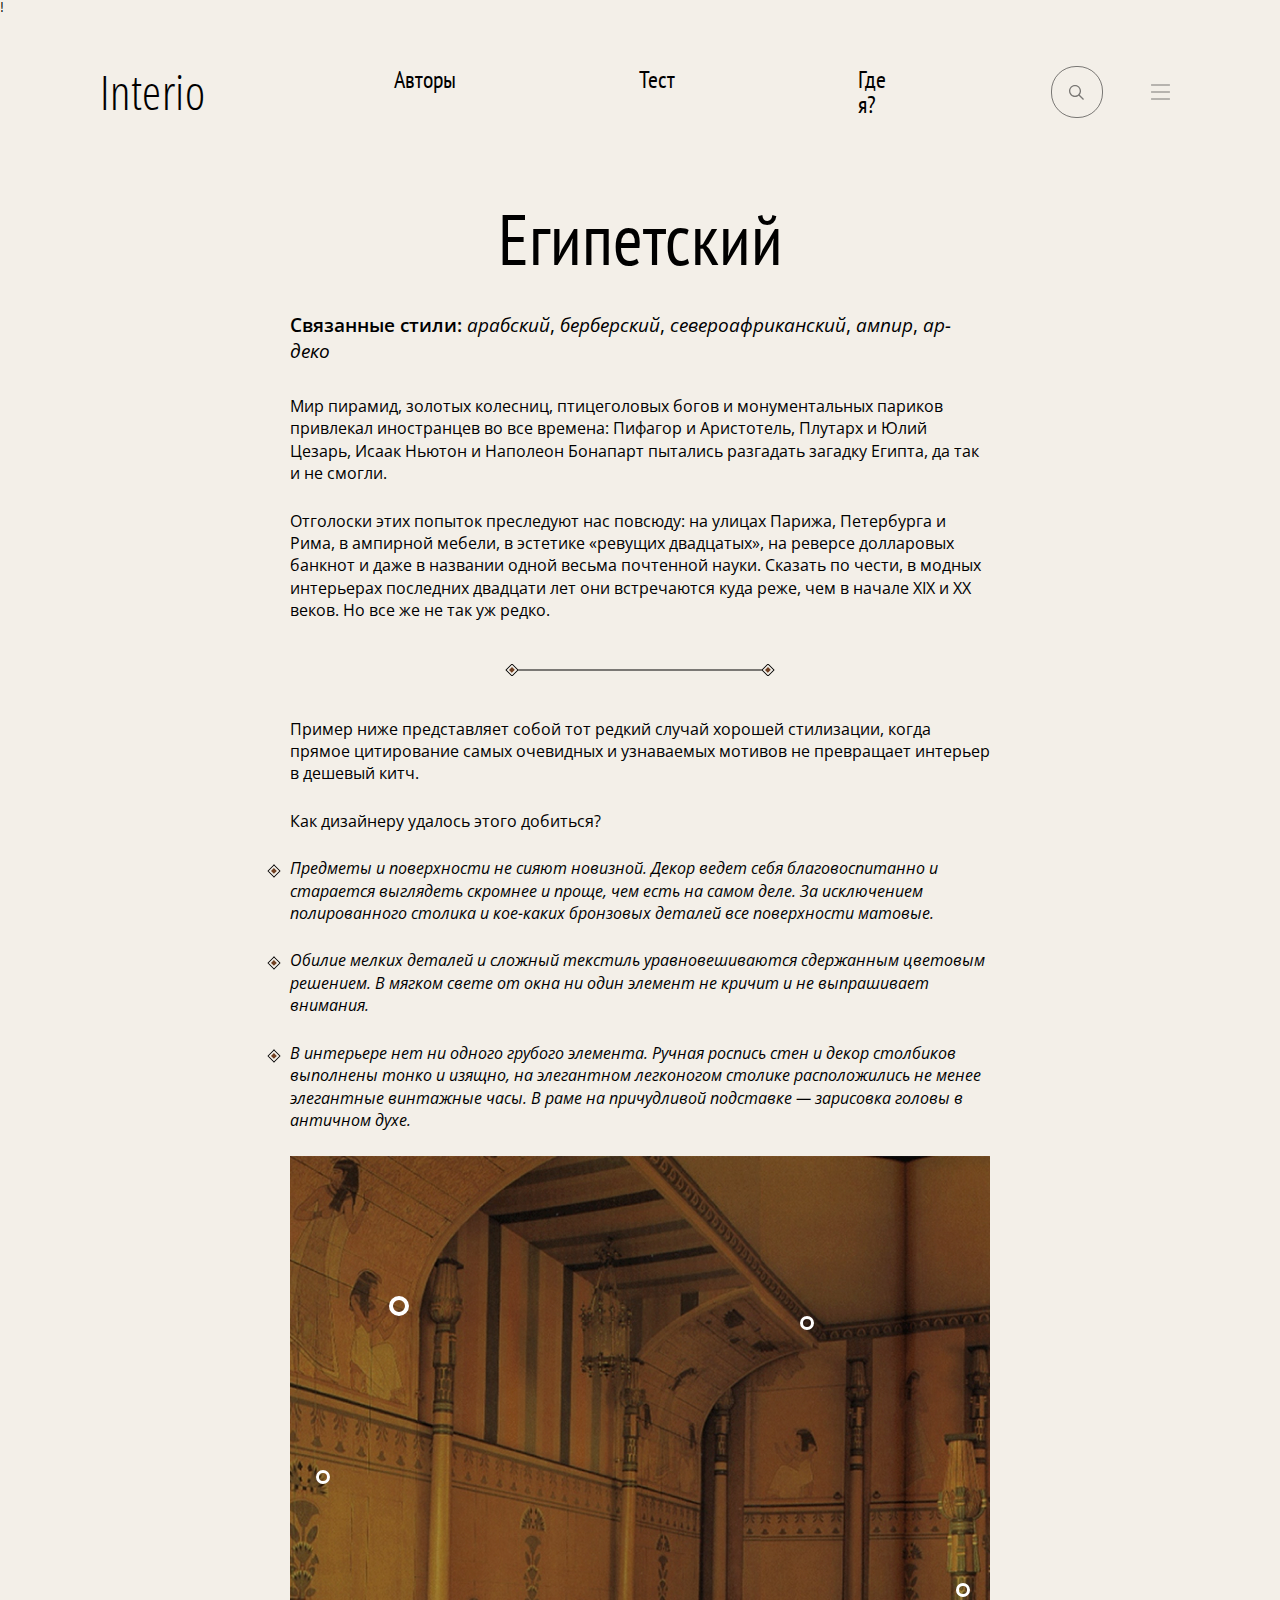
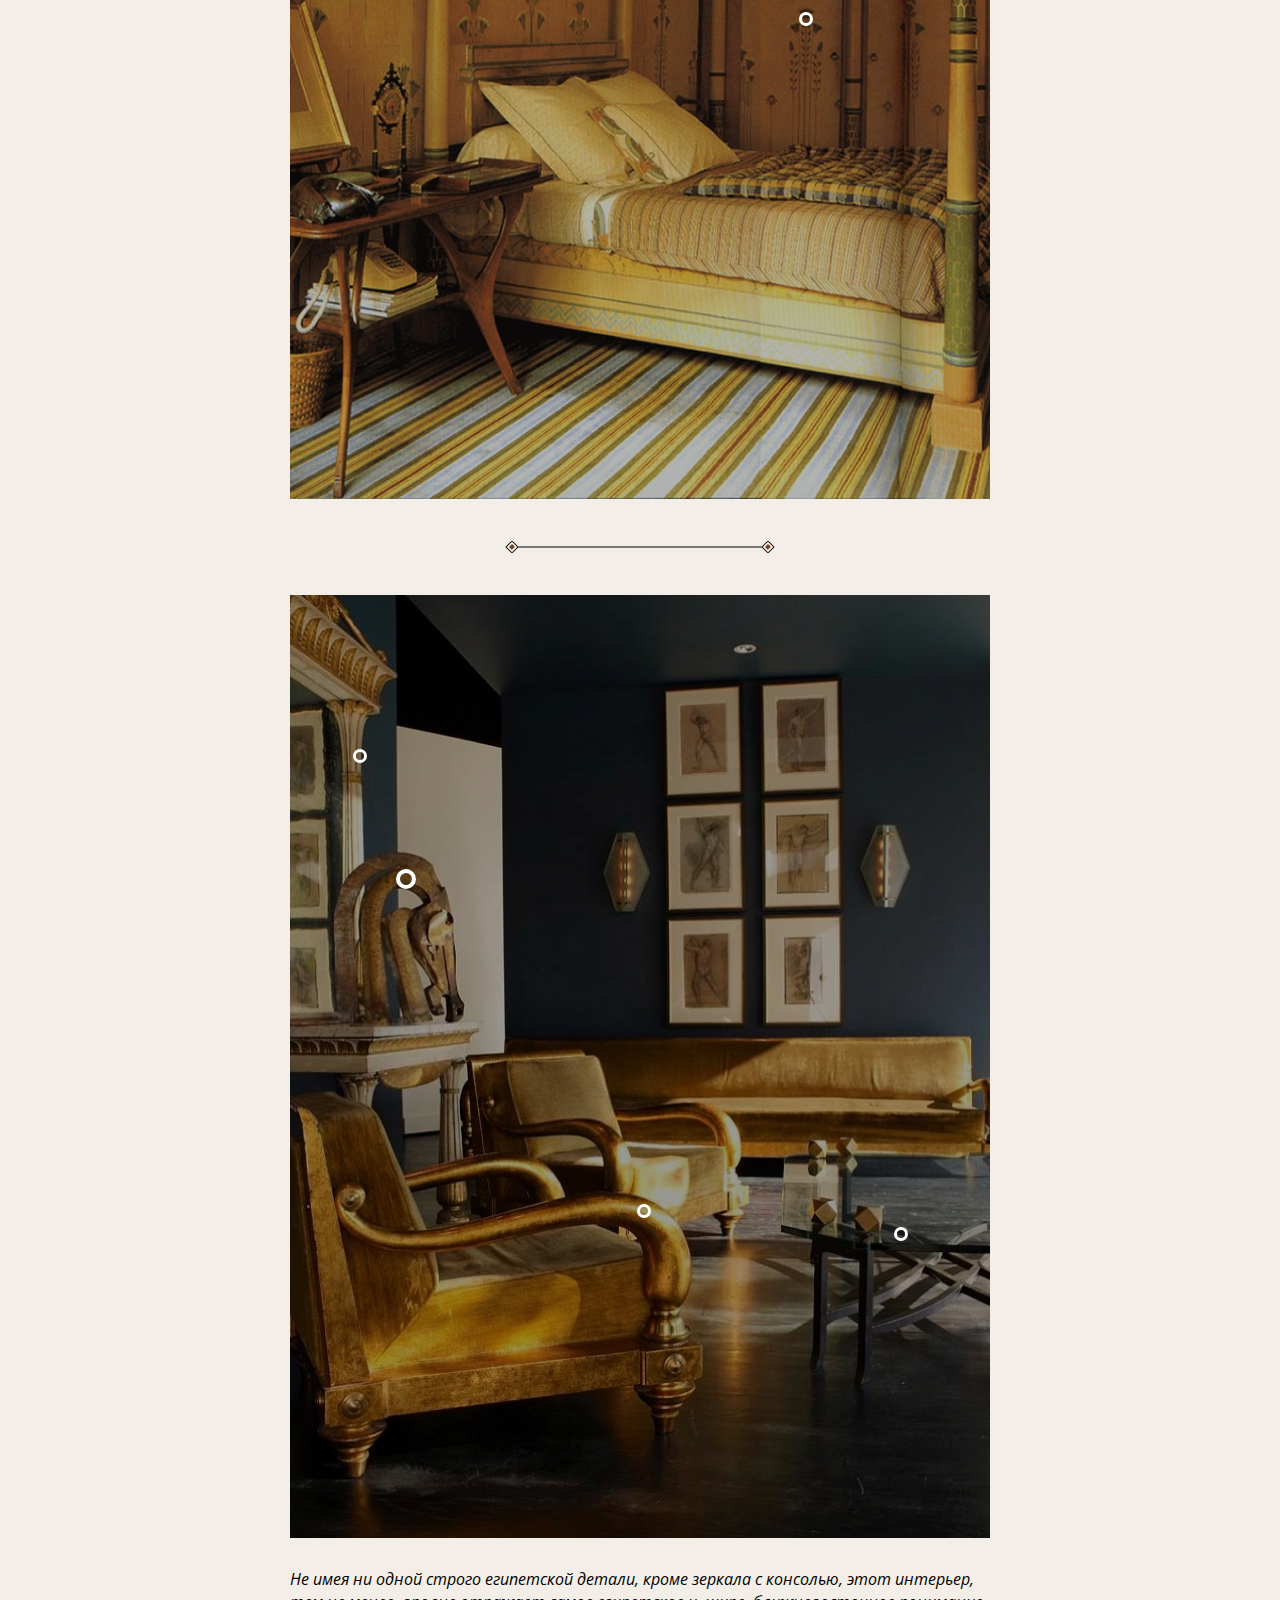
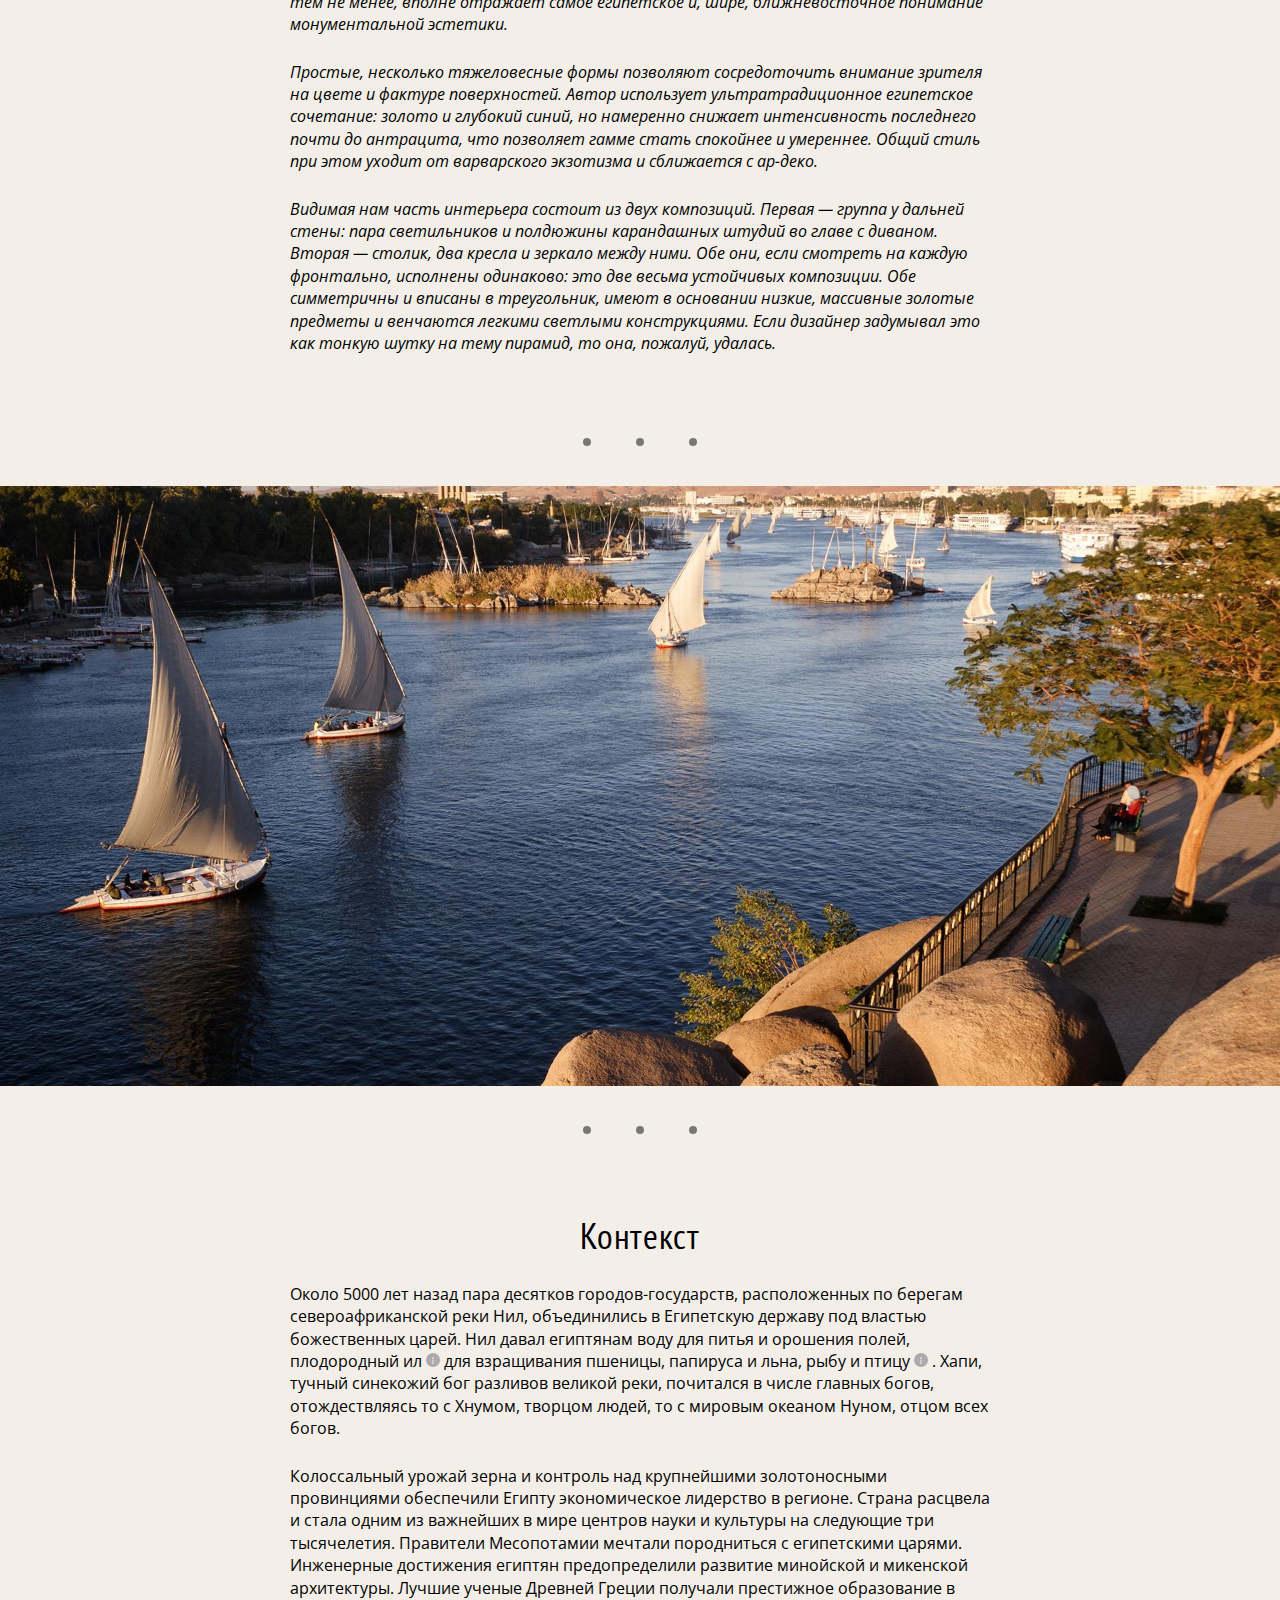
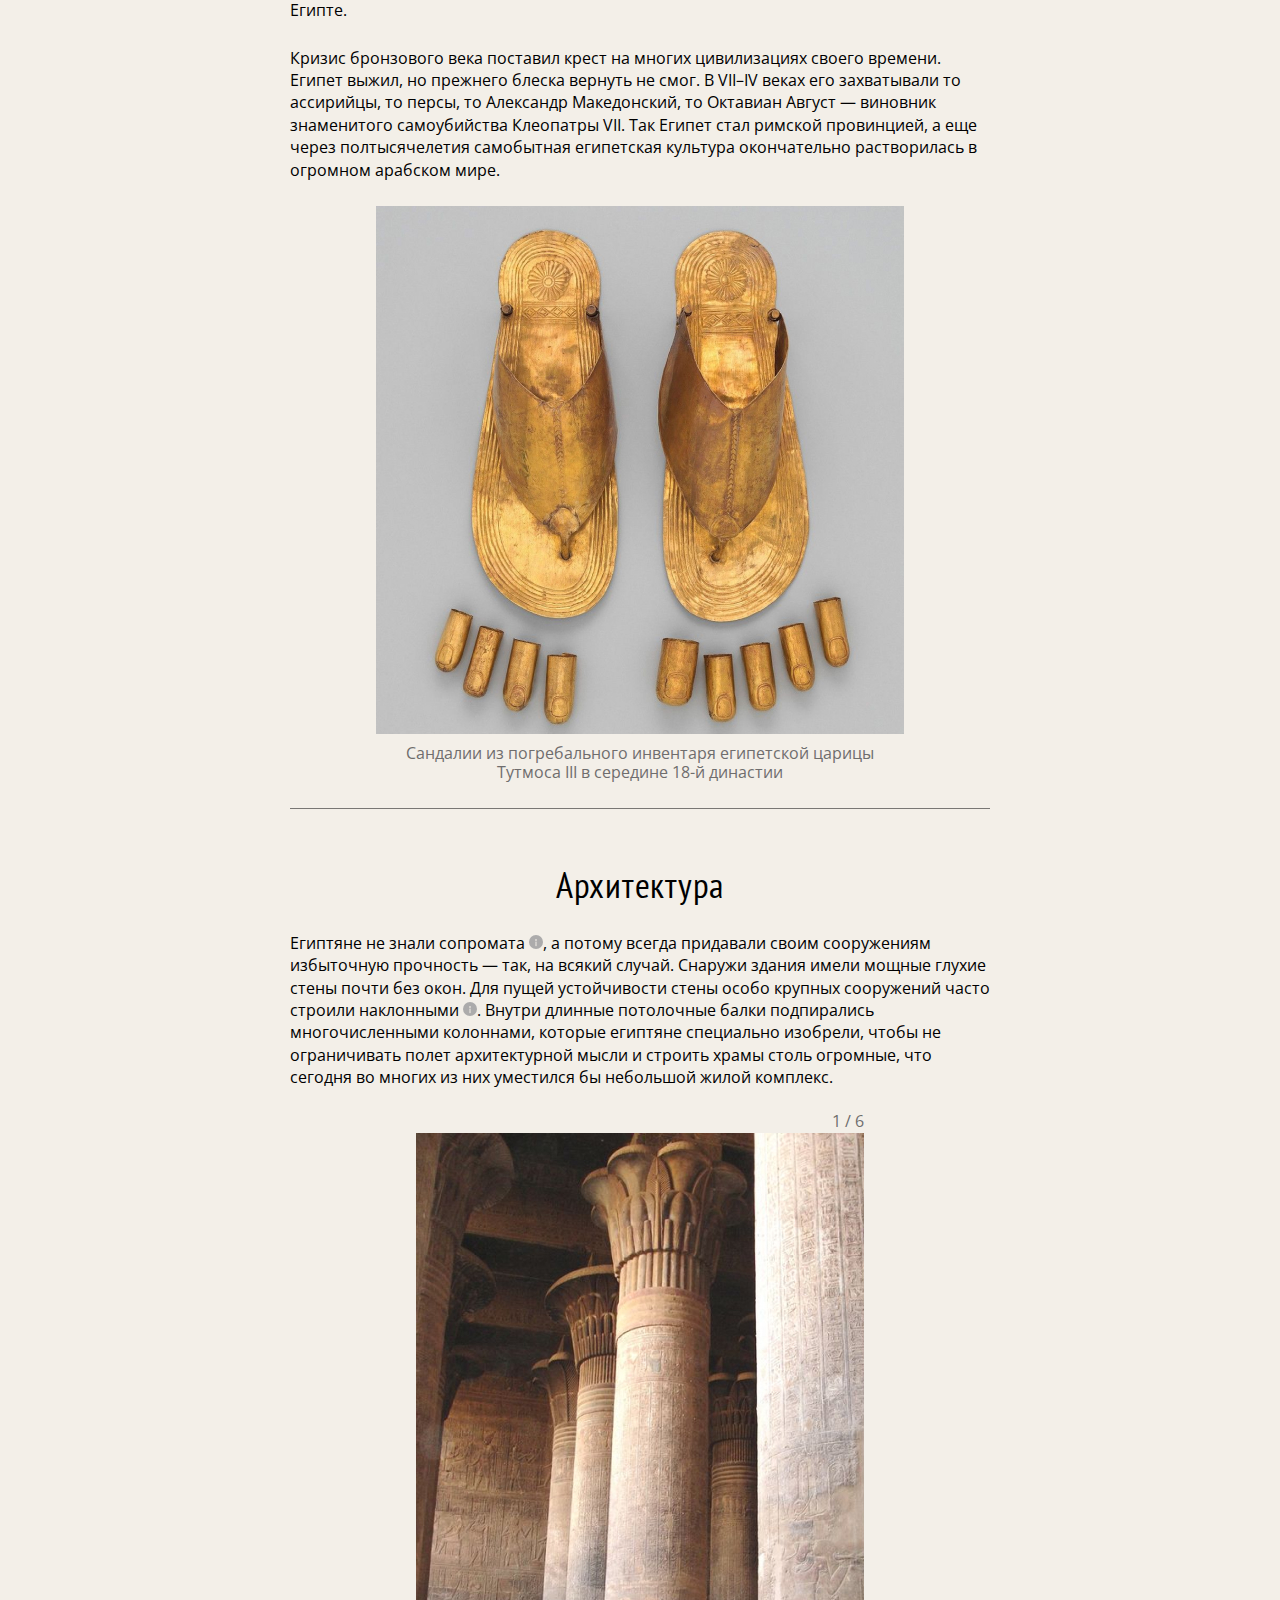
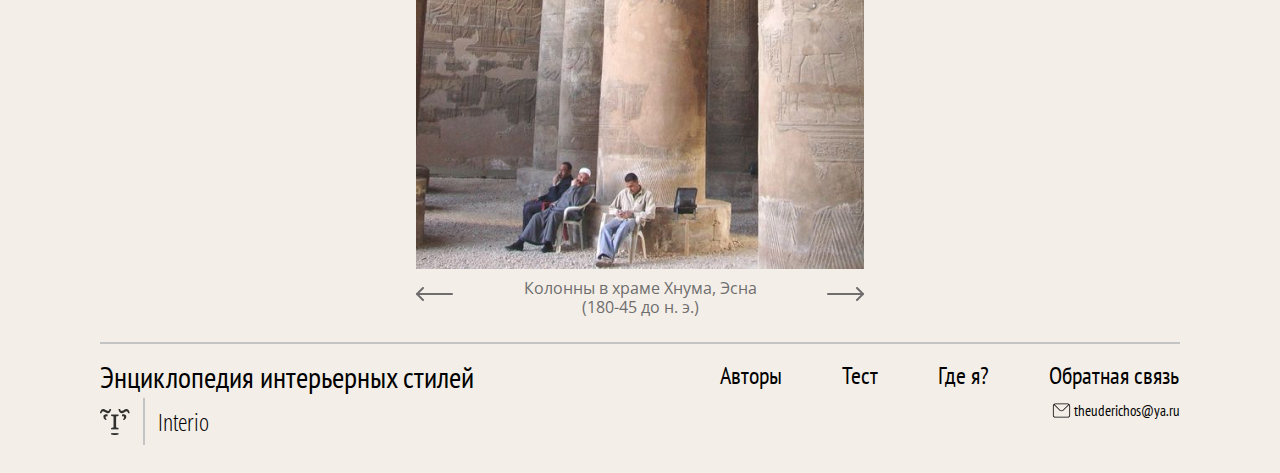
==== posts/egyptian.html @ df8910e9 "egypt page commit 1" ====
!
<!DOCTYPE html>
<html lang="ru">

<head>
    <meta charset="UTF-8">
    <meta http-equiv="X-UA-Compatible" content="IE=edge">
    <meta name="viewport" content="width=device-width, initial-scale=1.0">
    <link rel="preconnect" href="https://fonts.googleapis.com">
    <link rel="preconnect" href="https://fonts.gstatic.com" crossorigin>
    <link
        href="https://fonts.googleapis.com/css2?family=Open+Sans:ital,wdth,wght@0,75,300;0,75,400;0,100,300;0,100,400;1,100,400&family=PT+Sans&family=PT+Sans+Narrow&display=swap"
        rel="stylesheet">
    <link rel="stylesheet" href="../styles/styles.css">
    <title>Interio</title>
</head>

<body>
    <header class="header">

        <div class="container header__container">
            <div class="header__logo">
                <a href="/">Interio</a>
            </div>
            <ul class="header__links">
                <li><a href="#">Авторы</a></li>
                <li><a href="#">Тест</a></li>
                <li><a href="#">Где я?</a></li>
            </ul>
            <div class="header__icons">
                <div class="header__search">
                    <svg class="header__search-icon" width="50" height="50" viewBox="0 0 50 50" fill="none"
                        xmlns="http://www.w3.org/2000/svg">
                        <path fill-rule="evenodd" clip-rule="evenodd"
                            d="M26.773 28.7073C25.7434 29.5331 24.4362 30.027 23.0136 30.027C19.6924 30.027 17 27.3347 17 24.0135C17 20.6923 19.6924 18 23.0136 18C26.3349 18 29.0272 20.6923 29.0272 24.0135C29.0272 25.4362 28.5332 26.7435 27.7073 27.7732L32 32.0658L31.0658 33L26.773 28.7073ZM27.7061 24.0135C27.7061 26.605 25.6052 28.7058 23.0136 28.7058C20.4221 28.7058 18.3212 26.605 18.3212 24.0135C18.3212 21.422 20.4221 19.3211 23.0136 19.3211C25.6052 19.3211 27.7061 21.422 27.7061 24.0135Z"
                            fill="black" fill-opacity="0.5" />
                    </svg>
                    <input class="header__search-input" type="text" placeholder="Поиск...">

                </div>
                <div class="header__menu">
                    <button class="header__menu-icon" type="menu">
                        <svg width="27" height="27" viewBox="0 0 27 27" fill="none" xmlns="http://www.w3.org/2000/svg">
                            <path d="M22.5 6H4.5" stroke="black" stroke-opacity="0.5" stroke-linecap="round" />
                            <path d="M22.5 13H4.5" stroke="black" stroke-opacity="0.5" stroke-linecap="round" />
                            <path d="M22.5 20H4.5" stroke="black" stroke-opacity="0.5" stroke-linecap="round" />
                        </svg>
                    </button>
                    <ul class="header__menu-list menu hidden">
                        <li class="menu__item">
                            <a class="menu__link menu__item-categories">Стили (группы)</a>
                            <ul class="menu__categories-list hidden">
                                <li class="menu__category-item">
                                    <a class="menu__category-link">Античность</a>
                                    <ul class="menu__post-list hidden">
                                        <li class="menu__post-item"><a href="#" class="menu__post-link">Ампир</a></li>
                                        <li class="menu__post-item"><a href="#" class="menu__post-link">Барокко</a></li>
                                        <li class="menu__post-item"><a href="#" class="menu__post-link">Бидермейер</a>
                                        </li>
                                        <li class="menu__post-item"><a href="#" class="menu__post-link">Греческий</a>
                                        </li>
                                        <li class="menu__post-item"><a href="#" class="menu__post-link">Классицизм</a>
                                        </li>
                                        <li class="menu__post-item"><a href="#" class="menu__post-link">Ренесанс</a>
                                        </li>
                                        <li class="menu__post-item"><a href="#" class="menu__post-link">Римский</a></li>
                                        <li class="menu__post-item"><a href="#" class="menu__post-link">Рококо</a></li>
                                    </ul>
                                </li>
                                <li class="menu__category-item"><a class="menu__category-link">Ближний Восток и
                                        Африка</a>
                                    <ul class="menu__post-list hidden">
                                        <li class="menu__post-item"><a href="#" class="menu__post-link">Арабский</a>
                                        </li>
                                        <li class="menu__post-item"><a href="#" class="menu__post-link">Африканский</a>
                                        </li>
                                        <li class="menu__post-item"><a href="posts/egyptian.html"
                                                class="menu__post-link">Египетский</a>
                                        </li>
                                        <li class="menu__post-item"><a href="#" class="menu__post-link">Османский</a>
                                        </li>
                                        <li class="menu__post-item"><a href="#" class="menu__post-link">Персидский</a>
                                        </li>
                                        <li class="menu__post-item"><a href="#" class="menu__post-link">Индийский</a>
                                        </li>
                                    </ul>
                                </li>
                                <li class="menu__category-item"><a class="menu__category-link">Восточная Азия</a>
                                    <ul class="menu__post-list hidden">
                                        <li class="menu__post-item"><a href="#" class="menu__post-link">Бали</a></li>
                                        <li class="menu__post-item"><a href="#" class="menu__post-link">Китайский</a>
                                        </li>
                                        <li class="menu__post-item"><a href="#" class="menu__post-link">Шинуазри</a>
                                        </li>
                                        <li class="menu__post-item"><a href="#" class="menu__post-link">Японский</a>
                                        </li>
                                    </ul>
                                </li>
                                <li class="menu__category-item"><a class="menu__category-link">Модернизм чистых форм</a>
                                    <ul class="menu__post-list hidden">
                                        <li class="menu__post-item"><a href="#" class="menu__post-link">Mid-century
                                                modern</a></li>
                                        <li class="menu__post-item"><a href="#" class="menu__post-link">Био-тек</a>
                                        </li>
                                        <li class="menu__post-item"><a href="#"
                                                class="menu__post-link">Индустриальный</a>
                                        </li>
                                        <li class="menu__post-item"><a href="#"
                                                class="menu__post-link">Конструктивизм</a>
                                        </li>
                                        <li class="menu__post-item"><a href="#" class="menu__post-link">Минимализм</a>
                                        </li>
                                        <li class="menu__post-item"><a href="#"
                                                class="menu__post-link">Неопластицизм</a>
                                        </li>
                                        <li class="menu__post-item"><a href="#"
                                                class="menu__post-link">Функционализм</a></li>
                                        <li class="menu__post-item"><a href="#" class="menu__post-link">Хай-тек</a>
                                        </li>
                                    </ul>
                                </li>
                                <li class="menu__category-item"><a class="menu__category-link">Декоративный
                                        модернизм</a>
                                    <ul class="menu__post-list hidden">
                                        <li class="menu__post-item"><a href="#" class="menu__post-link">Ар-нуво</a></li>
                                        <li class="menu__post-item"><a href="#" class="menu__post-link">Ар-деко</a></li>
                                        <li class="menu__post-item"><a href="#" class="menu__post-link">Кубизм</a>
                                        </li>
                                        <li class="menu__post-item"><a href="#"
                                                class="menu__post-link">Постмодернизм</a>
                                        </li>
                                    </ul>
                                </li>
                                <li class="menu__category-item"><a class="menu__category-link">Европейская этника</a>
                                    <ul class="menu__post-list hidden">
                                        <li class="menu__post-item"><a href="#" class="menu__post-link">Arts and
                                                Crafts</a></li>
                                        <li class="menu__post-item"><a href="#" class="menu__post-link">Византийский</a>
                                        </li>
                                        <li class="menu__post-item"><a href="#" class="menu__post-link">Готический</a>
                                        </li>
                                        <li class="menu__post-item"><a href="#" class="menu__post-link">Романика</a>
                                        </li>
                                        <li class="menu__post-item"><a href="#" class="menu__post-link">Русский</a>
                                        </li>
                                        <li class="menu__post-item"><a href="#" class="menu__post-link">Рустик</a>
                                        </li>
                                    </ul>
                                </li>
                            </ul>
                        </li>
                        <li class="menu__item"><a href="#" class="menu__link">Тест</a></li>
                        <li class="menu__item"><a href="#" class="menu__link">Где я</a></li>
                    </ul>
                </div>
            </div>
        </div>
    </header>

    <article class="article">
        <h1 class="article__heading">Египетский
        </h1>
        <div class="article__linked">
            <span class="article__attention">
                Связанные стили:
            </span>
            <a href="#" class="article__linked-item">арабский</a>,
            <a href="#" class="article__linked-item">берберский</a>,
            <a href="#" class="article__linked-item">североафриканский</a>,
            <a href="#" class="article__linked-item">ампир</a>,
            <a href="#" class="article__linked-item">ар-деко</a>
        </div>
        <p class="article__paragraph">
            Мир пирамид, золотых колесниц, птицеголовых богов и монументальных париков привлекал иностранцев во все
            времена: Пифагор
            и Аристотель, Плутарх и Юлий Цезарь, Исаак Ньютон и Наполеон Бонапарт пытались разгадать загадку Египта,
            да так и не смогли.
        </p>
        <p class="article__paragraph">
            Отголоски этих попыток преследуют нас повсюду: на улицах Парижа, Петербурга
            и Рима, в ампирной мебели, в эстетике «ревущих двадцатых», на реверсе долларовых банкнот и даже в названии
            одной весьма
            почтенной науки. Сказать по чести, в модных интерьерах последних двадцати лет они встречаются куда реже, чем
            в начале
            XIX и XX веков. Но все же не так уж редко.
        </p>
        <div class="article__divider-decorative"></div>
        <p class="article__paragraph">Пример ниже представляет собой тот редкий случай хорошей стилизации, когда прямое
            цитирование самых очевидных и
            узнаваемых мотивов не превращает интерьер в дешевый китч.


        </p>
        <p class="article__paragraph">Как дизайнеру удалось этого добиться?</p>
        <p class="article__paragraph article__paragraph_italic article__paragraph_marker">Предметы и поверхности не
            сияют новизной. Декор ведет себя благовоспитанно
            и старается выглядеть скромнее и проще, чем есть на самом деле. За исключением полированного столика и
            кое-каких
            бронзовых деталей все поверхности матовые.
        </p>
        <p class="article__paragraph article__paragraph_italic article__paragraph_marker">Обилие мелких деталей и
            сложный текстиль уравновешиваются сдержанным цветовым
            решением. В мягком свете от окна ни один
            элемент не кричит
            и не выпрашивает внимания.</p>
        <p class="article__paragraph article__paragraph_italic article__paragraph_marker">В интерьере нет ни одного
            грубого элемента. Ручная роспись стен и декор столбиков
            выполнены тонко и изящно, на
            элегантном легконогом столике расположились
            не менее элегантные винтажные часы. В раме на причудливой подставке — зарисовка головы в античном духе.</p>
        <div class="article__points-container points">
            <img src="../assets/east-and-africa/egypt/pic1.jpg" alt="pic" class="points__image">
            <div class="points__point points__point_big" data-x="99.1" data-y="140"></div>
            <div class="points__info-box points__info-box_left">
                <img class="points__info-image" src="../assets/east-and-africa/egypt/points1.jpg" alt="info image">
                <p class="points__info-text">
                    В руках у сидящей музыкантши изображена так называемая дуговая арфа. Арфа считалась престижным
                    инструментом
                    и, помимо чисто увеселительных мероприятий, использовалась также
                    и в храмовых празднествах.
                </p>
            </div>
            <div class="points__point" data-x="510" data-y="160"></div>
            <div class="points__info-box points__info-box_right">
                <img class="points__info-image" src="../assets/east-and-africa/egypt/points3.jpg" alt="info image">
                <p class="points__info-text">
                    Полуарки ненавязчиво поддерживают архитектурную тему: они напоминают одновременно и египетские
                    карнизы
                    с выкружкой, и полукруглые своды, которые встречаются порой в культовых сооружениях.
                </p>
            </div>
            <div class="points__point" data-x="26" data-y="314"></div>
            <div class="points__info-box points__info-box_left">
                <img class="points__info-image" src="../assets/east-and-africa/egypt/points2.jpg" alt="info image">
                <p class="points__info-text">
                    Нильский лотос, или, точнее, водяная лилия – один из главных символов Египта, распространенный мотив
                    декоративной
                    росписи и ювелирного дела.
                    По представлениям египтян, из лотоса рождается Солнце.

                </p>
            </div>

            <div class="points__point" data-x="509" data-y="456"></div>
            <div class="points__info-box points__info-box_right">
                <img class="points__info-image" src="../assets/east-and-africa/egypt/points5.jpg" alt="info image">
                <p class="points__info-text">
                    Кровать и пол демонстрируют едва ли
                    не полный набор орнаментов Нильской долины: полоска, мелкая клетка, зигзаг, цветы и птицы (в данном
                    случае – коршун,
                    символ богини Нехбет).
                </p>
            </div>

            <div class="points__point" data-x="666" data-y="427"></div>
            <div class="points__info-box points__info-box_right">
                <img class="points__info-image" src="../assets/east-and-africa/egypt/points4.jpg" alt="info image">
                <p class="points__info-text">
                    Навершия столбиков кровати выполнены
                    в виде бутонов лотоса, подобно колоннам египетских храмов, изображавших пальмы, лилии или связки
                    папируса. Сами столбики
                    расписаны орнаментом в виде зеленых перьев с золотой обводкой – одно из классических цветовых
                    сочетаний.
                </p>
            </div>
        </div>
        <div class="article__divider-decorative"></div>
        <div class="article__points-container points">
            <img src="../assets/east-and-africa/egypt/pic2.jpg" alt="pic" class="points__image">
            <div class="points__point points__point" data-x="63" data-y="154"></div>
            <div class="points__info-box points__info-box_left">
                <img class="points__info-image" src="../assets/east-and-africa/egypt/points6.jpg" alt="info image">
                <p class="points__info-text">
                    Зеркало и консоль выполнены в русле египетской архитектурной традиции. Пилястры и ножки
                    заканчиваются пальмовидными
                    капителями, два карниза имеют характерную выкружку и украшены пальмовыми же листьями. Полуэллипс
                    внизу столешницы
                    напоминает крылья коршуна или сокола.
                </p>
            </div>
            <div class="points__point points__point_big" data-x="106" data-y="274"></div>
            <div class="points__info-box points__info-box_left">

                <p class="points__info-text">Архаическая лошадиная голова привносит элемент эклектики и не позволяет
                    интерьеру стать слишком серьезным.
                </p>
            </div>
            <div class="points__point" data-x="347" data-y="609"></div>
            <div class="points__info-box points__info-box_left">
                <img class="points__info-image" src="../assets/east-and-africa/egypt/points7.jpg" alt="info image">
                <p class="points__info-text">
                    Кресла и диван чрезвычайно массивны
                    и отвечают скорее ассиро-вавилонскому, нежели египетскому вкусу. От Египта здесь  плавные скругления
                    подлокотников
                    и  легкий наклон спинок, от Вавилонии – короткие ножки в виде перевернутых конусов.

                </p>
            </div>

            <div class="points__point" data-x="604" data-y="632"></div>
            <div class="points__info-box points__info-box_right">
                <img class="points__info-image" src="../assets/east-and-africa/egypt/points8.jpg" alt="info image">
                <p class="points__info-text">
                    Журнальный стол, судя по всему – вариация на тему марокканских складных столиков
                    с заменой латунного подноса
                    на стеклянную столешницу. Ножки
                    и крестовина выполнены из популярного
                    у египтян черного дерева.
                </p>
            </div>
        </div>
        <p class="article__paragraph article__paragraph_italic">
            Не имея ни одной строго египетской детали, кроме зеркала с консолью, этот интерьер, тем не менее, вполне
            отражает самое
            египетское и, шире, ближневосточное понимание монументальной эстетики.




        </p>
        <p class="article__paragraph article__paragraph_italic">Простые, несколько тяжеловесные формы позволяют
            сосредоточить внимание зрителя на цвете и фактуре поверхностей. Автор
            использует ультратрадиционное египетское сочетание: золото и глубокий синий, но намеренно снижает
            интенсивность
            последнего почти до антрацита, что позволяет гамме стать спокойнее и умереннее. Общий стиль при этом уходит
            от
            варварского экзотизма
            и сближается с ар-деко.</p>
        <p class="article__paragraph article__paragraph_italic">
            Видимая нам часть интерьера состоит из двух композиций. Первая — группа
            у дальней стены: пара светильников и полдюжины карандашных штудий во главе
            с диваном. Вторая — столик, два кресла и зеркало между ними. Обе они,
            если смотреть на каждую фронтально, исполнены одинаково: это две весьма устойчивых композиции. Обе
            симметричны и вписаны
            в треугольник, имеют в основании низкие, массивные золотые предметы и венчаются легкими светлыми
            конструкциями. Если
            дизайнер задумывал это как тонкую шутку на тему пирамид,
            то она, пожалуй, удалась.
        </p>
        <div class="article__full-image-container">
            <div class="article__dots article__dots_before">
                <div class="article__dot"></div>
                <div class="article__dot"></div>
                <div class="article__dot"></div>
            </div>
            <img src="../assets/east-and-africa/egypt/full-image-1.jpg" alt="full-image-1" class="article__full-image">
            <div class="article__dots article__dots_after">
                <div class="article__dot"></div>
                <div class="article__dot"></div>
                <div class="article__dot"></div>
            </div>
        </div>
        <h2 class="article__subheading">Контекст</h2>
        <div class="article__paragraph">Около 5000 лет назад пара десятков городов-государств, расположенных по берегам
            североафриканской реки Нил, объединились
            в Египетскую державу под властью божественных царей. Нил давал египтянам воду для питья и орошения полей,
            плодородный ил
            <div class="article__popup">
                <div class="article__popup-text">египтяне и страну свою звали «Черной землей», противопоставляя ее
                    «Красной земле» — пустыне</div>
            </div>
            для взращивания пшеницы, папируса и льна, рыбу и птицу
            <div class="article__popup">
                <div class="article__popup-text">Довольно предсказуемым образом растения встречаются в декоративном
                    искусстве Египта чаще всего; птицы — в первой пятерке
                    мотивов.</div>
            </div>
            . Хапи, тучный синекожий бог разливов великой реки,
            почитался в
            числе главных богов, отождествляясь то с Хнумом, творцом людей, то с мировым океаном Нуном, отцом всех
            богов.



        </div>
        <p class="article__paragraph">Колоссальный урожай зерна и контроль над крупнейшими золотоносными провинциями
            обеспечили Египту экономическое лидерство
            в регионе. Страна расцвела и стала одним из важнейших в мире центров науки и культуры на следующие три
            тысячелетия.
            Правители Месопотамии мечтали породниться с египетскими царями. Инженерные достижения египтян предопределили
            развитие
            минойской и микенской архитектуры. Лучшие ученые Древней Греции получали престижное образование
            в Египте.</p>
        <p class="article__paragraph">Кризис бронзового века поставил крест на многих цивилизациях своего времени.
            Египет выжил, но прежнего блеска вернуть не
            смог. В VII–IV веках его захватывали
            то ассирийцы, то персы, то Александр Македонский, то Октавиан Август — виновник знаменитого самоубийства
            Клеопатры VII.
            Так Египет стал римской провинцией,
            а еще через полтысячелетия самобытная египетская культура окончательно растворилась в огромном арабском
            мире.</p>
        <figure class="article__small-image-box">
            <img src="../assets/east-and-africa/egypt/small-image-1.jpg" alt="small-image-1"
                class="article__small-image">
            <figcaption class="article__small-image-caption">
                Сандалии из погребального инвентаря египетской царицы Тутмоса III в середине 18-й династии
            </figcaption>
        </figure>
        <h2 class="article__subheading">Архитектура</h2>
        <div class="article__paragraph">
            Египтяне не знали сопромата <div class="article__popup">
                <div class="article__popup-text">
                    сопротивление материалов — раздел механики, который учит нас, как делать конструкции прочными и
                    надежными
                </div>
            </div>, а потому всегда придавали своим
            сооружениям избыточную прочность — так, на всякий случай.
            Снаружи здания имели мощные глухие стены почти без окон. Для пущей устойчивости стены особо крупных
            сооружений часто
            строили наклонными
            <div class="article__popup">
                <div class="article__popup-text">пирамиды и обелиски — тоже частный случай такой методы</div>
            </div>. Внутри длинные потолочные балки подпирались
            многочисленными колоннами, которые египтяне специально
            изобрели, чтобы
            не ограничивать полет архитектурной мысли и строить храмы столь огромные,
            что сегодня во многих из них уместился бы небольшой жилой комплекс.

        </div>
        <div class="article__gallery gallery">
            <div class="gallery__counter">
                <span class="gallery__current-index">1</span>
                /
                <span class="gallery__total">6</span>
            </div>
            <div class="gallery__image-box">
                <figure class="gallery__slide gallery__slide_active">
                    <img src="../assets/east-and-africa/egypt/gallery-1-image-1.jpg" alt="image" class="gallery__image">
                    <figcaption class="gallery__caption">
                        Колонны в храме Хнума, Эсна (180-45 до н. э.)
                    </figcaption>
                </figure>
                <figure class="gallery__slide">
                    <img src="../assets/east-and-africa/egypt/gallery-1-image-2.jpg" alt="image" class="gallery__image">
                    <figcaption class="gallery__caption">
                        Заупокойный храм Хатшепсут
                        в Дейр-эль-Бахри
                    </figcaption>
                </figure>
                <figure class="gallery__slide">
                    <img src="../assets/east-and-africa/egypt/gallery-1-image-3.jpg" alt="image" class="gallery__image">
                    <figcaption class="gallery__caption">
                        Луксорский храм
                    </figcaption>
                </figure>
                <figure class="gallery__slide">
                    <img src="../assets/east-and-africa/egypt/gallery-1-image-4.jpg" alt="image" class="gallery__image">
                    <figcaption class="gallery__caption">
                        Луксорский храм
                    </figcaption>
                </figure>
                <figure class="gallery__slide">
                    <img src="../assets/east-and-africa/egypt/gallery-1-image-5.jpg" alt="image" class="gallery__image">
                    <figcaption class="gallery__caption">
                        Храм Эсне берег Хнума
                    </figcaption>
                </figure>
                <figure class="gallery__slide">
                    <img src="../assets/east-and-africa/egypt/gallery-1-image-6.jpg" alt="image" class="gallery__image">
                    <figcaption class="gallery__caption">
                        Храм Эсне берег Хнума
                    </figcaption>
                </figure>
            </div>
            <button type="button" class="gallery__arrow-left">
                <svg width="37" height="14" viewBox="0 0 37 14" fill="none" xmlns="http://www.w3.org/2000/svg">
                    <path d="M36 7L1 7L7 1" stroke="#6F6D6D" stroke-width="2" stroke-linecap="round"
                        stroke-linejoin="round" />
                    <path d="M1 7L7 13" stroke="#6F6D6D" stroke-width="2" stroke-linecap="round" />
                </svg>
            </button>
            <button type="button" class="gallery__arrow-right">
                <svg width="37" height="14" viewBox="0 0 37 14" fill="none" xmlns="http://www.w3.org/2000/svg">
                    <path d="M1 7L36 7L30 0.999985" stroke="#6F6D6D" stroke-width="2" stroke-linecap="round"
                        stroke-linejoin="round" />
                    <path d="M36 7L30 13" stroke="#6F6D6D" stroke-width="2" stroke-linecap="round" />
                </svg>
            </button>
        </div>
    </article>

    <footer class="footer">
        <div class="footer__container">
            <div class="footer__left">
                <div class="footer__title">
                    Энциклопедия интерьерных стилей
                </div>
                <div class="footer__logo">
                    <img src="../assets/footer-logo.png" alt="Будка Теодориха">
                    <div class="footer__logo-split"></div>
                    <div class="footer__logo-text">Interio</div>
                </div>

            </div>

            <div class="footer__right">
                <ul class="footer__links">
                    <li class="footer__links-item"><a href="#" class="footer__link">Авторы</a></li>
                    <li class="footer__links-item"><a href="#" class="footer__link">Тест</a></li>
                    <li class="footer__links-item"><a href="#" class="footer__link">Где я?</a></li>
                    <li class="footer__links-item footer__feedback">
                        <span class="footer__feedback-text">Обратная связь</span>
                        <a href="mailto:theuderichos@ya.ru" class="footer__link-feedback">

                            <svg width="25" height="25" viewBox="0 0 25 25" fill="none"
                                xmlns="http://www.w3.org/2000/svg">
                                <path fill-rule="evenodd" clip-rule="evenodd"
                                    d="M6.25 6.25H18.75C18.983 6.25 19.2041 6.301 19.4027 6.39246L13.8927 11.9024C13.1299 12.6651 11.8933 12.6651 11.1305 11.9024L5.61322 6.38522C5.8077 6.29832 6.02321 6.25 6.25 6.25ZM4.99914 6.876C4.80344 7.13697 4.6875 7.4612 4.6875 7.8125V17.1875C4.6875 18.0504 5.38706 18.75 6.25 18.75H18.75C19.6129 18.75 20.3125 18.0504 20.3125 17.1875V7.8125C20.3125 7.46715 20.2005 7.14796 20.0107 6.88931L14.4451 12.4548C13.3773 13.5227 11.646 13.5227 10.5781 12.4548L4.99914 6.876ZM3.90625 7.8125C3.90625 6.51808 4.95558 5.46875 6.25 5.46875H18.75C20.0444 5.46875 21.0938 6.51808 21.0938 7.8125V17.1875C21.0938 18.4819 20.0444 19.5312 18.75 19.5312H6.25C4.95558 19.5312 3.90625 18.4819 3.90625 17.1875V7.8125Z"
                                    fill="black" />
                            </svg>
                            theuderichos@ya.ru
                        </a>
                    </li>
                </ul>
            </div>
        </div>
    </footer>


    <script src="../scripts/header.js"></script>
    <script src="../scripts/points.js"></script>
    <script src="../scripts/gallery.js"></script>
</body>

</html>
---- styles/styles.css ----
/* http://meyerweb.com/eric/tools/css/reset/
v2.0 | 20110126
License: none (public domain)
*/
html, body, div, span, applet, object, iframe,
h1, h2, h3, h4, h5, h6, p, blockquote, pre,
a, abbr, acronym, address, big, cite, code,
del, dfn, em, img, ins, kbd, q, s, samp,
small, strike, strong, sub, sup, tt, var,
b, u, i, center,
dl, dt, dd, ol, ul, li,
fieldset, form, label, legend,
table, caption, tbody, tfoot, thead, tr, th, td,
article, aside, canvas, details, embed,
figure, figcaption, footer, header, hgroup,
menu, nav, output, ruby, section, summary,
time, mark, audio, video {
  margin: 0;
  padding: 0;
  border: 0;
  font-size: 100%;
  font: inherit;
  vertical-align: baseline;
}

/* HTML5 display-role reset for older browsers */
article, aside, details, figcaption, figure,
footer, header, hgroup, menu, nav, section {
  display: block;
}

body {
  line-height: 1;
}

ol, ul {
  list-style: none;
}

blockquote, q {
  quotes: none;
}

blockquote:before, blockquote:after,
q:before, q:after {
  content: "";
  content: none;
}

table {
  border-collapse: collapse;
  border-spacing: 0;
}

ul,
ol {
  list-style-type: none;
  list-style-position: inside;
}

a {
  text-decoration: none;
  color: black;
}

button {
  cursor: pointer;
}

.header {
  padding: 52px 100px 89px;
}

.header__container {
  display: flex;
  justify-content: space-between;
  align-items: center;
}

.header__logo {
  font-weight: 300;
  font-size: 48px;
  line-height: 90%;
  font-family: "Open Sans", sans-serif;
  font-stretch: condensed;
  letter-spacing: 0.01em;
}

.header__links {
  color: #000;
  font-size: 24px;
  line-height: 25px;
  display: flex;
  gap: 183px;
}

.header__links a {
  color: #000;
}

.header__icons {
  display: flex;
  align-items: center;
  gap: 38px;
  justify-content: flex-end;
}

.header__menu {
  position: relative;
}

.header__menu-list {
  position: absolute;
  top: calc(100% + 20px);
  right: 0;
  background: #f3efe8;
  width: 316px;
  z-index: 999;
  font-size: 16px;
  line-height: 130%;
  border: 1px solid #6F6D6D;
  border-radius: 6px 0px 6px 6px;
}

.menu__item {
  border-bottom: 0.5px solid #C4C4C4;
  cursor: pointer;
}

.menu__link {
  display: block;
  padding: 15px 20px;
}

.menu__item-categories {
  display: flex;
  justify-content: space-between;
}

.menu__item-categories::after {
  content: url("../assets/open-close-icon.svg");
  transition: transform 0.7s;
  transform-origin: 50% 60%;
}

.menu__item-categories_opened::after {
  transform: scaleY(-1);
}

.menu__category-item {
  border-top: 0.5px solid #C4C4C4;
}

.menu__category-link {
  display: block;
  padding: 10px 20px;
}

.menu__category-link::before {
  display: inline-block;
  content: url("../assets/open-close-icon.svg");
  transition: transform 0.7s;
  margin-right: 5px;
  transform-origin: 50% 60%;
}

.menu__category-link_opened::before {
  transform: scaleY(-1);
}

.menu__post-list {
  border-top: 0.5px solid #C4C4C4;
  padding-bottom: 6px;
  padding-top: 6px;
}

.menu__post-item {
  padding: 3px 37px;
}

.header__menu-icon {
  border: none;
  background-color: transparent;
}

.header__search {
  width: 50px;
  height: 50px;
  display: flex;
  align-items: center;
  border-radius: 25px;
  border: 1px solid rgba(0, 0, 0, 0.5);
  cursor: pointer;
  overflow: hidden;
  transition: width 0.5s;
}

.header__search_open {
  width: 362px;
}

.header__container > div {
  width: 33.3333333333%;
}

.header__search-icon {
  flex-shrink: 0;
}

.header__search-input {
  border: none;
  background-color: transparent;
  font-family: "PT Sans";
  font-size: 14px;
  line-height: 18px;
  flex-grow: 1;
  margin-right: 25px;
}

.header__search-input:focus {
  outline: none;
}

.main {
  padding-bottom: 107px;
}

.main__heading {
  text-align: center;
  font-size: 72px;
  line-height: 65px;
  font-weight: 400;
  padding-bottom: 33px;
}

.main__sort {
  font-size: 34px;
  line-height: 80%;
  display: flex;
  justify-content: center;
  gap: 71px;
  padding-bottom: 36px;
}

.main__sort-link:hover {
  border-bottom: 1px solid black;
}

.main__content-list {
  display: flex;
  flex-wrap: wrap;
  flex-direction: column;
  height: 325px;
  font-family: Open Sans;
  font-size: 22px;
  line-height: 90%;
  gap: 11px;
  margin-bottom: 68px;
  align-content: stretch;
  list-style-type: disc;
}

.main__list-item {
  width: 20%;
  font-size: 22px;
  line-height: 90%;
}

.main__list-link {
  display: inline-block;
  transform: translateX(-15px);
}

.main__list-item_last {
  margin-bottom: 28px;
}

.main__list-container {
  padding: 56px 240px 0;
}

.main__list-expand {
  font-family: "Open Sans";
  font-style: italic;
  font-weight: 400;
  font-size: 22px;
  line-height: 150%;
  color: rgba(0, 0, 0, 0.8);
  margin-bottom: 172px;
}

.main__list-expand-decor {
  cursor: pointer;
  -webkit-text-decoration: underline 0.5px;
          text-decoration: underline 0.5px;
}

.main__content-list-expantion {
  position: relative;
  padding-bottom: 285px;
}

.arrow-up {
  position: absolute;
  right: -150px;
  bottom: 84px;
}

.main__content-groups {
  overflow-x: auto;
  overflow-y: hidden;
  position: relative;
  margin-bottom: 156px;
  background-image: url("../assets/group-bg.png");
  background-repeat: no-repeat;
  padding-top: 56px;
}

.main__categories {
  display: flex;
  gap: 28px;
  justify-content: center;
}

.category-image-container, .post-image-container {
  width: 250px;
  height: 438px;
  overflow: hidden;
  margin-bottom: 16px;
}

.category-image {
  display: block;
  width: 100%;
}

.category-choice-item {
  cursor: pointer;
}

.category-title {
  font-size: 23px;
  line-height: 20px;
}

.main__posts-container {
  display: flex;
  gap: 28px;
  overflow: hidden;
}

.main__breadcrumbs {
  font-family: "PT Sans Narrow";
  font-size: 24px;
  margin-bottom: 40px;
  padding-left: 139px;
}

.post-item_first {
  margin-left: 140px;
}

.post-item_last {
  margin-right: 122px;
}

.arrow-right,
.arrow-left {
  position: absolute;
  top: 50%;
  transform: translateY(-50%);
  cursor: pointer;
  padding: 20px;
  z-index: 999;
}

.arrow-right {
  right: 80px;
}

.arrow-left {
  left: 80px;
}

.footer {
  padding: 0 100px;
}

.footer::before {
  display: block;
  content: "";
  border: 1px solid #c4c4c4;
  margin-bottom: 19px;
}

.footer__container {
  display: flex;
  justify-content: space-between;
}

.footer__logo {
  display: flex;
  align-items: center;
  gap: 13px;
  margin-bottom: 29px;
  height: 45px;
}

.footer__logo-split {
  border: 1px solid #C4C4C4;
  height: 100%;
}

.footer__links-item {
  font-size: 24px;
  line-height: 25px;
  font-weight: 400;
}

.footer__middle {
  font-weight: normal;
  font-size: 36px;
  line-height: 60px;
  text-align: center;
}

.footer__links {
  display: flex;
  justify-content: space-between;
  gap: 60px;
}

.footer__title {
  font-size: 30px;
  line-height: 90%;
  margin-bottom: 9.38px;
}

.footer__logo-text {
  font-family: "Open Sans";
  font-size: 24px;
  line-height: 90%;
  font-weight: 300;
  font-stretch: condensed;
}

.footer__feedback {
  display: flex;
  flex-direction: column;
}

.footer__feedback-text {
  margin-bottom: 10px;
}

.footer__link-feedback {
  font-size: 15px;
  line-height: 90%;
  display: flex;
  align-items: center;
}

.where-body {
  background-image: url(../assets/whereami-bg.png);
  background-repeat: no-repeat;
  background-position: 0 118px;
}

.where-main__heading {
  width: 750px;
  font-family: "Open Sans";
  font-weight: 400;
  font-size: 48px;
  font-stretch: condensed;
  line-height: 100%;
  text-align: center;
  margin-inline: auto;
  margin-bottom: 67px;
}

.where-main {
  padding-bottom: 281px;
}

.where-main__container {
  display: flex;
  gap: 98px;
  justify-content: center;
}

.where-main__columns {
  width: 605px;
}

.where-main__qa-post {
  margin-bottom: 46px;
  min-height: 167px;
}

.where-main__qa-title {
  font-family: "PT Sans Narrow";
  font-weight: 400;
  font-size: 36px;
  line-height: 90%;
  text-align: center;
  margin-bottom: 10px;
}

.where-main__qa-answer {
  font-family: "Open Sans";
  font-weight: 400;
  font-size: 18px;
  line-height: 140%;
}

.where-main__qa-note {
  font-family: "Open Sans";
  font-style: italic;
  font-size: 16px;
  line-height: 150%;
  margin-top: 14px;
}

.where-main__qa-note-image {
  vertical-align: middle;
}

.article__heading {
  font-family: "PT Sans Narrow";
  font-weight: 400;
  font-size: 72px;
  line-height: 90%;
  text-align: center;
  margin-bottom: 40px;
}

.article__subheading {
  font-family: "PT Sans Narrow";
  font-weight: 400;
  font-size: 36px;
  line-height: 90%;
  text-align: center;
  letter-spacing: 0.02em;
  margin-bottom: 30px;
}

.article__linked {
  width: 700px;
  margin-inline: auto;
  font-family: "Open Sans";
  font-size: 19px;
  line-height: 140%;
  margin-bottom: 30px;
}

.article__attention {
  font-weight: 600;
}

.article__linked-item {
  font-style: italic;
}

.article__paragraph {
  width: 700px;
  margin-inline: auto;
  margin-bottom: 25px;
  font-family: "Open Sans";
  font-size: 16px;
  line-height: 140%;
  position: relative;
}

.article__paragraph_italic {
  font-style: italic;
}

.article__paragraph_marker::before {
  content: url("../assets/point.svg");
  position: absolute;
  left: -23px;
  top: 7px;
}

.article__full-image {
  display: block;
  width: 100%;
}

.article__small-image {
  margin-bottom: 10px;
}

.article__small-image-box {
  width: 700px;
  text-align: center;
  border-bottom: 0.5px solid rgba(0, 0, 0, 0.5);
  margin-inline: auto;
  font-family: "Open Sans";
  font-size: 16px;
  line-height: 120%;
  color: #6F6D6D;
  text-align: center;
  margin-bottom: 60px;
}

.article__small-image-caption {
  width: 528px;
  text-align: center;
  margin-inline: auto;
  margin-bottom: 26px;
}

.article__divider-decorative {
  height: 12px;
  background-image: url("../assets/separator.png");
  background-repeat: no-repeat;
  background-position: center;
  margin-block: 42px;
}

.article__dots {
  display: flex;
  justify-content: center;
  gap: 45px;
}
.article__dots_before {
  margin-top: 84px;
  margin-bottom: 40px;
}
.article__dots_after {
  margin-top: 40px;
  margin-bottom: 86px;
}

.article__dot {
  width: 8px;
  height: 8px;
  border-radius: 50%;
  background-color: rgba(0, 0, 0, 0.5);
}

.article__popup {
  display: inline-block;
  width: 14px;
  height: 14px;
  background-image: url(../assets/popup.svg);
  background-repeat: no-repeat;
  background-position: center;
  position: relative;
}
.article__popup:hover .article__popup-text {
  display: block;
}

.article__popup-text {
  width: 450px;
  position: absolute;
  bottom: 100%;
  left: 100%;
  background-color: #f3efe8;
  padding: 22px 24px;
  border: 1px solid #6F6D6D;
  border-radius: 10px 10px 10px 0px;
  display: none;
}

.points {
  width: 700px;
  margin-inline: auto;
  position: relative;
  margin-bottom: 30px;
}

.points__image {
  width: 100%;
  display: block;
}

.points__point {
  cursor: pointer;
  box-sizing: border-box;
  position: absolute;
  border-radius: 50%;
  border: 3px solid #fff;
  width: 14px;
  height: 14px;
}
.points__point_big {
  border: 4px solid #fff;
  width: 20px;
  height: 20px;
}
.points__point:hover + .points__info-box {
  opacity: 1;
}

.points__info-box {
  position: absolute;
  width: 300px;
  opacity: 0;
  transition: opacity 0.4s;
}
.points__info-box_left {
  left: -415px;
}
.points__info-box_right {
  right: -415px;
}

.points__info-image {
  display: block;
  width: 100%;
  margin-bottom: 20px;
}

.points__info-text {
  font-style: italic;
  font-family: "Open Sans";
  font-size: 14px;
  line-height: 20px;
}

.gallery {
  width: 700px;
  margin-inline: auto;
  text-align: center;
  margin-bottom: 28px;
  position: relative;
}

.gallery__counter {
  width: 448px;
  margin-inline: auto;
  text-align: right;
  margin-bottom: 5px;
  font-family: "Open Sans";
  font-size: 16px;
  line-height: 90%;
  color: #6E6D6D;
}

.gallery__arrow-right, .gallery__arrow-left {
  background-color: transparent;
  border: none;
  position: absolute;
  bottom: 12px;
}

.gallery__arrow-left {
  left: 120px;
}

.gallery__arrow-right {
  right: 120px;
}

.gallery__slide {
  display: none;
}
.gallery__slide_active {
  display: block;
}

.gallery__image {
  height: 736px;
  margin-bottom: 10px;
}

.gallery__caption {
  font-family: "Open Sans";
  font-size: 16px;
  line-height: 120%;
  color: #6F6D6D;
  width: 251px;
  margin-inline: auto;
  height: 35px;
}

html {
  font-size: 14px;
}

body {
  font-family: "PT Sans Narrow", sans-serif;
  background-color: #f3efe8;
}

.index-body {
  background-image: url("../assets/bg.png");
  background-position: 291px -52px;
  background-repeat: no-repeat;
}

.hidden {
  display: none;
}

.button {
  border: none;
  background-color: transparent;
}/*# sourceMappingURL=styles.css.map */
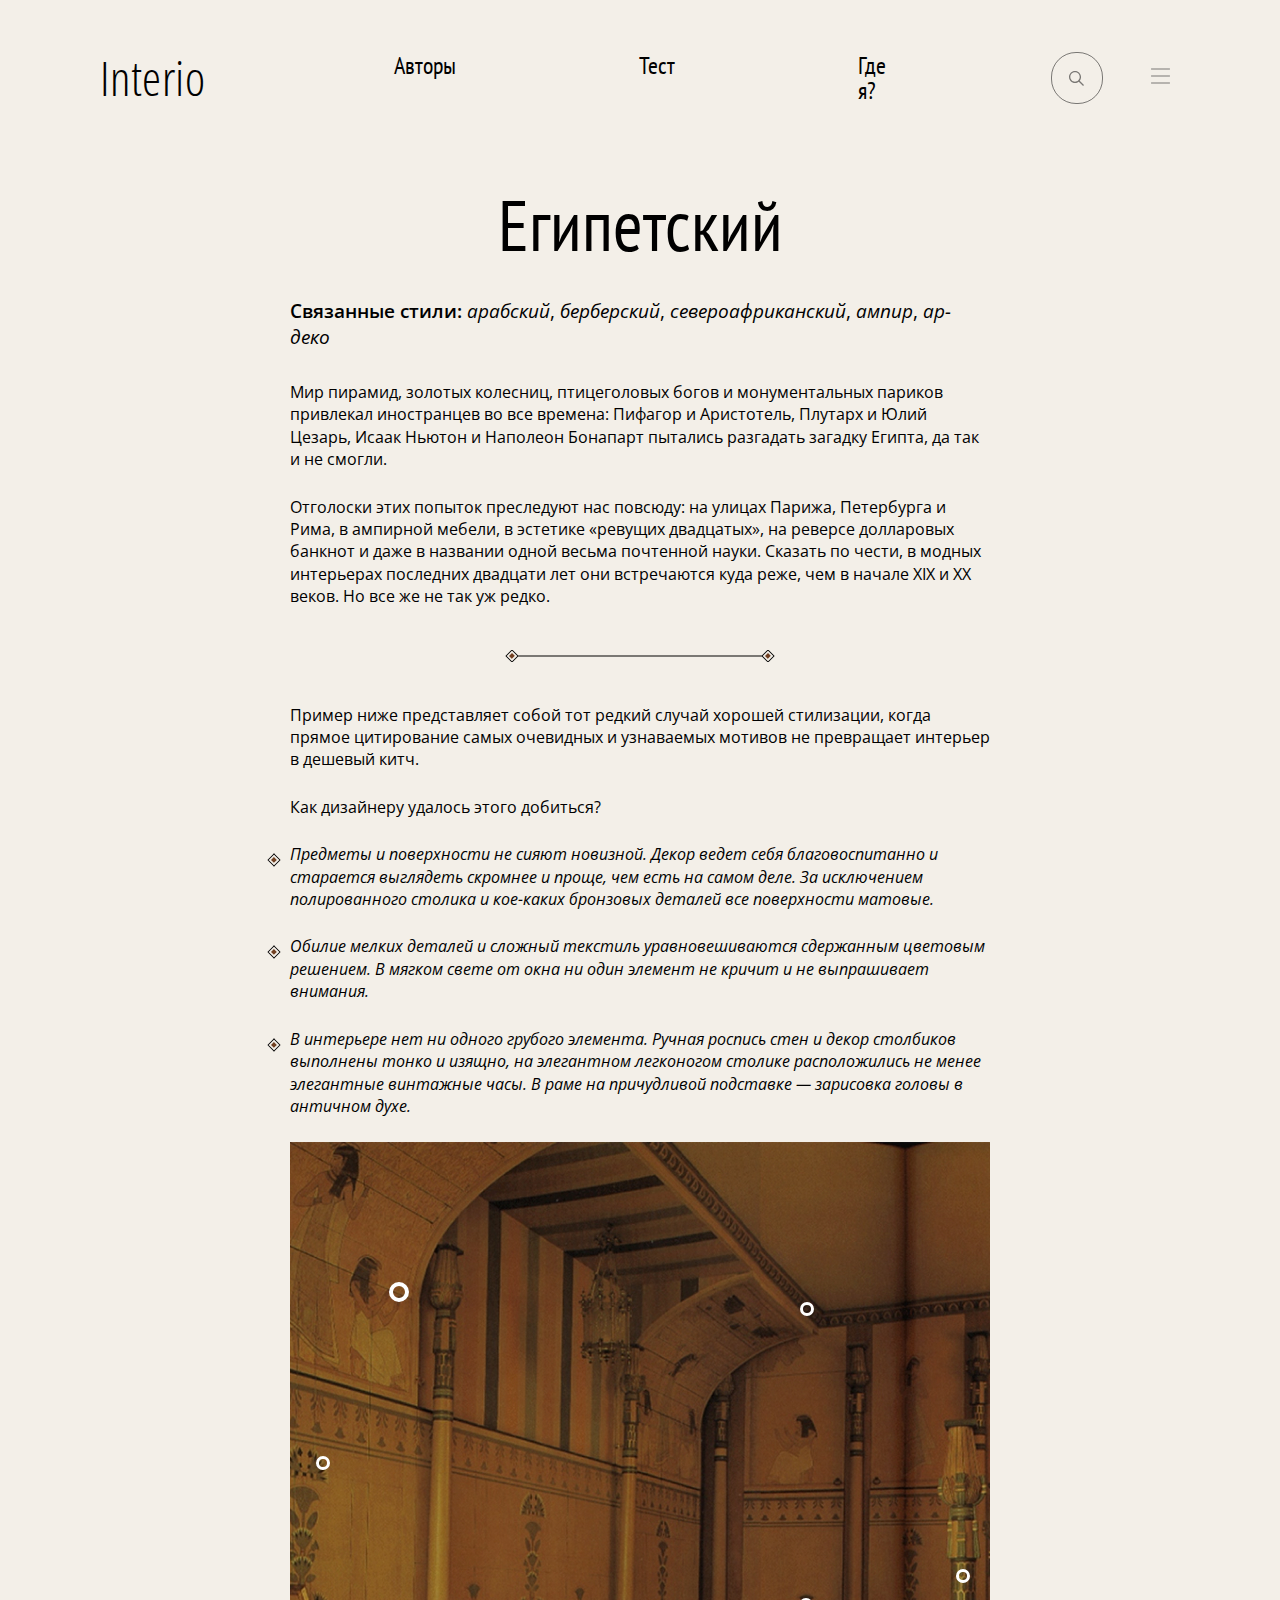
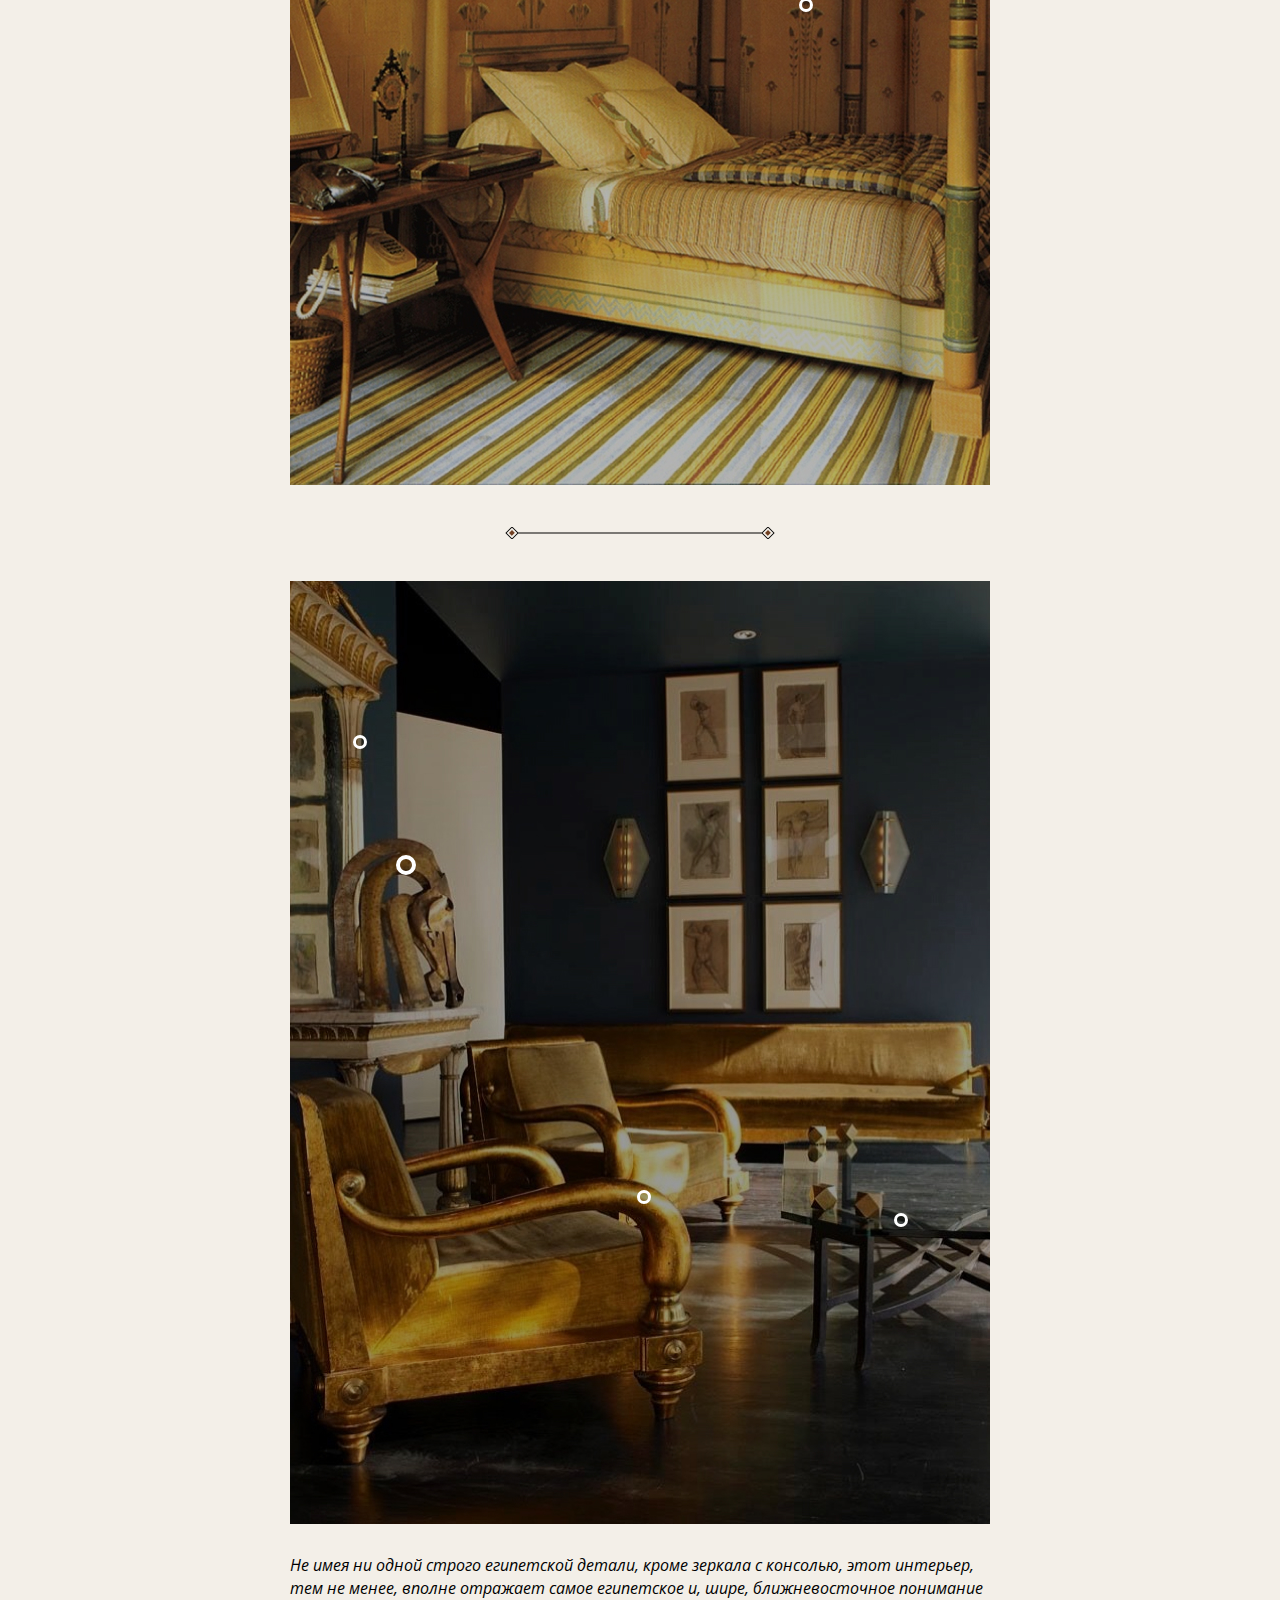
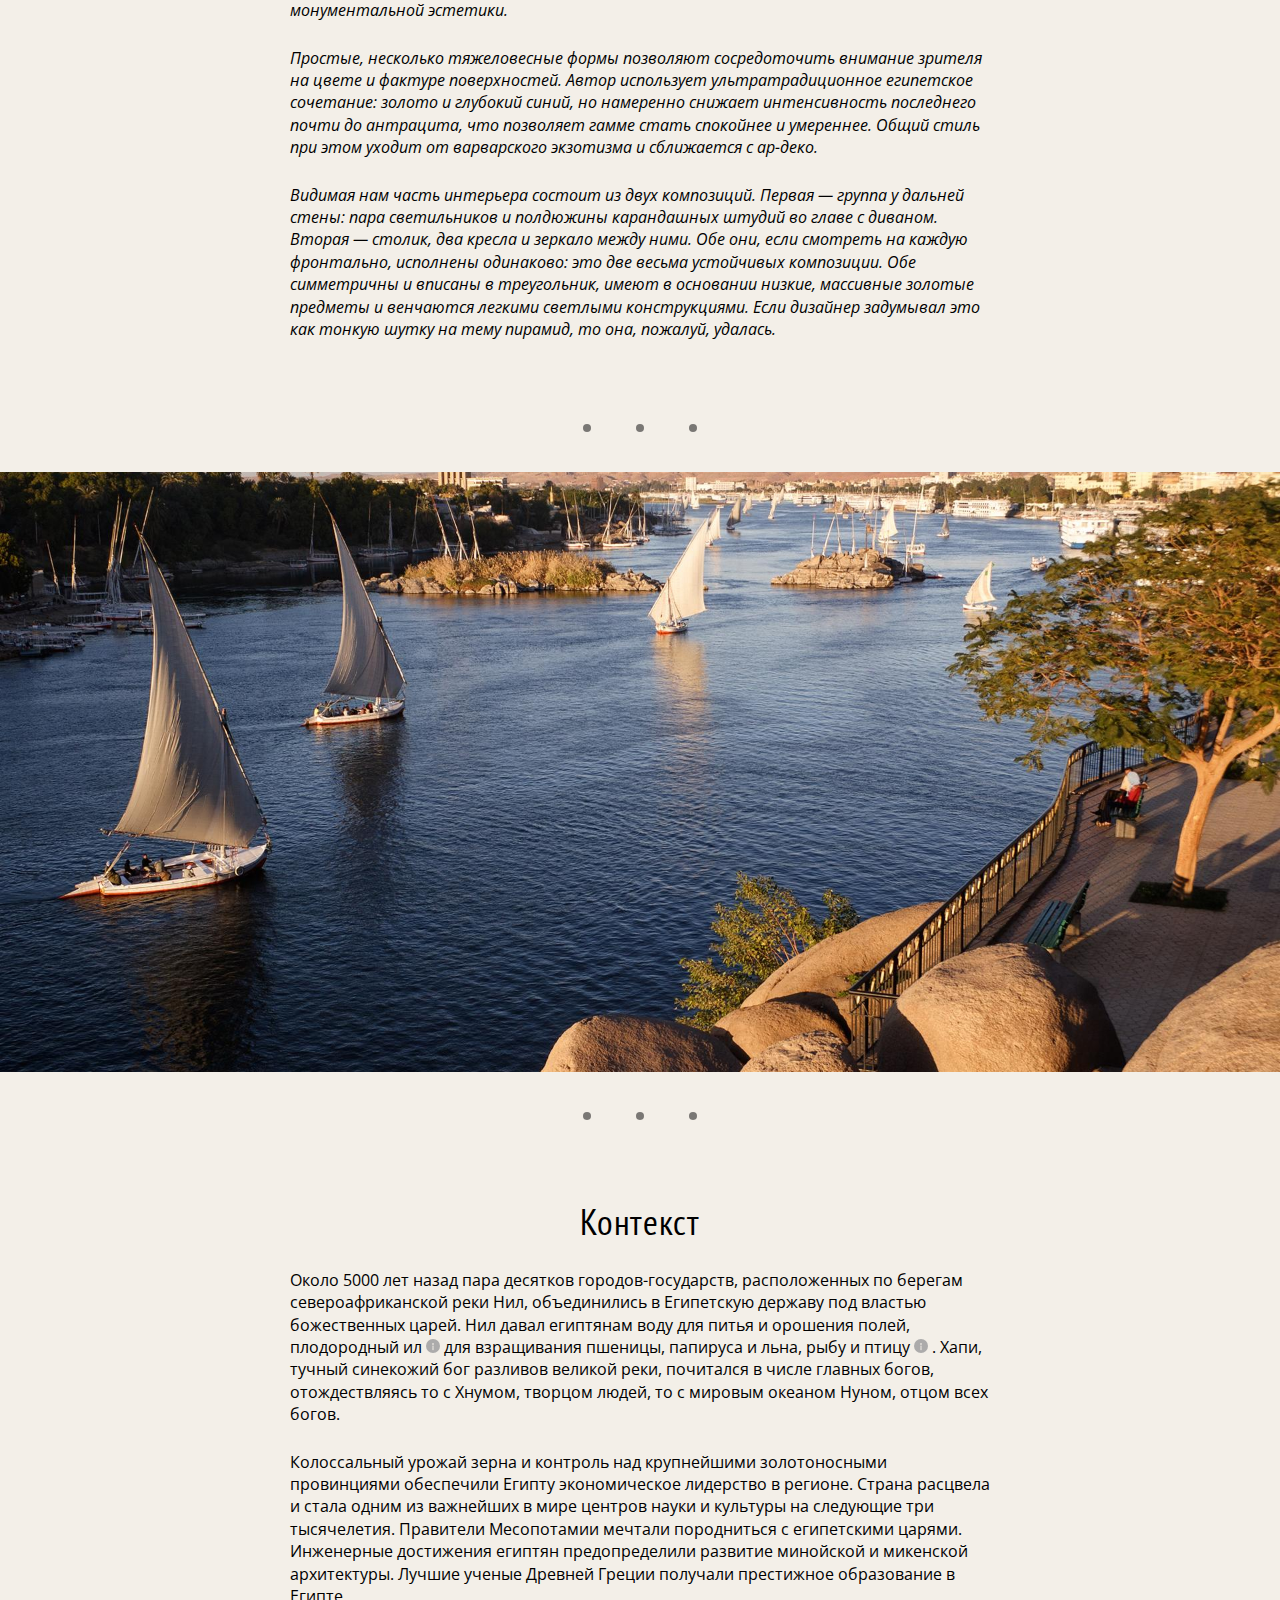
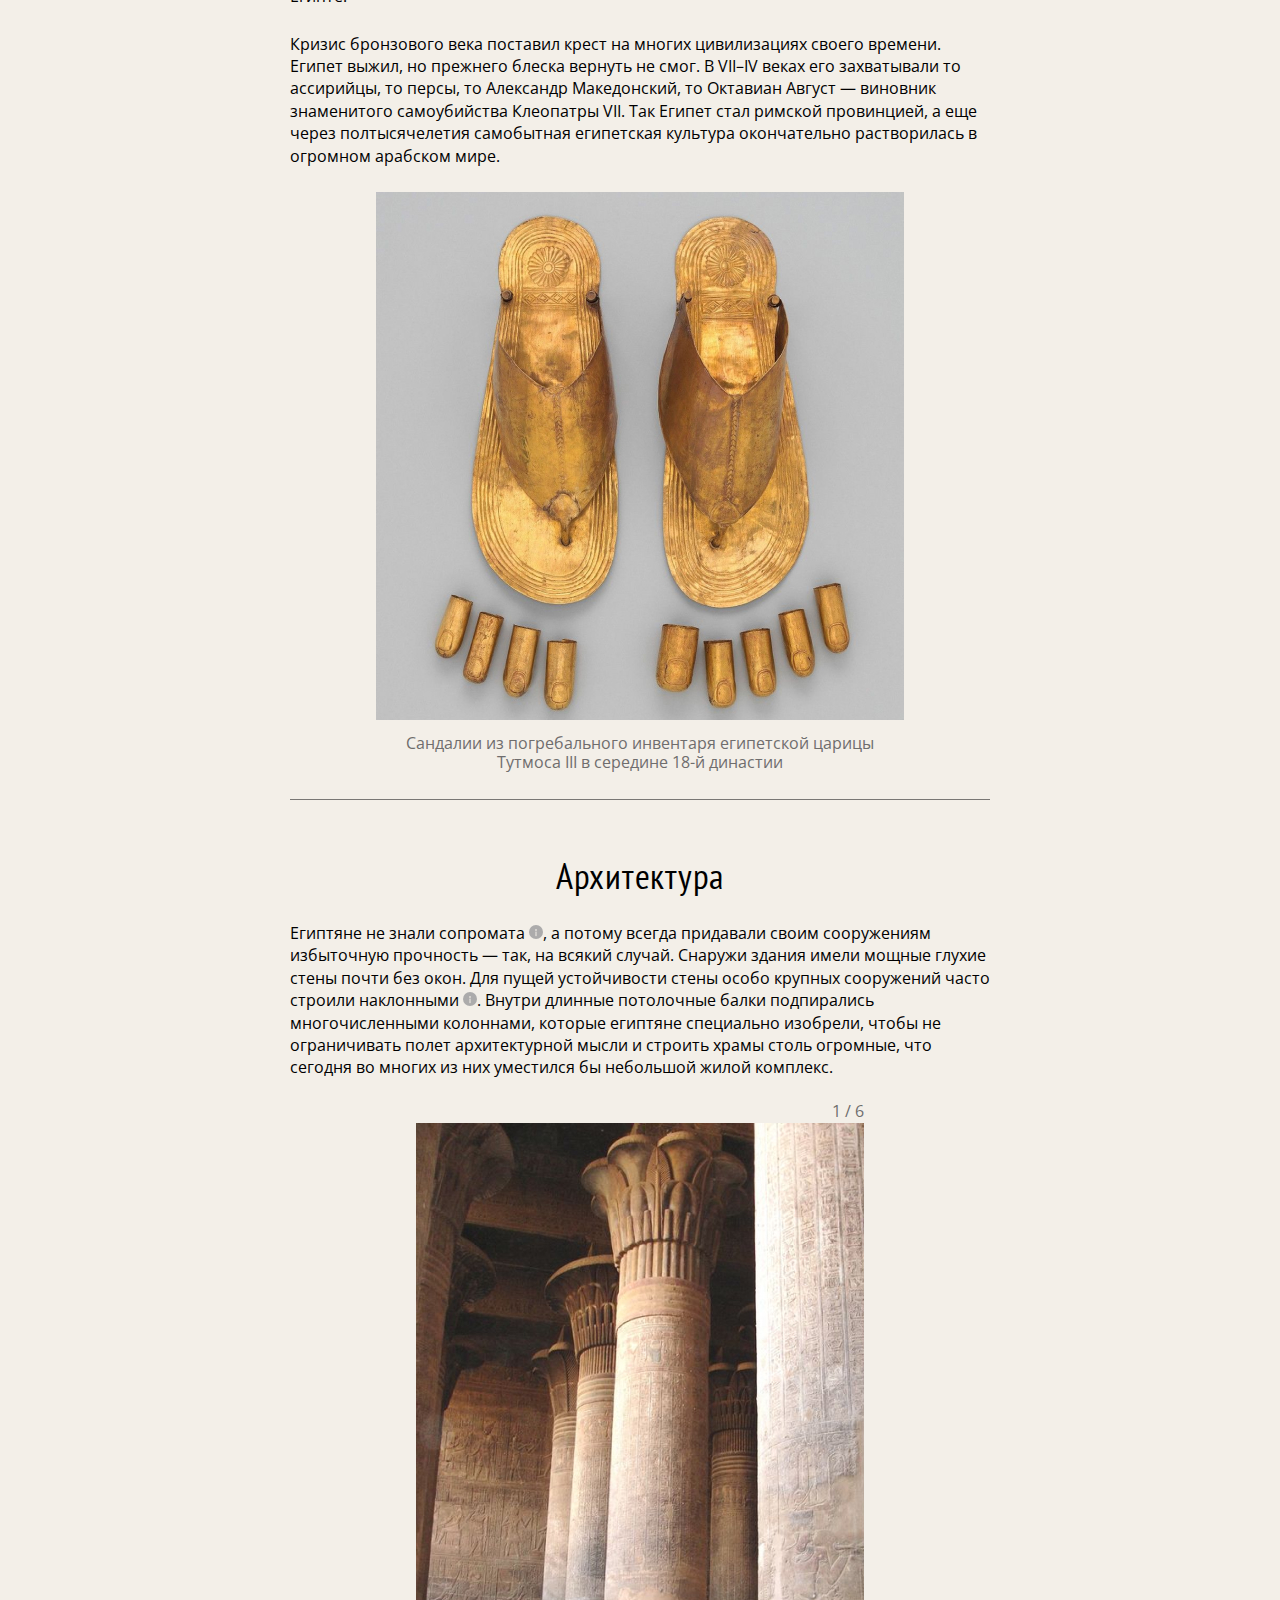
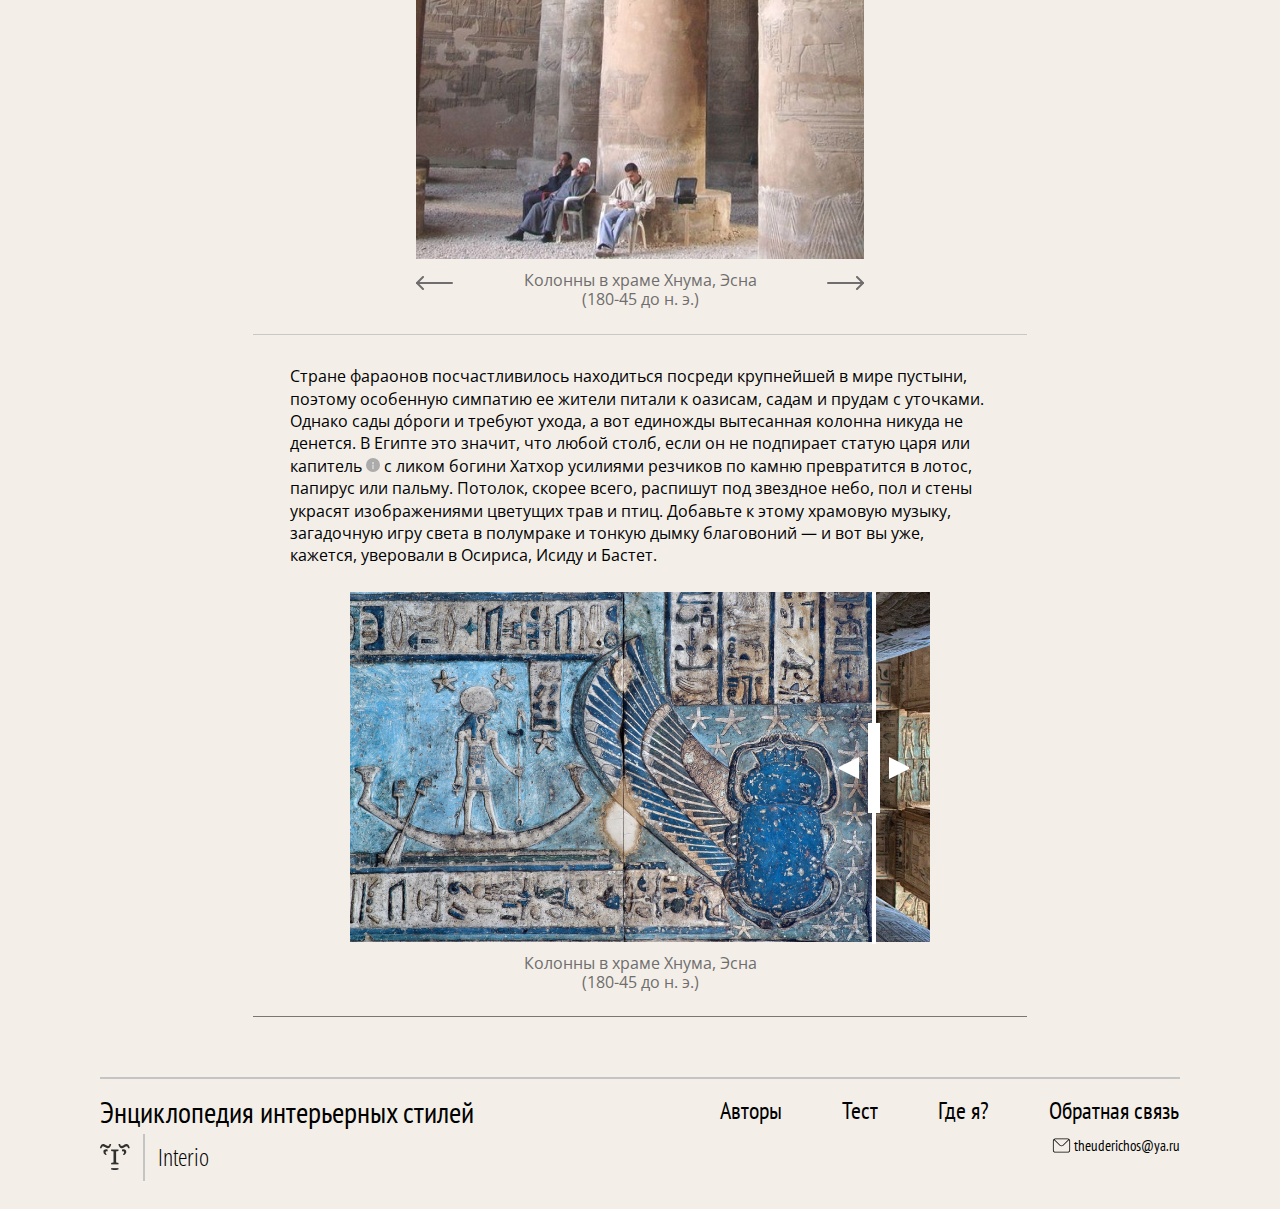
==== commit 23db6b9f: "slider added" ====
--- a/posts/egyptian.html
+++ b/posts/egyptian.html
@@ -1,4 +1,3 @@
-!
 <!DOCTYPE html>
 <html lang="ru">
 
@@ -477,6 +476,46 @@
                 </svg>
             </button>
         </div>
+        <hr class="article__divider">
+        <div class="article__paragraph">
+            Стране фараонов посчастливилось находиться посреди крупнейшей в мире пустыни, поэтому особенную симпатию ее
+            жители
+            питали к оазисам, садам и прудам с уточками. Однако сады до́роги и требуют ухода, а вот единожды вытесанная
+            колонна
+            никуда не денется. В Египте это значит, что любой столб, если он не подпирает статую царя или капитель
+            <div class="article__popup">
+                <div class="article__popup-text">верхняя декоративная деталь колонны, букв. «голова»</div>
+            </div>
+            с
+            ликом богини <span class="underline">Хатхор</span>
+            усилиями резчиков по камню превратится в лотос, папирус или пальму. Потолок, скорее всего, распишут под
+            звездное небо,
+            пол и стены украсят изображениями цветущих трав и птиц. Добавьте к этому храмовую музыку, загадочную игру
+            света в
+            полумраке и тонкую дымку благовоний — и вот вы уже, кажется, уверовали в <span
+                class="underline">Осириса</span>, <span class="underline">Исиду</span> и <span
+                class="underline">Бастет</span>.
+        </div>
+        <div class="article__image-slider slider">
+            <div class="slider__container">
+                <div class="slider__front">
+                    <img src="../assets/east-and-africa/egypt/slider-left-1.jpg" alt="slider-left"
+                        class="slider__front-image">
+                </div>
+                <div class="slider__divider">
+                    <button type="button" class="slider__btn slider__btn-left"></button>
+                    <button type="button" class="slider__btn slider__btn-drag"></button>
+                    <button type="button" class="slider__btn slider__btn-right"></button>
+                </div>
+                <div class="slider__back">
+                    <img src="../assets/east-and-africa/egypt/slider-right-1.jpg" alt="slider-right"
+                        class="slider__back-image">
+                </div>
+            </div>
+            <div class="slider__caption">
+                Колонны в храме Хнума, Эсна (180-45 до н. э.)
+            </div>
+        </div>
     </article>
 
     <footer class="footer">
@@ -520,6 +559,7 @@
     <script src="../scripts/header.js"></script>
     <script src="../scripts/points.js"></script>
     <script src="../scripts/gallery.js"></script>
+    <script src="../scripts/image-slider.js"></script>
 </body>
 
 </html>--- a/styles/styles.css
+++ b/styles/styles.css
@@ -611,6 +611,13 @@
   margin-bottom: 26px;
 }
 
+.article__divider {
+  width: 774px;
+  border: none;
+  border-bottom: 0.5px solid rgba(160, 160, 160, 0.5);
+  margin-bottom: 30px;
+}
+
 .article__divider-decorative {
   height: 12px;
   background-image: url("../assets/separator.png");
@@ -777,6 +784,80 @@
   height: 35px;
 }
 
+.slider__container {
+  width: 580px;
+  margin-inline: auto;
+  display: flex;
+  position: relative;
+  margin-bottom: 10px;
+}
+
+.slider {
+  width: 774px;
+  margin-inline: auto;
+  border-bottom: 0.5px solid rgba(0, 0, 0, 0.5);
+  padding-bottom: 24px;
+  margin-bottom: 60px;
+}
+.slider__front {
+  flex-shrink: 0;
+  width: 90%;
+  overflow: hidden;
+  z-index: 998;
+}
+.slider__front-image {
+  height: 350px;
+}
+.slider__back {
+  position: absolute;
+  left: 0;
+  width: 100%;
+}
+.slider__back-image {
+  height: 350px;
+}
+.slider__caption {
+  width: 251px;
+  font-family: "Open Sans";
+  font-size: 16px;
+  line-height: 120%;
+  text-align: center;
+  color: #6F6D6D;
+  margin-inline: auto;
+}
+.slider__divider {
+  width: 4px;
+  background-color: #fff;
+  z-index: 999;
+  display: flex;
+  align-items: center;
+  gap: 9px;
+}
+.slider__btn {
+  background-color: transparent;
+  border: none;
+  transform: translateX(-45px);
+}
+.slider__btn-drag {
+  width: 12px;
+  height: 90px;
+  background-color: #fff;
+}
+.slider__btn-left {
+  width: 0;
+  height: 0;
+  border-top: 10px solid transparent;
+  border-right: 20px solid #fff;
+  border-bottom: 10px solid transparent;
+}
+.slider__btn-right {
+  width: 0;
+  height: 0;
+  border-top: 10px solid transparent;
+  border-left: 20px solid #fff;
+  border-bottom: 10px solid transparent;
+}
+
 html {
   font-size: 14px;
 }
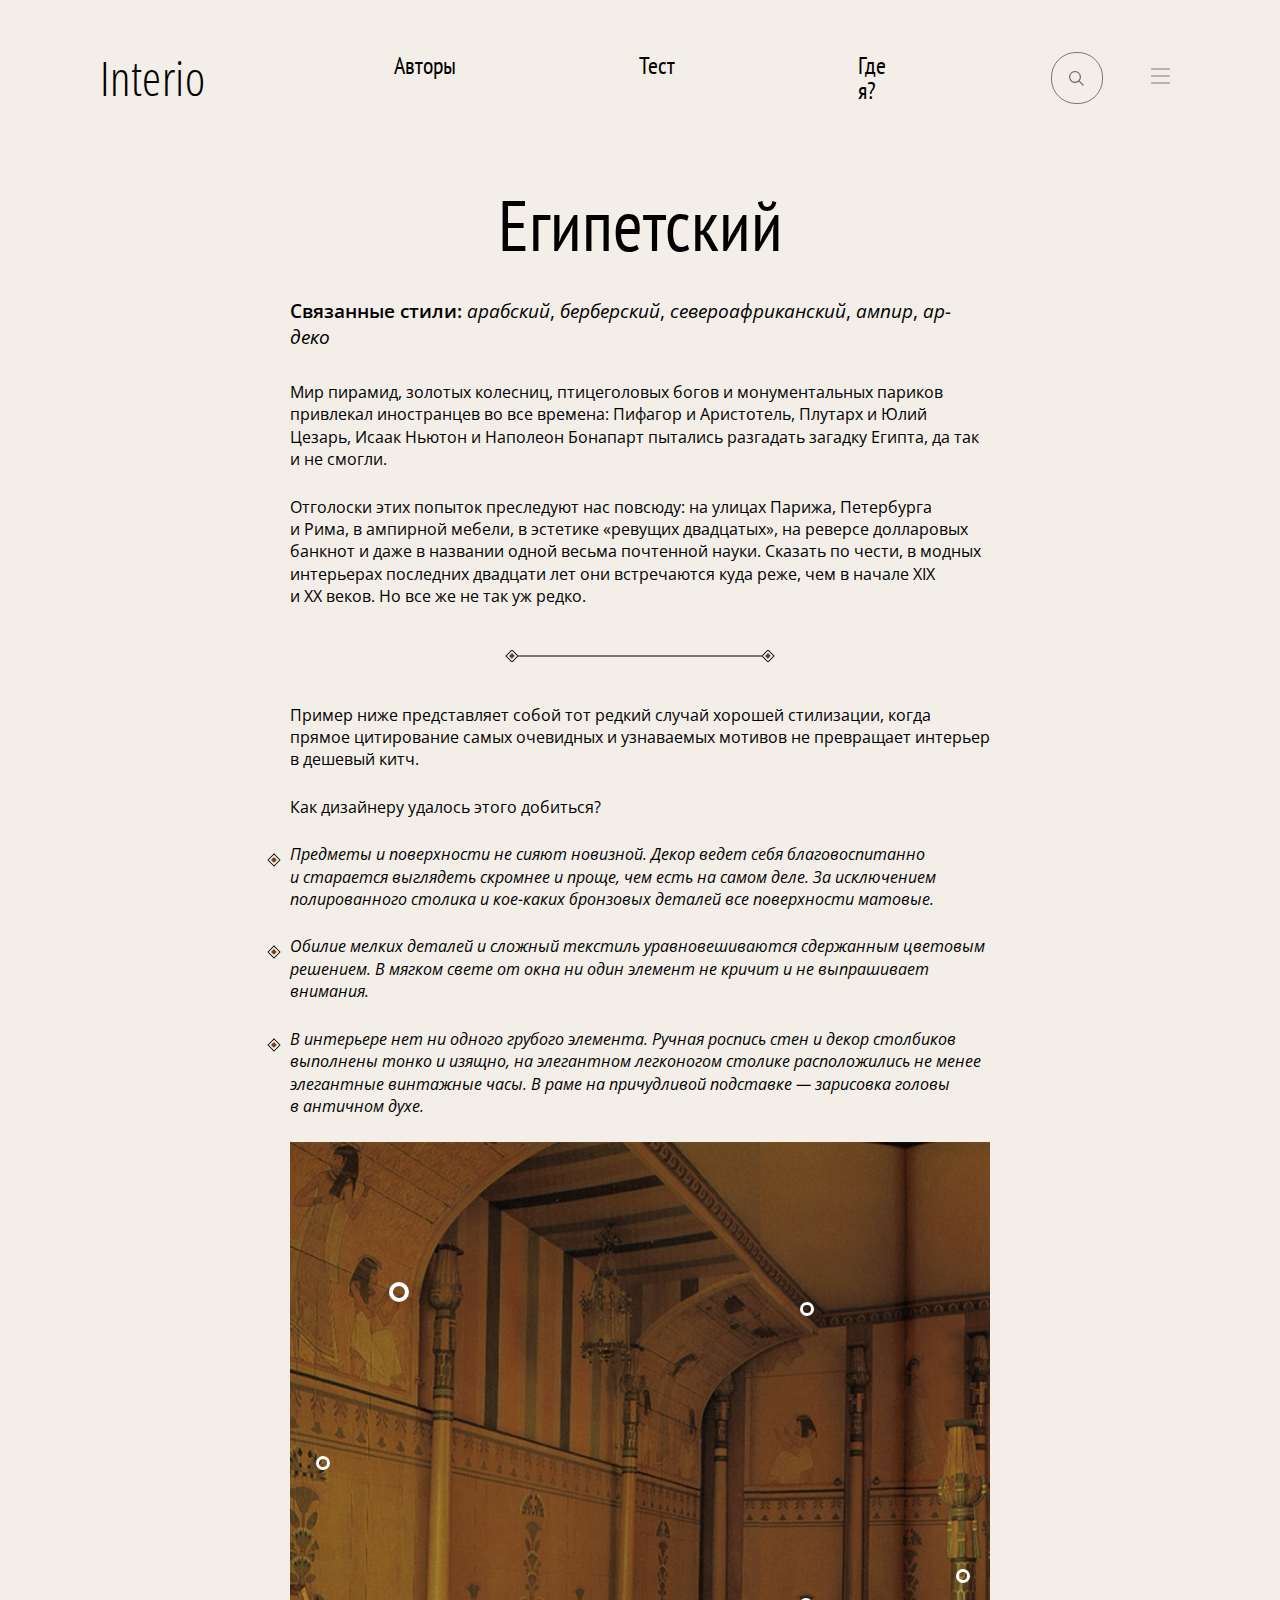
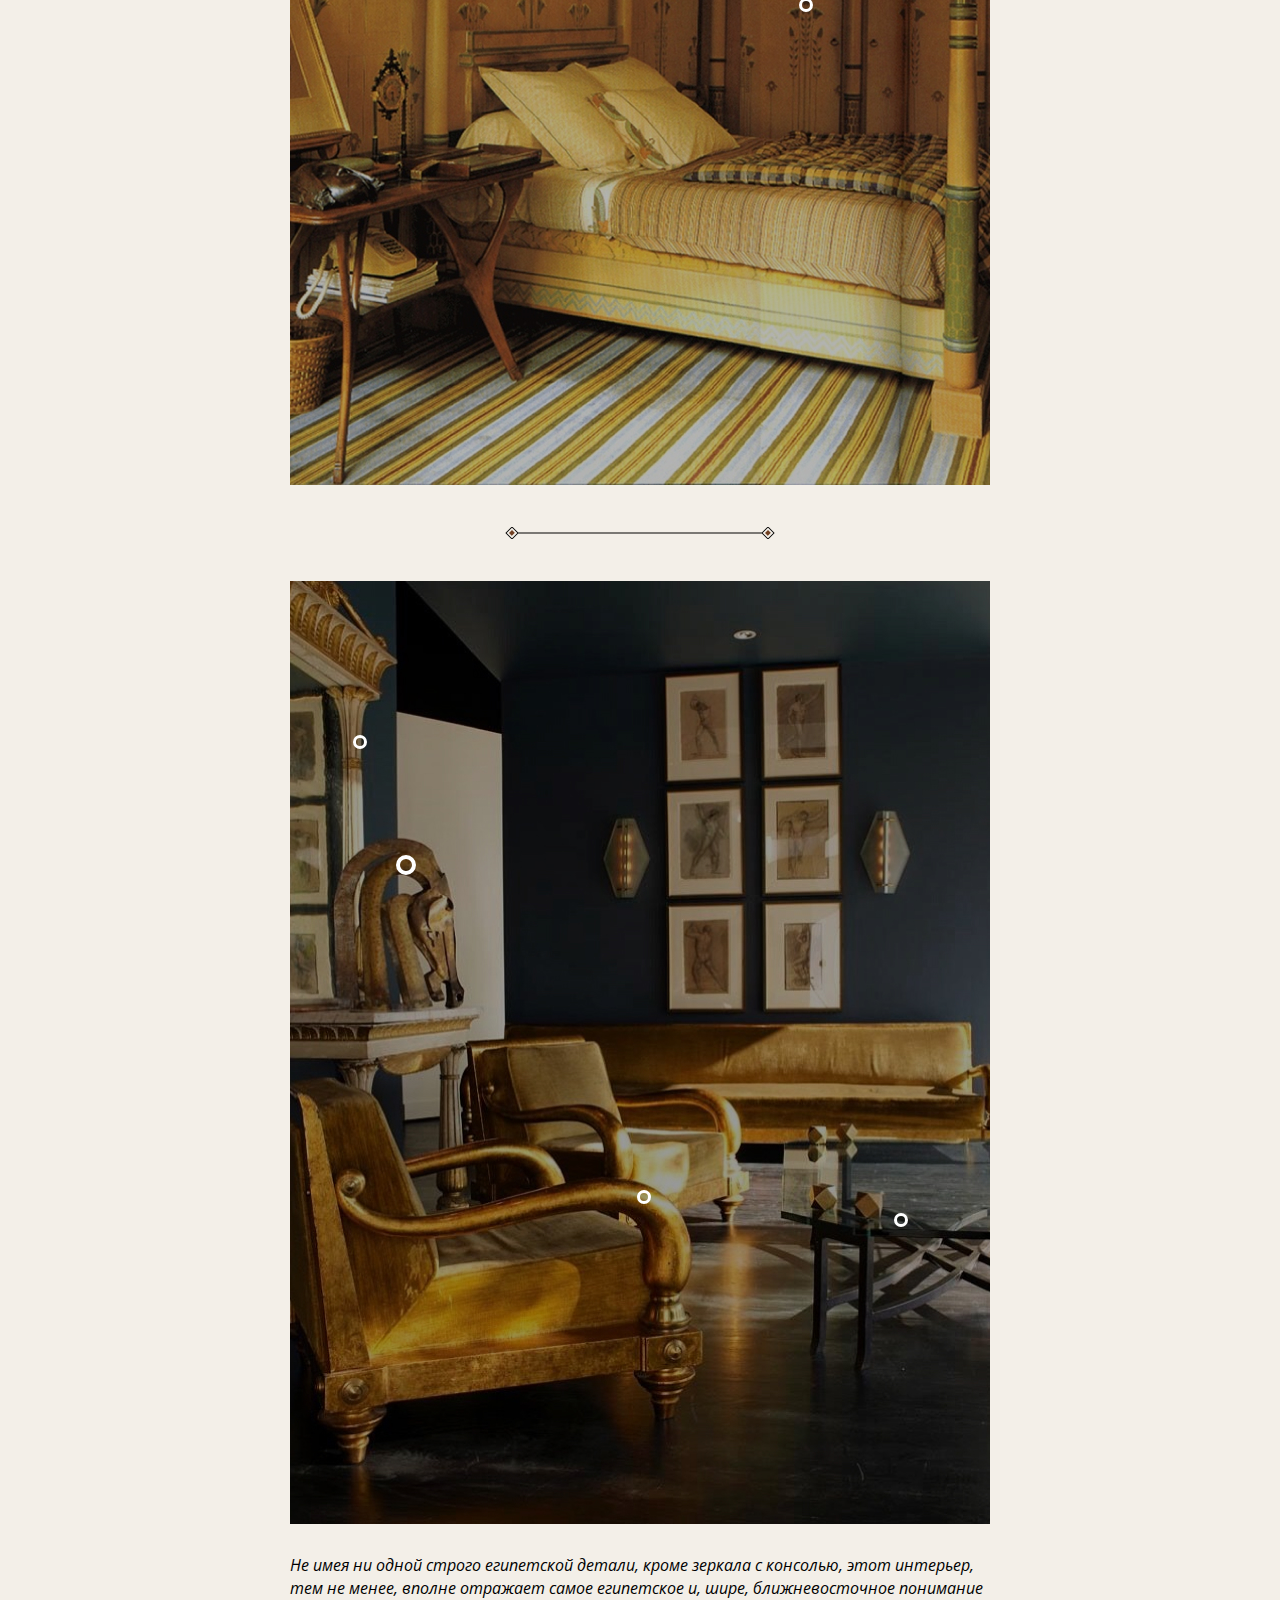
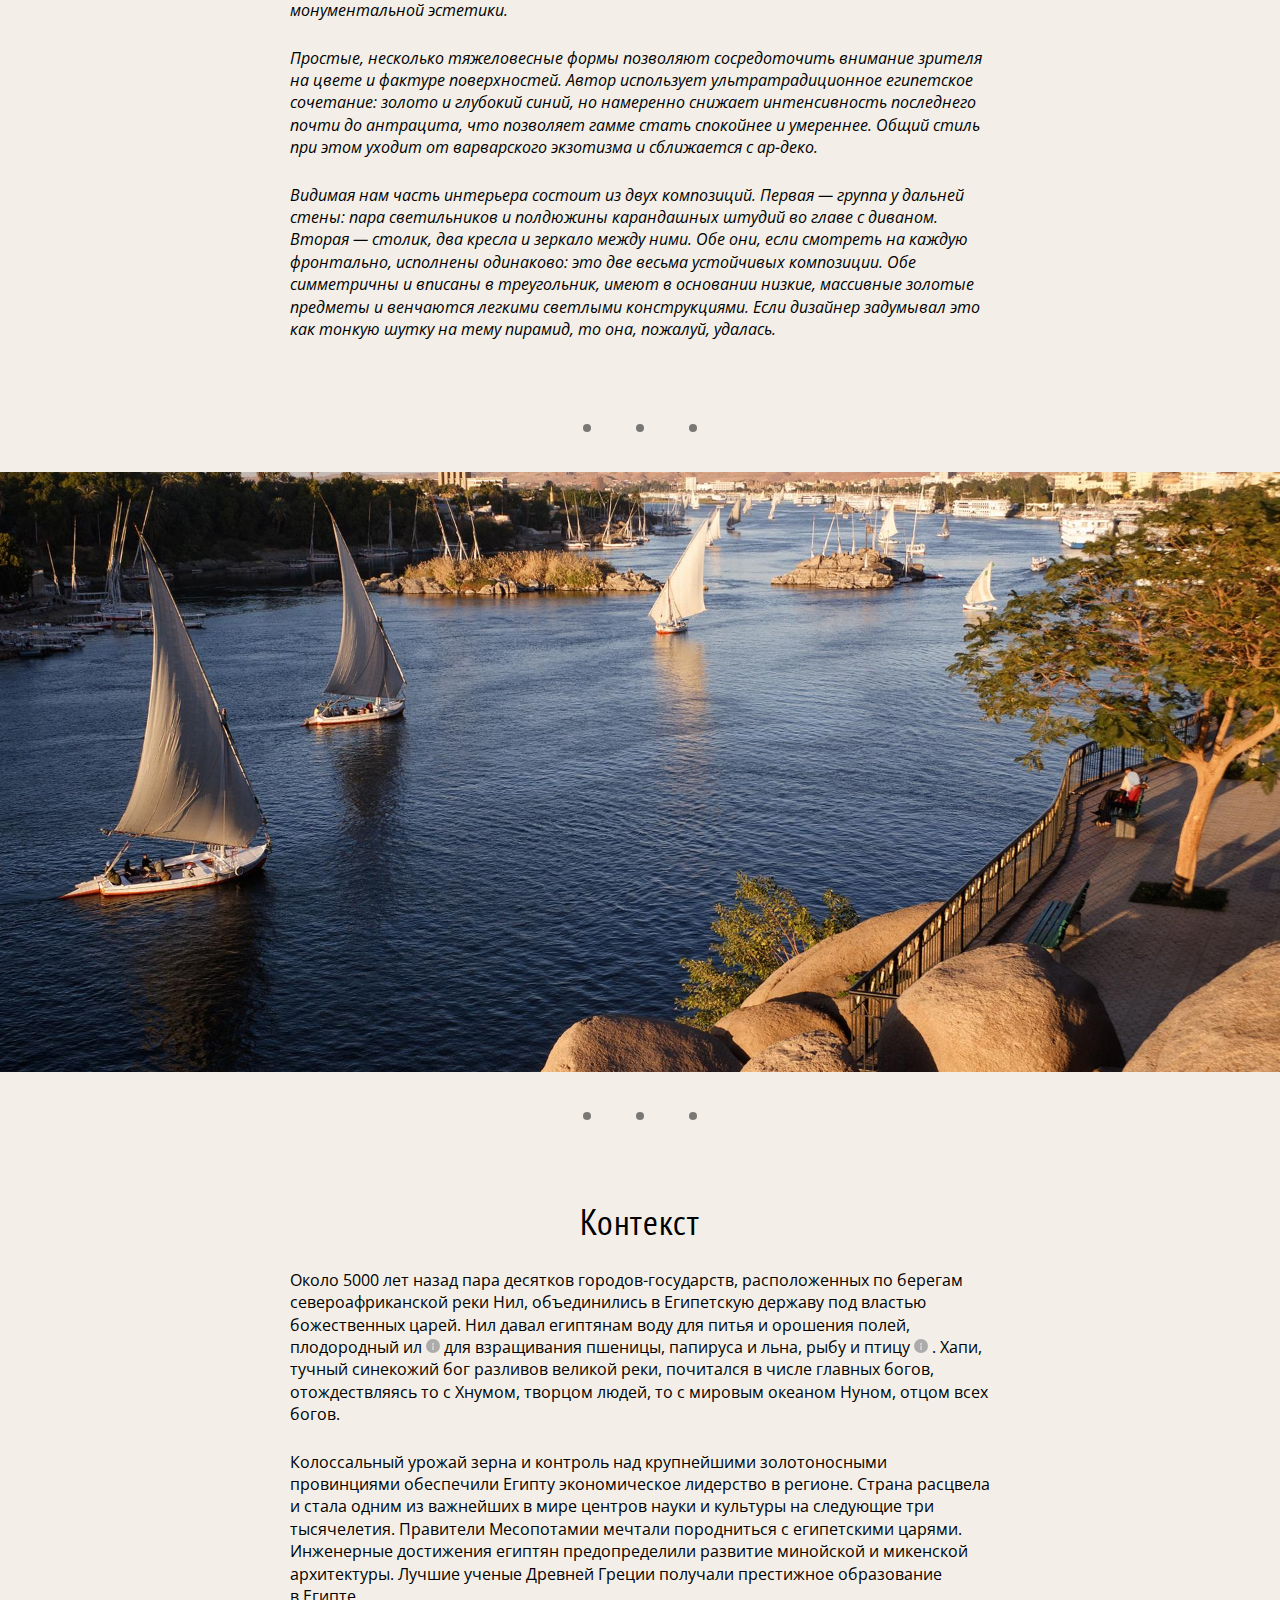
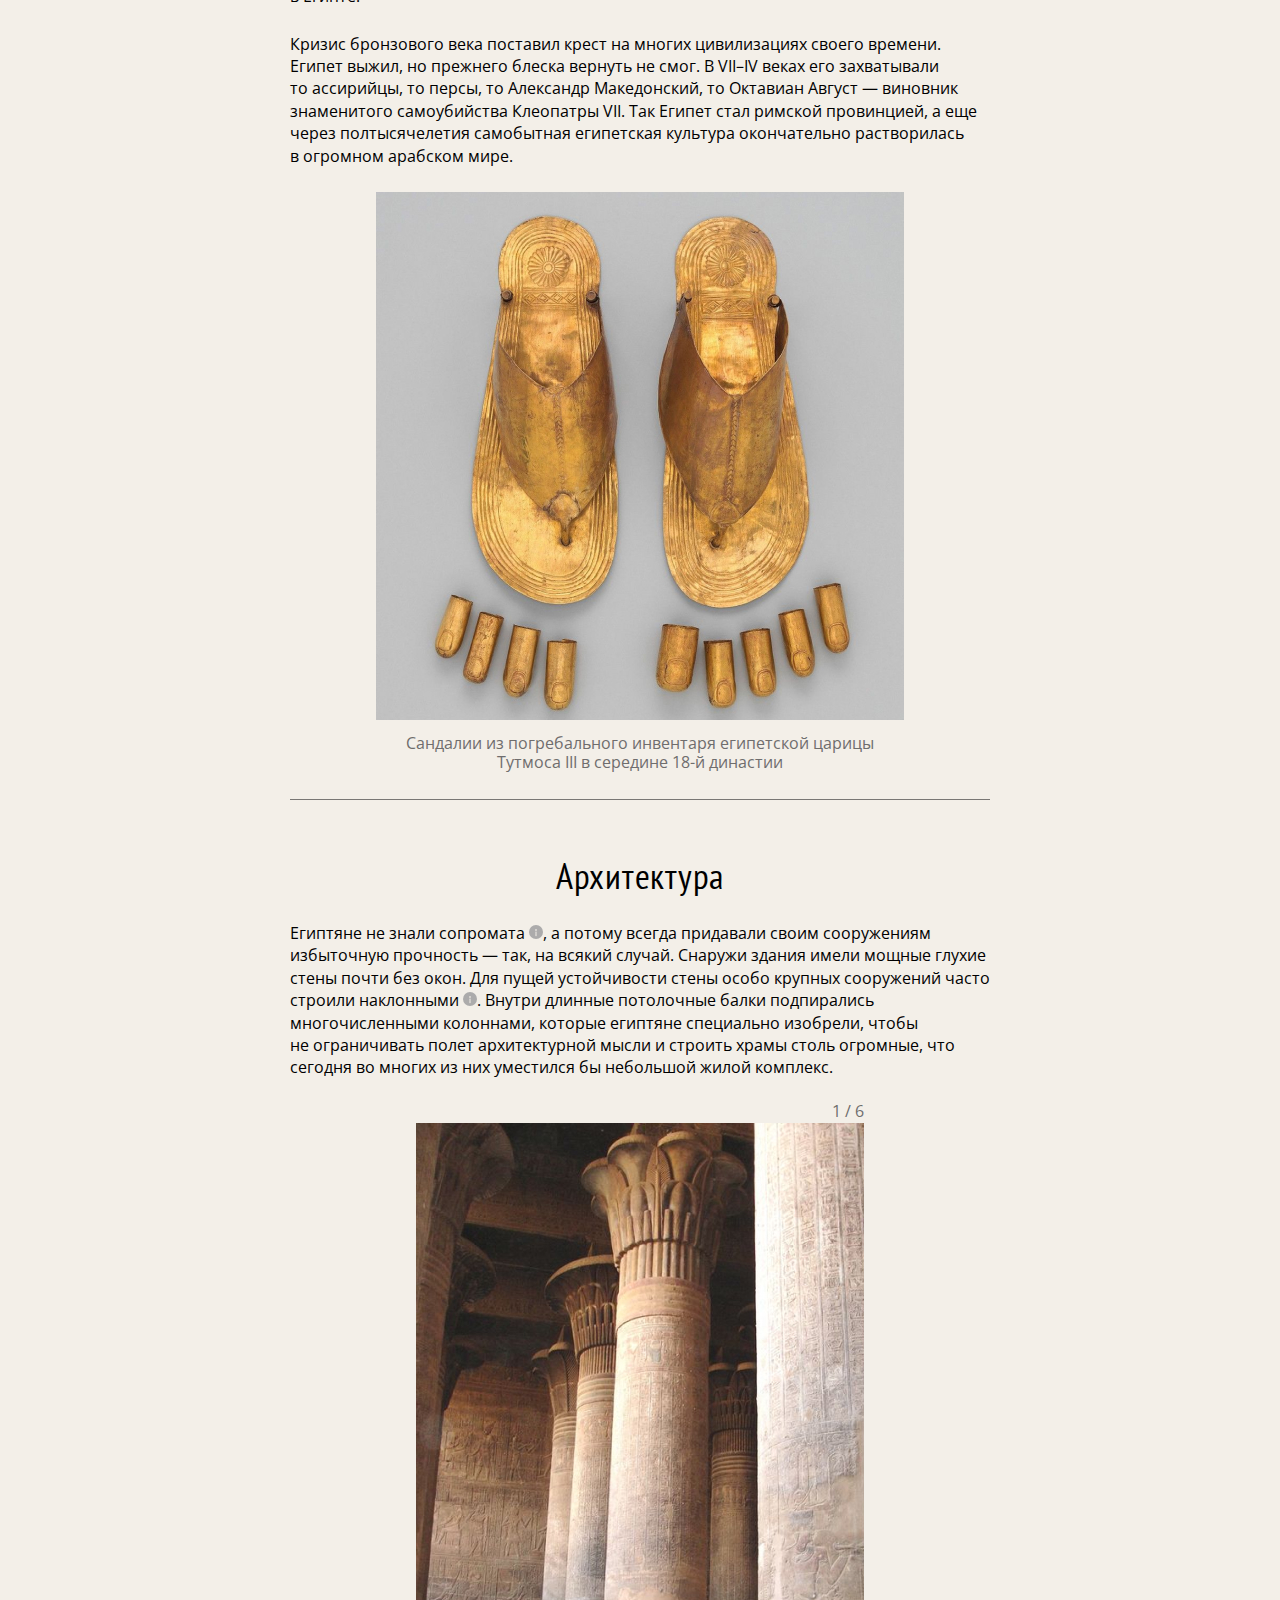
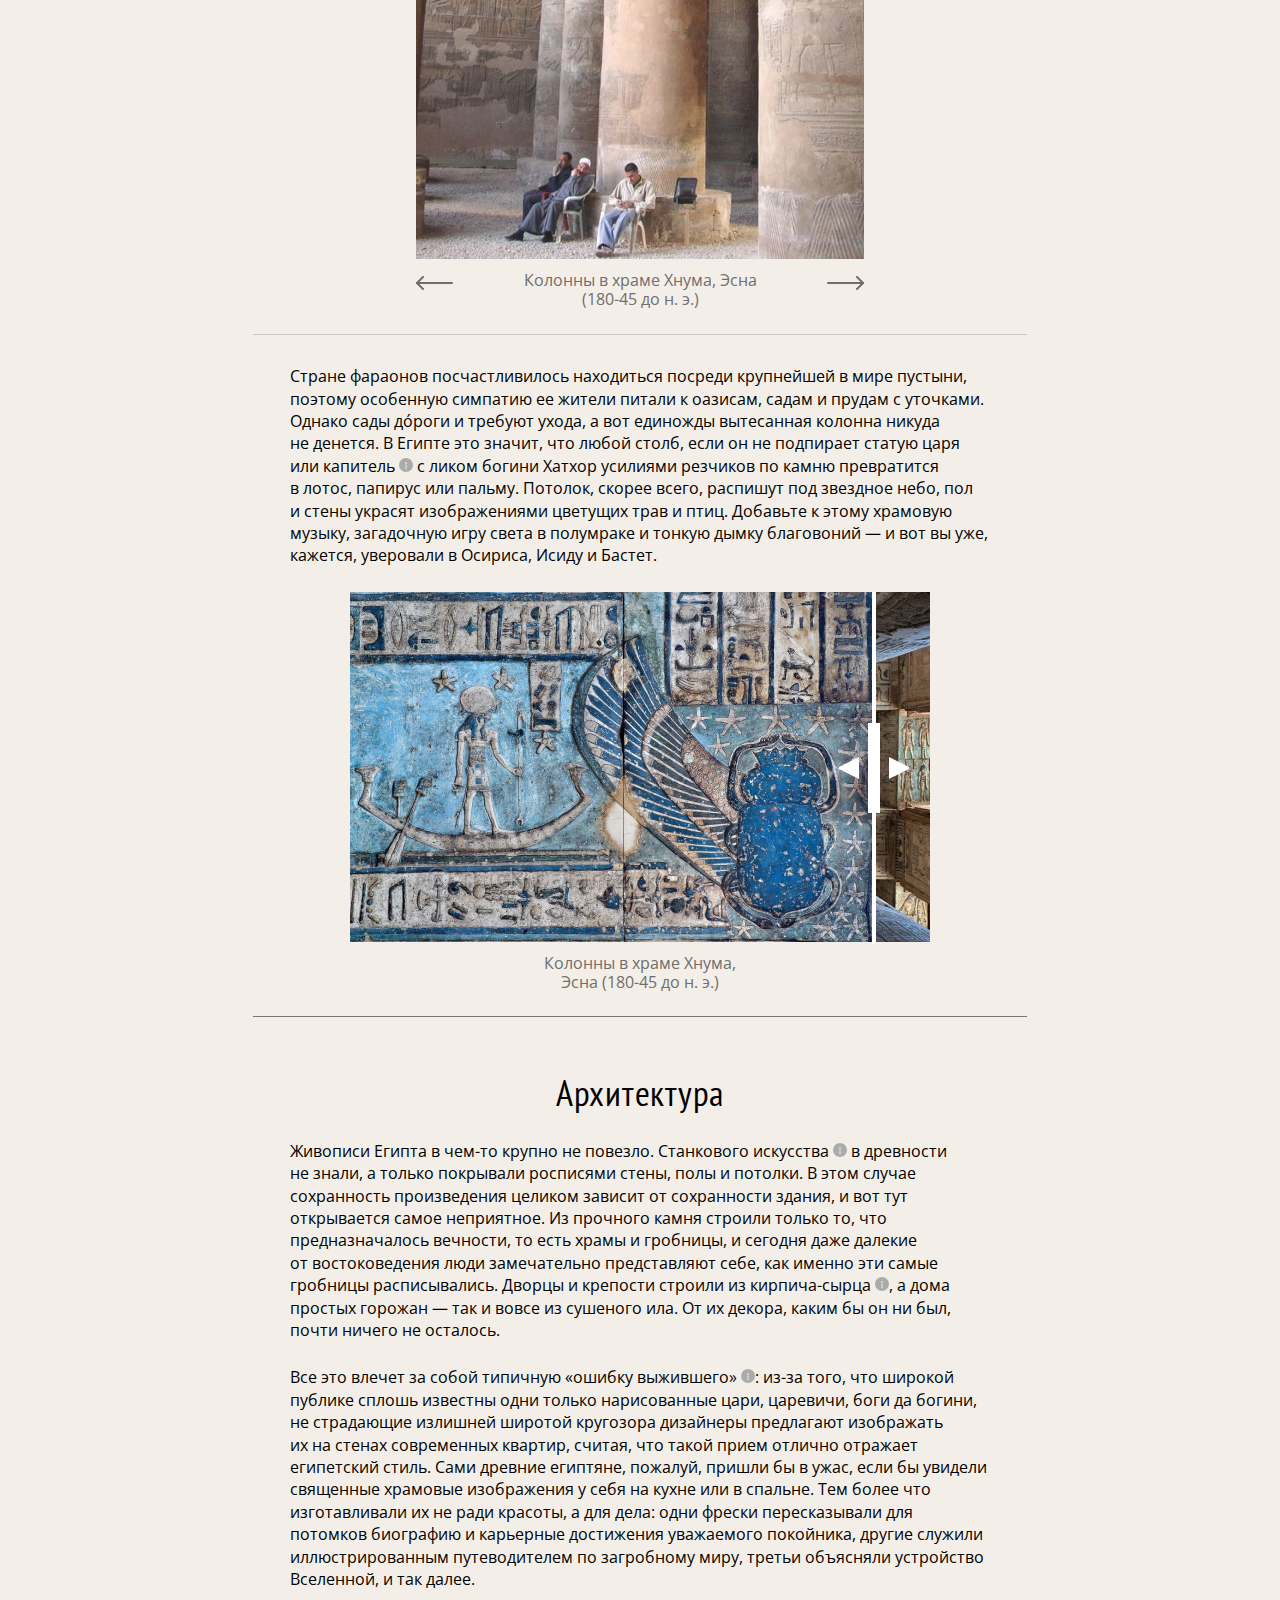
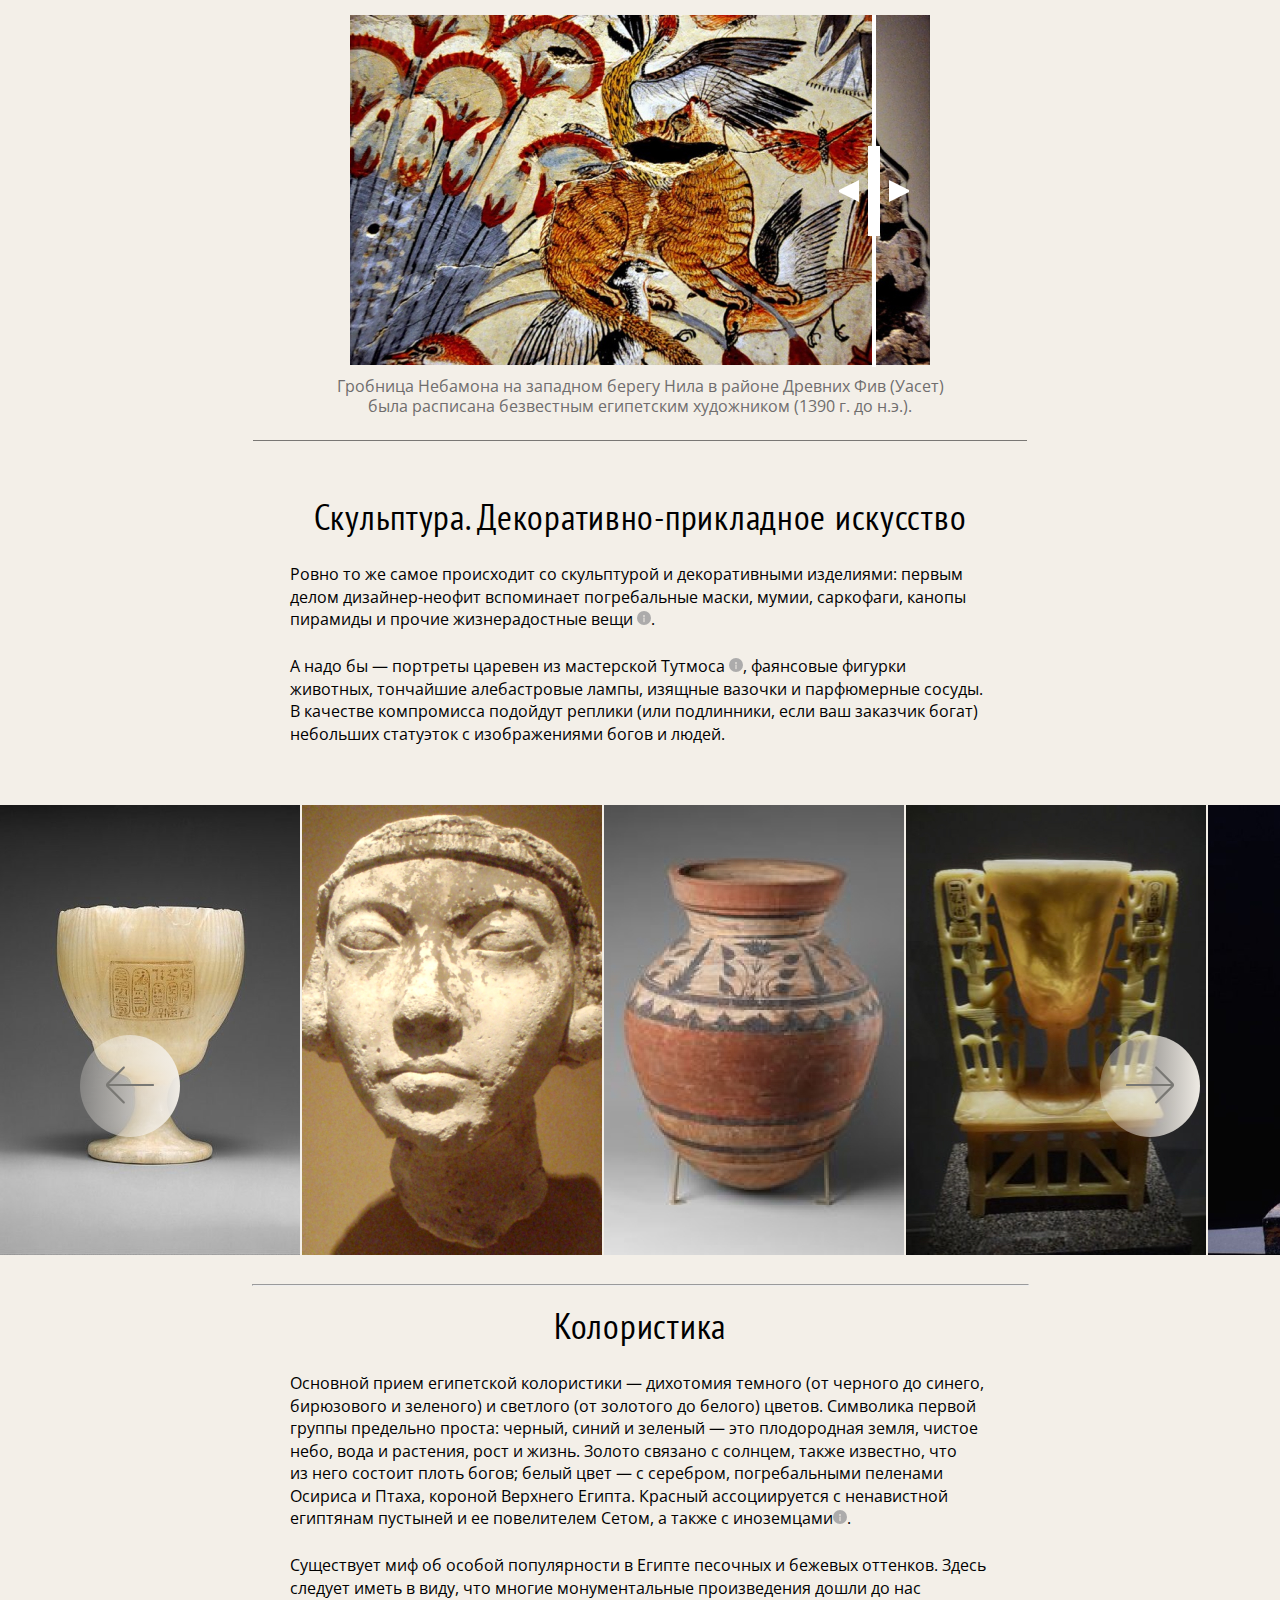
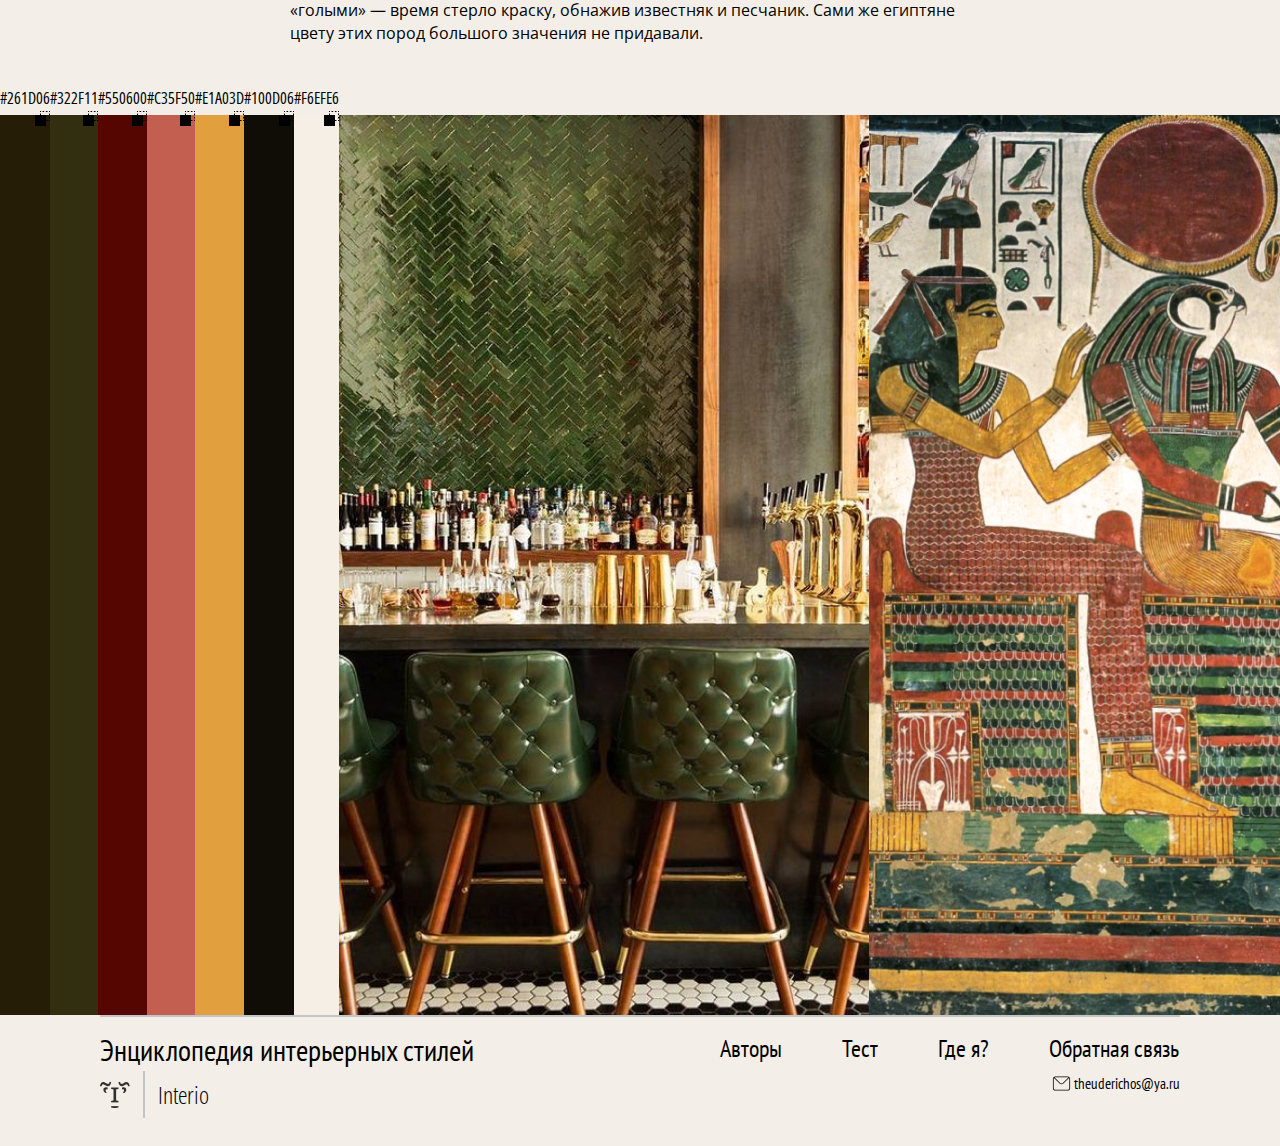
==== commit 31a54478: "egypt" ====
--- a/posts/egyptian.html
+++ b/posts/egyptian.html
@@ -24,18 +24,26 @@
             <ul class="header__links">
                 <li><a href="#">Авторы</a></li>
                 <li><a href="#">Тест</a></li>
-                <li><a href="#">Где я?</a></li>
+                <li><a href="whereami.html">Где я?</a></li>
             </ul>
             <div class="header__icons">
-                <div class="header__search">
-                    <svg class="header__search-icon" width="50" height="50" viewBox="0 0 50 50" fill="none"
-                        xmlns="http://www.w3.org/2000/svg">
-                        <path fill-rule="evenodd" clip-rule="evenodd"
-                            d="M26.773 28.7073C25.7434 29.5331 24.4362 30.027 23.0136 30.027C19.6924 30.027 17 27.3347 17 24.0135C17 20.6923 19.6924 18 23.0136 18C26.3349 18 29.0272 20.6923 29.0272 24.0135C29.0272 25.4362 28.5332 26.7435 27.7073 27.7732L32 32.0658L31.0658 33L26.773 28.7073ZM27.7061 24.0135C27.7061 26.605 25.6052 28.7058 23.0136 28.7058C20.4221 28.7058 18.3212 26.605 18.3212 24.0135C18.3212 21.422 20.4221 19.3211 23.0136 19.3211C25.6052 19.3211 27.7061 21.422 27.7061 24.0135Z"
-                            fill="black" fill-opacity="0.5" />
-                    </svg>
-                    <input class="header__search-input" type="text" placeholder="Поиск...">
-
+                <div class="header__search-container">
+                    <div class="header__search">
+                        <svg class="header__search-icon" width="50" height="50" viewBox="0 0 50 50" fill="none"
+                            xmlns="http://www.w3.org/2000/svg">
+                            <path fill-rule="evenodd" clip-rule="evenodd"
+                                d="M26.773 28.7073C25.7434 29.5331 24.4362 30.027 23.0136 30.027C19.6924 30.027 17 27.3347 17 24.0135C17 20.6923 19.6924 18 23.0136 18C26.3349 18 29.0272 20.6923 29.0272 24.0135C29.0272 25.4362 28.5332 26.7435 27.7073 27.7732L32 32.0658L31.0658 33L26.773 28.7073ZM27.7061 24.0135C27.7061 26.605 25.6052 28.7058 23.0136 28.7058C20.4221 28.7058 18.3212 26.605 18.3212 24.0135C18.3212 21.422 20.4221 19.3211 23.0136 19.3211C25.6052 19.3211 27.7061 21.422 27.7061 24.0135Z"
+                                fill="black" fill-opacity="0.5" />
+                        </svg>
+                        <input class="header__search-input" type="text" placeholder="Поиск...">
+
+                    </div>
+                    <div class="header__search-results hidden">
+                        <div class="header__search-loader hidden">Поиск...</div>
+                        <div class="header__results-list">
+
+                        </div>
+                    </div>
                 </div>
                 <div class="header__menu">
                     <button class="header__menu-icon" type="menu">
@@ -113,7 +121,8 @@
                                                 class="menu__post-link">Неопластицизм</a>
                                         </li>
                                         <li class="menu__post-item"><a href="#"
-                                                class="menu__post-link">Функционализм</a></li>
+                                                class="menu__post-link">Функционализм</a>
+                                        </li>
                                         <li class="menu__post-item"><a href="#" class="menu__post-link">Хай-тек</a>
                                         </li>
                                     </ul>
@@ -170,43 +179,51 @@
             <a href="#" class="article__linked-item">ар-деко</a>
         </div>
         <p class="article__paragraph">
-            Мир пирамид, золотых колесниц, птицеголовых богов и монументальных париков привлекал иностранцев во все
+            Мир пирамид, золотых колесниц, птицеголовых богов и&nbsp;монументальных париков привлекал иностранцев
+            во&nbsp;все
             времена: Пифагор
-            и Аристотель, Плутарх и Юлий Цезарь, Исаак Ньютон и Наполеон Бонапарт пытались разгадать загадку Египта,
-            да так и не смогли.
+            и&nbsp;Аристотель, Плутарх и&nbsp;Юлий Цезарь, Исаак Ньютон и&nbsp;Наполеон Бонапарт пытались разгадать
+            загадку Египта,
+            да&nbsp;так и&nbsp;не&nbsp;смогли.
         </p>
         <p class="article__paragraph">
-            Отголоски этих попыток преследуют нас повсюду: на улицах Парижа, Петербурга
-            и Рима, в ампирной мебели, в эстетике «ревущих двадцатых», на реверсе долларовых банкнот и даже в названии
+            Отголоски этих попыток преследуют нас повсюду: на&nbsp;улицах Парижа, Петербурга
+            и&nbsp;Рима, в&nbsp;ампирной мебели, в&nbsp;эстетике &laquo;ревущих двадцатых&raquo;, на&nbsp;реверсе
+            долларовых банкнот
+            и&nbsp;даже в&nbsp;названии
             одной весьма
-            почтенной науки. Сказать по чести, в модных интерьерах последних двадцати лет они встречаются куда реже, чем
-            в начале
-            XIX и XX веков. Но все же не так уж редко.
+            почтенной науки. Сказать по&nbsp;чести, в&nbsp;модных интерьерах последних двадцати лет они встречаются куда
+            реже, чем
+            в&nbsp;начале
+            XIX и&nbsp;XX&nbsp;веков. Но&nbsp;все&nbsp;же не&nbsp;так уж&nbsp;редко.
         </p>
         <div class="article__divider-decorative"></div>
         <p class="article__paragraph">Пример ниже представляет собой тот редкий случай хорошей стилизации, когда прямое
             цитирование самых очевидных и
-            узнаваемых мотивов не превращает интерьер в дешевый китч.
+            узнаваемых мотивов не&nbsp;превращает интерьер в&nbsp;дешевый китч.
 
 
         </p>
         <p class="article__paragraph">Как дизайнеру удалось этого добиться?</p>
-        <p class="article__paragraph article__paragraph_italic article__paragraph_marker">Предметы и поверхности не
+        <p class="article__paragraph article__paragraph_italic article__paragraph_marker">Предметы и&nbsp;поверхности не
             сияют новизной. Декор ведет себя благовоспитанно
-            и старается выглядеть скромнее и проще, чем есть на самом деле. За исключением полированного столика и
+            и&nbsp;старается выглядеть скромнее и&nbsp;проще, чем есть на&nbsp;самом деле. За&nbsp;исключением
+            полированного столика и
             кое-каких
             бронзовых деталей все поверхности матовые.
         </p>
         <p class="article__paragraph article__paragraph_italic article__paragraph_marker">Обилие мелких деталей и
             сложный текстиль уравновешиваются сдержанным цветовым
-            решением. В мягком свете от окна ни один
-            элемент не кричит
-            и не выпрашивает внимания.</p>
-        <p class="article__paragraph article__paragraph_italic article__paragraph_marker">В интерьере нет ни одного
-            грубого элемента. Ручная роспись стен и декор столбиков
-            выполнены тонко и изящно, на
+            решением. В&nbsp;мягком свете от&nbsp;окна ни&nbsp;один
+            элемент не&nbsp;кричит
+            и&nbsp;не&nbsp;выпрашивает внимания.</p>
+        <p class="article__paragraph article__paragraph_italic article__paragraph_marker">В&nbsp;интерьере нет
+            ни&nbsp;одного
+            грубого элемента. Ручная роспись стен и&nbsp;декор столбиков
+            выполнены тонко и&nbsp;изящно, на
             элегантном легконогом столике расположились
-            не менее элегантные винтажные часы. В раме на причудливой подставке — зарисовка головы в античном духе.</p>
+            не&nbsp;менее элегантные винтажные часы. В&nbsp;раме на&nbsp;причудливой подставке&nbsp;&mdash; зарисовка
+            головы в&nbsp;античном духе.</p>
         <div class="article__points-container points">
             <img src="../assets/east-and-africa/egypt/pic1.jpg" alt="pic" class="points__image">
             <div class="points__point points__point_big" data-x="99.1" data-y="140"></div>
@@ -270,9 +287,11 @@
             <div class="points__info-box points__info-box_left">
                 <img class="points__info-image" src="../assets/east-and-africa/egypt/points6.jpg" alt="info image">
                 <p class="points__info-text">
-                    Зеркало и консоль выполнены в русле египетской архитектурной традиции. Пилястры и ножки
+                    Зеркало и&nbsp;консоль выполнены в&nbsp;русле египетской архитектурной традиции. Пилястры
+                    и&nbsp;ножки
                     заканчиваются пальмовидными
-                    капителями, два карниза имеют характерную выкружку и украшены пальмовыми же листьями. Полуэллипс
+                    капителями, два карниза имеют характерную выкружку и&nbsp;украшены пальмовыми&nbsp;же листьями.
+                    Полуэллипс
                     внизу столешницы
                     напоминает крылья коршуна или сокола.
                 </p>
@@ -280,7 +299,8 @@
             <div class="points__point points__point_big" data-x="106" data-y="274"></div>
             <div class="points__info-box points__info-box_left">
 
-                <p class="points__info-text">Архаическая лошадиная голова привносит элемент эклектики и не позволяет
+                <p class="points__info-text">Архаическая лошадиная голова привносит элемент эклектики
+                    и&nbsp;не&nbsp;позволяет
                     интерьеру стать слишком серьезным.
                 </p>
             </div>
@@ -288,10 +308,12 @@
             <div class="points__info-box points__info-box_left">
                 <img class="points__info-image" src="../assets/east-and-africa/egypt/points7.jpg" alt="info image">
                 <p class="points__info-text">
-                    Кресла и диван чрезвычайно массивны
-                    и отвечают скорее ассиро-вавилонскому, нежели египетскому вкусу. От Египта здесь  плавные скругления
+                    Кресла и&nbsp;диван чрезвычайно массивны
+                    и&nbsp;отвечают скорее ассиро-вавилонскому, нежели египетскому вкусу. От&nbsp;Египта здесь плавные
+                    скругления
                     подлокотников
-                    и  легкий наклон спинок, от Вавилонии – короткие ножки в виде перевернутых конусов.
+                    и&nbsp;легкий наклон спинок, от&nbsp;Вавилонии&nbsp;&mdash; короткие ножки в&nbsp;виде перевернутых
+                    конусов.
 
                 </p>
             </div>
@@ -300,41 +322,45 @@
             <div class="points__info-box points__info-box_right">
                 <img class="points__info-image" src="../assets/east-and-africa/egypt/points8.jpg" alt="info image">
                 <p class="points__info-text">
-                    Журнальный стол, судя по всему – вариация на тему марокканских складных столиков
-                    с заменой латунного подноса
-                    на стеклянную столешницу. Ножки
-                    и крестовина выполнены из популярного
-                    у египтян черного дерева.
+                    Журнальный стол, судя по&nbsp;всему&nbsp;&mdash; вариация на&nbsp;тему марокканских складных
+                    столиков
+                    с&nbsp;заменой латунного подноса
+                    на&nbsp;стеклянную столешницу. Ножки
+                    и&nbsp;крестовина выполнены из&nbsp;популярного
+                    у&nbsp;египтян черного дерева.
                 </p>
             </div>
         </div>
         <p class="article__paragraph article__paragraph_italic">
-            Не имея ни одной строго египетской детали, кроме зеркала с консолью, этот интерьер, тем не менее, вполне
+            Не&nbsp;имея ни&nbsp;одной строго египетской детали, кроме зеркала с&nbsp;консолью, этот интерьер, тем
+            не&nbsp;менее, вполне
             отражает самое
-            египетское и, шире, ближневосточное понимание монументальной эстетики.
+            египетское&nbsp;и, шире, ближневосточное понимание монументальной эстетики.
 
 
 
 
         </p>
         <p class="article__paragraph article__paragraph_italic">Простые, несколько тяжеловесные формы позволяют
-            сосредоточить внимание зрителя на цвете и фактуре поверхностей. Автор
-            использует ультратрадиционное египетское сочетание: золото и глубокий синий, но намеренно снижает
+            сосредоточить внимание зрителя на&nbsp;цвете и&nbsp;фактуре поверхностей. Автор
+            использует ультратрадиционное египетское сочетание: золото и&nbsp;глубокий синий, но&nbsp;намеренно снижает
             интенсивность
-            последнего почти до антрацита, что позволяет гамме стать спокойнее и умереннее. Общий стиль при этом уходит
+            последнего почти до&nbsp;антрацита, что позволяет гамме стать спокойнее и&nbsp;умереннее. Общий стиль при
+            этом уходит
             от
             варварского экзотизма
-            и сближается с ар-деко.</p>
-        <p class="article__paragraph article__paragraph_italic">
-            Видимая нам часть интерьера состоит из двух композиций. Первая — группа
-            у дальней стены: пара светильников и полдюжины карандашных штудий во главе
-            с диваном. Вторая — столик, два кресла и зеркало между ними. Обе они,
-            если смотреть на каждую фронтально, исполнены одинаково: это две весьма устойчивых композиции. Обе
-            симметричны и вписаны
-            в треугольник, имеют в основании низкие, массивные золотые предметы и венчаются легкими светлыми
+            и&nbsp;сближается с&nbsp;ар-деко.</p>
+        <p class="article__paragraph article__paragraph_italic">Видимая нам часть интерьера состоит из&nbsp;двух
+            композиций. Первая&nbsp;&mdash; группа
+            у&nbsp;дальней стены: пара светильников и&nbsp;полдюжины карандашных штудий во&nbsp;главе
+            с&nbsp;диваном. Вторая&nbsp;&mdash; столик, два кресла и&nbsp;зеркало между ними. Обе они,
+            если смотреть на&nbsp;каждую фронтально, исполнены одинаково: это две весьма устойчивых композиции. Обе
+            симметричны и&nbsp;вписаны
+            в&nbsp;треугольник, имеют в&nbsp;основании низкие, массивные золотые предметы и&nbsp;венчаются легкими
+            светлыми
             конструкциями. Если
-            дизайнер задумывал это как тонкую шутку на тему пирамид,
-            то она, пожалуй, удалась.
+            дизайнер задумывал это как тонкую шутку на&nbsp;тему пирамид,
+            то&nbsp;она, пожалуй, удалась.
         </p>
         <div class="article__full-image-container">
             <div class="article__dots article__dots_before">
@@ -350,70 +376,81 @@
             </div>
         </div>
         <h2 class="article__subheading">Контекст</h2>
-        <div class="article__paragraph">Около 5000 лет назад пара десятков городов-государств, расположенных по берегам
+        <div class="article__paragraph">Около 5000 лет назад пара десятков городов-государств, расположенных
+            по&nbsp;берегам
             североафриканской реки Нил, объединились
-            в Египетскую державу под властью божественных царей. Нил давал египтянам воду для питья и орошения полей,
-            плодородный ил
-            <div class="article__popup">
-                <div class="article__popup-text">египтяне и страну свою звали «Черной землей», противопоставляя ее
-                    «Красной земле» — пустыне</div>
-            </div>
-            для взращивания пшеницы, папируса и льна, рыбу и птицу
-            <div class="article__popup">
-                <div class="article__popup-text">Довольно предсказуемым образом растения встречаются в декоративном
-                    искусстве Египта чаще всего; птицы — в первой пятерке
+            в&nbsp;Египетскую державу под властью божественных царей. Нил давал египтянам воду для питья и&nbsp;орошения
+            полей,
+            плодородный&nbsp;ил
+            <div class="article__popup">
+                <div class="article__popup-text">египтяне и&nbsp;страну свою звали &laquo;Черной землей&raquo;,
+                    противопоставляя ее
+                    &laquo;Красной земле&raquo;&nbsp;&mdash; пустыне</div>
+            </div>
+            для взращивания пшеницы, папируса и&nbsp;льна, рыбу и&nbsp;птицу
+            <div class="article__popup">
+                <div class="article__popup-text">Довольно предсказуемым образом растения встречаются в&nbsp;декоративном
+                    искусстве Египта чаще всего; птицы&nbsp;&mdash; в&nbsp;первой пятерке
                     мотивов.</div>
             </div>
             . Хапи, тучный синекожий бог разливов великой реки,
             почитался в
-            числе главных богов, отождествляясь то с Хнумом, творцом людей, то с мировым океаном Нуном, отцом всех
+            числе главных богов, отождествляясь то&nbsp;с&nbsp;Хнумом, творцом людей, то&nbsp;с&nbsp;мировым океаном
+            Нуном, отцом всех
             богов.
 
 
 
         </div>
-        <p class="article__paragraph">Колоссальный урожай зерна и контроль над крупнейшими золотоносными провинциями
+        <p class="article__paragraph">Колоссальный урожай зерна и&nbsp;контроль над крупнейшими золотоносными
+            провинциями
             обеспечили Египту экономическое лидерство
-            в регионе. Страна расцвела и стала одним из важнейших в мире центров науки и культуры на следующие три
+            в&nbsp;регионе. Страна расцвела и&nbsp;стала одним из&nbsp;важнейших в&nbsp;мире центров науки
+            и&nbsp;культуры на&nbsp;следующие три
             тысячелетия.
-            Правители Месопотамии мечтали породниться с египетскими царями. Инженерные достижения египтян предопределили
+            Правители Месопотамии мечтали породниться с&nbsp;египетскими царями. Инженерные достижения египтян
+            предопределили
             развитие
-            минойской и микенской архитектуры. Лучшие ученые Древней Греции получали престижное образование
-            в Египте.</p>
-        <p class="article__paragraph">Кризис бронзового века поставил крест на многих цивилизациях своего времени.
-            Египет выжил, но прежнего блеска вернуть не
-            смог. В VII–IV веках его захватывали
-            то ассирийцы, то персы, то Александр Македонский, то Октавиан Август — виновник знаменитого самоубийства
+            минойской и&nbsp;микенской архитектуры. Лучшие ученые Древней Греции получали престижное образование
+            в&nbsp;Египте.</p>
+        <p class="article__paragraph">Кризис бронзового века поставил крест на&nbsp;многих цивилизациях своего времени.
+            Египет выжил, но&nbsp;прежнего блеска вернуть не
+            смог. В&nbsp;VII&ndash;IV веках его захватывали
+            то&nbsp;ассирийцы, то&nbsp;персы, то&nbsp;Александр Македонский, то&nbsp;Октавиан Август&nbsp;&mdash;
+            виновник знаменитого самоубийства
             Клеопатры VII.
             Так Египет стал римской провинцией,
-            а еще через полтысячелетия самобытная египетская культура окончательно растворилась в огромном арабском
+            а&nbsp;еще через полтысячелетия самобытная египетская культура окончательно растворилась в&nbsp;огромном
+            арабском
             мире.</p>
         <figure class="article__small-image-box">
             <img src="../assets/east-and-africa/egypt/small-image-1.jpg" alt="small-image-1"
                 class="article__small-image">
             <figcaption class="article__small-image-caption">
-                Сандалии из погребального инвентаря египетской царицы Тутмоса III в середине 18-й династии
+                Сандалии из&nbsp;погребального инвентаря египетской царицы Тутмоса III&nbsp;в середине 18-й династии
             </figcaption>
         </figure>
         <h2 class="article__subheading">Архитектура</h2>
         <div class="article__paragraph">
-            Египтяне не знали сопромата <div class="article__popup">
+            Египтяне не&nbsp;знали сопромата <div class="article__popup">
                 <div class="article__popup-text">
-                    сопротивление материалов — раздел механики, который учит нас, как делать конструкции прочными и
+                    сопротивление материалов&nbsp;&mdash; раздел механики, который учит нас, как делать конструкции
+                    прочными и
                     надежными
                 </div>
-            </div>, а потому всегда придавали своим
-            сооружениям избыточную прочность — так, на всякий случай.
+            </div>, а&nbsp;потому всегда придавали своим
+            сооружениям избыточную прочность&nbsp;&mdash; так, на&nbsp;всякий случай.
             Снаружи здания имели мощные глухие стены почти без окон. Для пущей устойчивости стены особо крупных
             сооружений часто
             строили наклонными
             <div class="article__popup">
-                <div class="article__popup-text">пирамиды и обелиски — тоже частный случай такой методы</div>
+                <div class="article__popup-text">пирамиды и&nbsp;обелиски&nbsp;&mdash; тоже частный случай такой методы
+                </div>
             </div>. Внутри длинные потолочные балки подпирались
             многочисленными колоннами, которые египтяне специально
             изобрели, чтобы
-            не ограничивать полет архитектурной мысли и строить храмы столь огромные,
-            что сегодня во многих из них уместился бы небольшой жилой комплекс.
+            не&nbsp;ограничивать полет архитектурной мысли и&nbsp;строить храмы столь огромные,
+            что сегодня во&nbsp;многих из&nbsp;них уместился&nbsp;бы небольшой жилой комплекс.
 
         </div>
         <div class="article__gallery gallery">
@@ -478,22 +515,27 @@
         </div>
         <hr class="article__divider">
         <div class="article__paragraph">
-            Стране фараонов посчастливилось находиться посреди крупнейшей в мире пустыни, поэтому особенную симпатию ее
+            Стране фараонов посчастливилось находиться посреди крупнейшей в&nbsp;мире пустыни, поэтому особенную
+            симпатию ее
             жители
-            питали к оазисам, садам и прудам с уточками. Однако сады до́роги и требуют ухода, а вот единожды вытесанная
+            питали к&nbsp;оазисам, садам и&nbsp;прудам с&nbsp;уточками. Однако сады до&#769;роги и&nbsp;требуют ухода,
+            а&nbsp;вот единожды вытесанная
             колонна
-            никуда не денется. В Египте это значит, что любой столб, если он не подпирает статую царя или капитель
-            <div class="article__popup">
-                <div class="article__popup-text">верхняя декоративная деталь колонны, букв. «голова»</div>
+            никуда не&nbsp;денется. В&nbsp;Египте это значит, что любой столб, если он&nbsp;не&nbsp;подпирает статую
+            царя или капитель
+            <div class="article__popup">
+                <div class="article__popup-text">верхняя декоративная деталь колонны, букв. &laquo;голова&raquo;</div>
             </div>
             с
             ликом богини <span class="underline">Хатхор</span>
-            усилиями резчиков по камню превратится в лотос, папирус или пальму. Потолок, скорее всего, распишут под
+            усилиями резчиков по&nbsp;камню превратится в&nbsp;лотос, папирус или пальму. Потолок, скорее всего,
+            распишут под
             звездное небо,
-            пол и стены украсят изображениями цветущих трав и птиц. Добавьте к этому храмовую музыку, загадочную игру
+            пол и&nbsp;стены украсят изображениями цветущих трав и&nbsp;птиц. Добавьте к&nbsp;этому храмовую музыку,
+            загадочную игру
             света в
-            полумраке и тонкую дымку благовоний — и вот вы уже, кажется, уверовали в <span
-                class="underline">Осириса</span>, <span class="underline">Исиду</span> и <span
+            полумраке и&nbsp;тонкую дымку благовоний&nbsp;&mdash; и&nbsp;вот вы&nbsp;уже, кажется, уверовали&nbsp;в
+            <span class="underline">Осириса</span>, <span class="underline">Исиду</span> и <span
                 class="underline">Бастет</span>.
         </div>
         <div class="article__image-slider slider">
@@ -513,8 +555,192 @@
                 </div>
             </div>
             <div class="slider__caption">
-                Колонны в храме Хнума, Эсна (180-45 до н. э.)
-            </div>
+                Колонны в храме Хнума,
+                <div>Эсна (180-45 до н. э.)</div>
+            </div>
+        </div>
+        <h2 class="article__subheading">Архитектура</h2>
+        <div class="article__paragraph">
+            Живописи Египта в&nbsp;чем-то крупно не&nbsp;повезло. Станкового искусства
+            <div class="article__popup">
+                <div class="article__popup-text">
+                    то&nbsp;есть картин, которые пишутся на&nbsp;мольберте, а&nbsp;потом на&nbsp;нем&nbsp;же остаются
+                    или вешаются, скажем, на&nbsp;стену
+                </div>
+            </div>
+            в&nbsp;древности
+            не&nbsp;знали, а&nbsp;только покрывали росписями стены, полы и&nbsp;потолки. В&nbsp;этом случае сохранность
+            произведения целиком зависит от
+            сохранности здания, и&nbsp;вот тут открывается самое неприятное. Из&nbsp;прочного камня строили
+            только&nbsp;то,
+            что предназначалось вечности, то&nbsp;есть храмы и&nbsp;гробницы, и&nbsp;сегодня даже далекие
+            от&nbsp;востоковедения люди замечательно представляют себе, как именно эти самые гробницы расписывались.
+            Дворцы и&nbsp;крепости
+            строили из&nbsp;кирпича-сырца
+            <div class="article__popup">
+                <div class="article__popup-text">
+                    сырец, то&nbsp;есть необожженный кирпич, живет недолго и&nbsp;разрушается легко: посмотрите, что
+                    осталось от&nbsp;зиккуратов и&nbsp;настоящей, нетуристической Китайской стены)
+                </div>
+            </div>,
+            а&nbsp;дома простых горожан&nbsp;&mdash; так и&nbsp;вовсе из&nbsp;сушеного
+            ила. От&nbsp;их&nbsp;декора, каким&nbsp;бы он&nbsp;ни&nbsp;был, почти
+            ничего не&nbsp;осталось.
+        </div>
+        <div class="article__paragraph">
+            Все это влечет за&nbsp;собой типичную &laquo;ошибку выжившего&raquo;
+            <div class="article__popup">
+                <div class="article__popup-text">
+                    когнитивное искажение, которое заставляет нас верить, к&nbsp;примеру, что летать самолетами опасно;
+                    на&nbsp;самом деле погибнуть на&nbsp;велосипеде или в&nbsp;авто куда проще, авиакатастрофы просто
+                    чаще показывают в&nbsp;новостях
+                </div>
+            </div>:
+            из-за того, что широкой публике сплошь известны одни только нарисованные цари, царевичи, боги
+            да&nbsp;богини, не&nbsp;страдающие излишней широтой кругозора дизайнеры предлагают изображать
+            их&nbsp;на&nbsp;стенах современных квартир, считая, что такой прием отлично отражает египетский стиль. Сами
+            древние египтяне, пожалуй, пришли&nbsp;бы в&nbsp;ужас, если&nbsp;бы увидели священные храмовые изображения
+            у&nbsp;себя на&nbsp;кухне или в&nbsp;спальне. Тем более что изготавливали их&nbsp;не&nbsp;ради красоты,
+            а&nbsp;для дела: одни фрески пересказывали для потомков биографию и&nbsp;карьерные достижения уважаемого
+            покойника, другие служили иллюстрированным путеводителем по&nbsp;загробному миру, третьи объясняли
+            устройство Вселенной, и&nbsp;так далее.
+        </div>
+        <div class="article__image-slider slider">
+            <div class="slider__container">
+                <div class="slider__front">
+                    <img src="../assets/east-and-africa/egypt/slider-left-2.jpg" alt="slider-left"
+                        class="slider__front-image">
+                </div>
+                <div class="slider__divider">
+                    <button type="button" class="slider__btn slider__btn-left"></button>
+                    <button type="button" class="slider__btn slider__btn-drag"></button>
+                    <button type="button" class="slider__btn slider__btn-right"></button>
+                </div>
+                <div class="slider__back">
+                    <img src="../assets/east-and-africa/egypt/slider-right-2.jpg" alt="slider-right"
+                        class="slider__back-image">
+                </div>
+            </div>
+            <div class="slider__caption">
+                Гробница Небамона на&nbsp;западном берегу Нила в&nbsp;районе Древних Фив (Уасет) была расписана
+                безвестным египетским художником (1390&nbsp;г.&nbsp;до&nbsp;н.э.).
+            </div>
+        </div>
+        <h2 class="article__subheading">Скульптура. Декоративно-прикладное искусство</h2>
+        <div class="article__paragraph">
+            Ровно то&nbsp;же самое происходит со&nbsp;скульптурой и&nbsp;декоративными изделиями: первым делом
+            дизайнер-неофит вспоминает погребальные маски, мумии, саркофаги, канопы пирамиды и&nbsp;прочие
+            жизнерадостные
+            вещи
+            <div class="article__popup">
+                <div class="article__popup-text">
+                    сосуды для органов усопшего
+                </div>
+            </div>.
+        </div>
+        <div class="article__paragraph">
+            А&nbsp;надо&nbsp;бы&nbsp;&mdash; портреты царевен из&nbsp;мастерской Тутмоса
+            <div class="article__popup">
+                <div class="article__popup-text">
+                    придворный скульптор царя-вероотступника Эхнатона, автор знаменитого бюста Нефертити
+                </div>
+            </div>, фаянсовые фигурки животных, тончайшие алебастровые лампы, изящные вазочки и&nbsp;парфюмерные сосуды.
+            В&nbsp;качестве компромисса подойдут реплики (или подлинники, если ваш заказчик богат) небольших статуэток
+            с&nbsp;изображениями богов и&nbsp;людей.
+        </div>
+        <div class="article__carousel carousel">
+            <div class="carousel__arrow arrow-left">
+                <svg width="100" height="100" viewBox="0 0 100 100" fill="none" xmlns="http://www.w3.org/2000/svg">
+                    <rect x="100" y="100" width="100" height="100" rx="50" transform="rotate(-180 100 100)" />
+                    <path fill-rule="evenodd" clip-rule="evenodd"
+                        d="M43.0743 68.2734C43.5014 68.7005 44.1939 68.7005 44.6211 68.2734C45.0482 67.8463 45.0482 67.1537 44.6211 66.7266L28.9882 51.0937L72.9688 51.0937C73.5728 51.0937 74.0625 50.6041 74.0625 50C74.0625 49.3959 73.5728 48.9062 72.9688 48.9062L28.9882 48.9062L44.621 33.2735C45.0482 32.8463 45.0482 32.1538 44.621 31.7267C44.1939 31.2995 43.5014 31.2995 43.0742 31.7267L26.7344 48.0665C25.6665 49.1344 25.6665 50.8657 26.7344 51.9335L43.0743 68.2734Z"
+                        fill="#797874" />
+                </svg>
+            </div>
+            <div class="carousel__image-container">
+                <img src="../assets/east-and-africa/egypt/carousel-1-image-1.jpg" alt="carousel-image"
+                    class="carousel__image">
+                <img src="../assets/east-and-africa/egypt/carousel-1-image-2.jpg" alt="carousel-image"
+                    class="carousel__image">
+                <img src="../assets/east-and-africa/egypt/carousel-1-image-3.jpg" alt="carousel-image"
+                    class="carousel__image">
+                <img src="../assets/east-and-africa/egypt/carousel-1-image-4.jpg" alt="carousel-image"
+                    class="carousel__image">
+                <img src="../assets/east-and-africa/egypt/carousel-1-image-5.jpg" alt="carousel-image"
+                    class="carousel__image">
+                <img src="../assets/east-and-africa/egypt/carousel-1-image-6.jpg" alt="carousel-image"
+                    class="carousel__image">
+                <img src="../assets/east-and-africa/egypt/carousel-1-image-7.jpg" alt="carousel-image"
+                    class="carousel__image">
+                <img src="../assets/east-and-africa/egypt/carousel-1-image-8.jpg" alt="carousel-image"
+                    class="carousel__image">
+                <img src="../assets/east-and-africa/egypt/carousel-1-image-9.jpg" alt="carousel-image"
+                    class="carousel__image">
+                <img src="../assets/east-and-africa/egypt/carousel-1-image-10.jpg" alt="carousel-image"
+                    class="carousel__image">
+                <img src="../assets/east-and-africa/egypt/carousel-1-image-11.jpg" alt="carousel-image"
+                    class="carousel__image">
+                <img src="../assets/east-and-africa/egypt/carousel-1-image-12.jpg" alt="carousel-image"
+                    class="carousel__image">
+                <img src="../assets/east-and-africa/egypt/carousel-1-image-13.jpg" alt="carousel-image"
+                    class="carousel__image">
+            </div>
+            <div class="carousel__arrow arrow-right">
+                <svg width="100" height="100" viewBox="0 0 100 100" fill="none" xmlns="http://www.w3.org/2000/svg">
+                    <rect width="100" height="100" rx="50" />
+                    <path fill-rule="evenodd" clip-rule="evenodd"
+                        d="M56.9257 31.7266C56.4986 31.2995 55.8061 31.2995 55.3789 31.7266C54.9518 32.1537 54.9518 32.8463 55.3789 33.2734L71.0118 48.9062L27.0313 48.9063C26.4272 48.9063 25.9375 49.3959 25.9375 50C25.9375 50.6041 26.4272 51.0938 27.0313 51.0938L71.0118 51.0937L55.379 66.7265C54.9518 67.1537 54.9518 67.8462 55.379 68.2733C55.8061 68.7005 56.4986 68.7005 56.9258 68.2733L73.2656 51.9335C74.3335 50.8656 74.3335 49.1343 73.2656 48.0665L56.9257 31.7266Z"
+                        fill="#797874" />
+                </svg>
+            </div>
+            <hr class="carousel__hr">
+        </div>
+        <h2 class="article__subheading">Колористика</h2>
+        <div class="article__paragraph">
+            Основной прием египетской колористики&nbsp;&mdash; дихотомия темного (от&nbsp;черного до&nbsp;синего,
+            бирюзового и&nbsp;зеленого) и&nbsp;светлого (от&nbsp;золотого до&nbsp;белого) цветов. Символика первой
+            группы предельно проста: черный, синий и&nbsp;зеленый&nbsp;&mdash; это плодородная земля, чистое небо, вода
+            и&nbsp;растения, рост и&nbsp;жизнь. Золото связано с&nbsp;солнцем, также известно, что из&nbsp;него состоит
+            плоть богов; белый цвет&nbsp;&mdash; с&nbsp;серебром, погребальными пеленами Осириса и&nbsp;Птаха, короной
+            Верхнего Египта. Красный ассоциируется с&nbsp;ненавистной египтянам пустыней и&nbsp;ее&nbsp;повелителем
+            Сетом, а&nbsp;также
+            с&nbsp;иноземцами<div class="article__popup">
+                <div class="article__popup-text">
+                    Долгое время Сет почитался как покровитель царской власти и&nbsp;победитель чудовищного змея Апопа,
+                    с&nbsp;ним, к&nbsp;примеру, связаны имена ряда представителей XIX&nbsp;династии. В&nbsp;более
+                    позднее время его образ был демонизирован и&nbsp;приобрел массу дополнительных негативных черт.
+                </div>
+            </div>.
+        </div>
+        <div class="article__paragraph">
+            Существует миф об&nbsp;особой популярности в&nbsp;Египте песочных и&nbsp;бежевых оттенков. Здесь следует
+            иметь в&nbsp;виду, что многие монументальные произведения дошли до&nbsp;нас
+            &laquo;голыми&raquo;&nbsp;&mdash; время стерло краску, обнажив известняк и&nbsp;песчаник. Сами&nbsp;же
+            египтяне цвету этих пород большого значения не&nbsp;придавали.
+        </div>
+        <div class="article__colors-box colors-box">
+            <div class="colors-box__color" data-width="198">
+                <div class="colors-box__color-name">#261D06</div>
+            </div>
+            <div class="colors-box__color" data-width="92">
+                <div class="colors-box__color-name">#322F11</div>
+            </div>
+            <div class="colors-box__color" data-width="90">
+                <div class="colors-box__color-name">#550600</div>
+            </div>
+            <div class="colors-box__color" data-width="85">
+                <div class="colors-box__color-name">#C35F50</div>
+            </div>
+            <div class="colors-box__color" data-width="126">
+                <div class="colors-box__color-name">#E1A03D</div>
+            </div>
+            <div class="colors-box__color" data-width="129">
+                <div class="colors-box__color-name">#100D06</div>
+            </div>
+            <div class="colors-box__color" data-width="96">
+                <div class="colors-box__color-name">#F6EFE6</div>
+            </div>
+            <img class="colors-box__image" alt="color-image" src="../assets/east-and-africa/egypt/coloristic-1.jpg">
         </div>
     </article>
 
@@ -559,7 +785,7 @@
     <script src="../scripts/header.js"></script>
     <script src="../scripts/points.js"></script>
     <script src="../scripts/gallery.js"></script>
-    <script src="../scripts/image-slider.js"></script>
+    <script src="../scripts/images-scripts.js"></script>
 </body>
 
 </html>--- a/styles/styles.css
+++ b/styles/styles.css
@@ -194,6 +194,29 @@
   overflow: hidden;
   transition: width 0.5s;
 }
+.header__search-container {
+  position: relative;
+}
+.header__search-results {
+  box-sizing: border-box;
+  position: absolute;
+  background: #f3efe8;
+  width: 362px;
+  top: 60px;
+  line-height: 130%;
+  border: 1px solid #6F6D6D;
+  border-radius: 6px 0px 6px 6px;
+  padding: 20px;
+}
+
+.header__results-list {
+  display: flex;
+  flex-direction: column;
+}
+.header__results-list-item {
+  padding: 5px 0;
+  font-size: 20px;
+}
 
 .header__search_open {
   width: 362px;
@@ -367,7 +390,7 @@
 .arrow-right,
 .arrow-left {
   position: absolute;
-  top: 50%;
+  top: calc(50% + 40px);
   transform: translateY(-50%);
   cursor: pointer;
   padding: 20px;
@@ -657,11 +680,12 @@
   position: relative;
 }
 .article__popup:hover .article__popup-text {
-  display: block;
+  display: inline-block;
 }
 
 .article__popup-text {
-  width: 450px;
+  min-width: 270px;
+  max-width: 450px;
   position: absolute;
   bottom: 100%;
   left: 100%;
@@ -672,6 +696,11 @@
   display: none;
 }
 
+.article__carousel {
+  margin-top: 60px;
+  margin-bottom: 24px;
+}
+
 .points {
   width: 700px;
   margin-inline: auto;
@@ -817,7 +846,7 @@
   height: 350px;
 }
 .slider__caption {
-  width: 251px;
+  width: 614px;
   font-family: "Open Sans";
   font-size: 16px;
   line-height: 120%;
@@ -858,6 +887,87 @@
   border-bottom: 10px solid transparent;
 }
 
+.carousel {
+  position: relative;
+}
+.carousel__arrow {
+  background: linear-gradient(270deg, #F3EFE8 -3%, rgba(243, 239, 232, 0) 133%);
+  border-radius: 50%;
+  padding: 0;
+}
+.carousel__image-container {
+  overflow: hidden;
+  position: relative;
+  height: 450px;
+}
+.carousel__image {
+  height: 450px;
+  position: absolute;
+  transition: left 0.7s;
+}
+.carousel__slider-info {
+  width: 775px;
+  margin-inline: auto;
+  height: 1px;
+  background-color: rgba(111, 109, 109, 0.6);
+  margin-top: 23px;
+}
+.carousel__borders-box {
+  box-sizing: border-box;
+  width: 705px;
+  margin-inline: auto;
+  height: 10px;
+  transform: translateY(-50%);
+  position: relative;
+  display: flex;
+  justify-content: space-between;
+}
+.carousel__border {
+  height: 12px;
+}
+.carousel__slider-icon {
+  width: 12px;
+  height: 12px;
+  box-sizing: border-box;
+  border: 1px solid #6F6D6D;
+  border-radius: 50%;
+  position: absolute;
+  left: 12px;
+  background-color: #f3efe8;
+}
+.carousel__hr {
+  margin-top: 29px;
+  width: 775px;
+}
+
+.colors-box {
+  width: 100%;
+  margin-top: 71px;
+  height: 900px;
+  display: flex;
+}
+.colors-box__image {
+  height: 900px;
+}
+.colors-box__color {
+  text-align: right;
+}
+.colors-box__color-name {
+  display: inline-block;
+  font-family: "Open Sans";
+  font-style: normal;
+  font-weight: 400;
+  font-size: 16px;
+  line-height: 22px;
+  transform: translateY(-28px);
+  cursor: pointer;
+  font-stretch: condensed;
+}
+.colors-box__color-name::after {
+  content: url("../assets/east-and-africa/egypt/copy-icon.png");
+  margin-left: 5px;
+}
+
 html {
   font-size: 14px;
 }
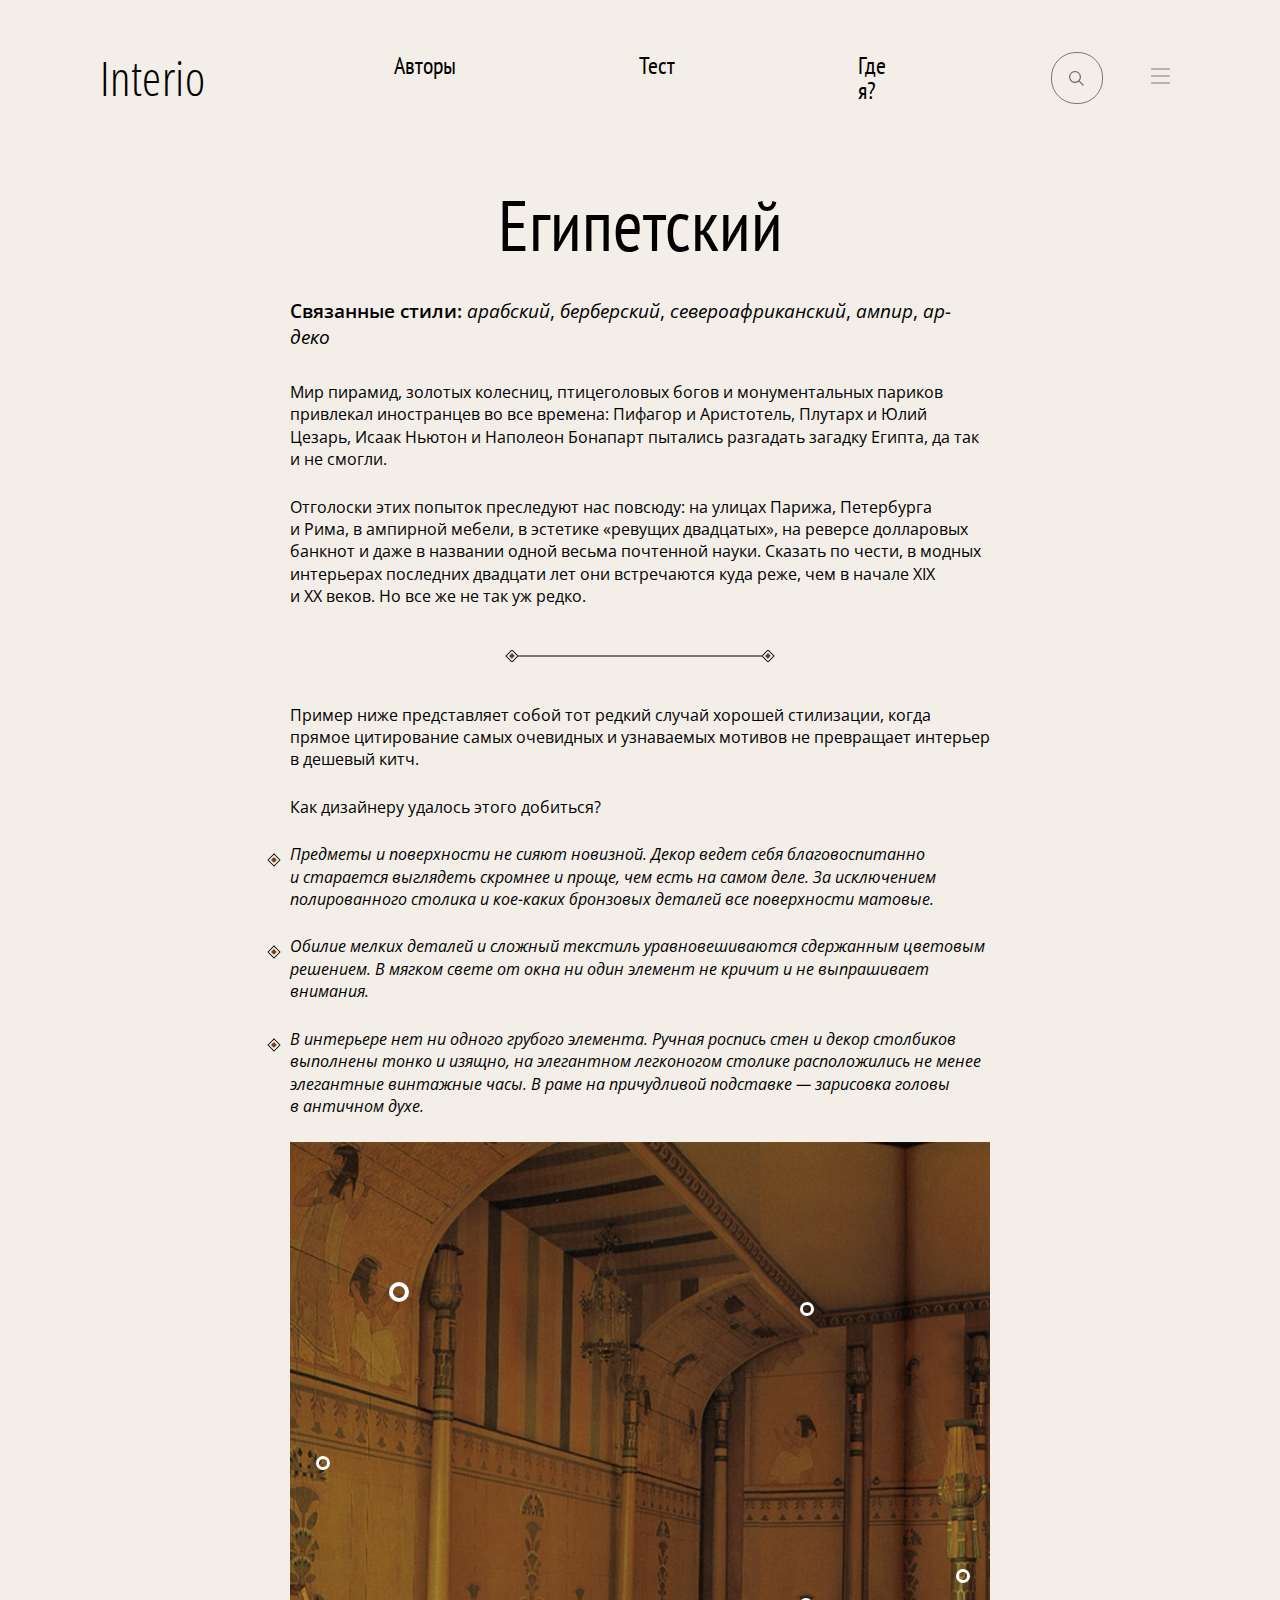
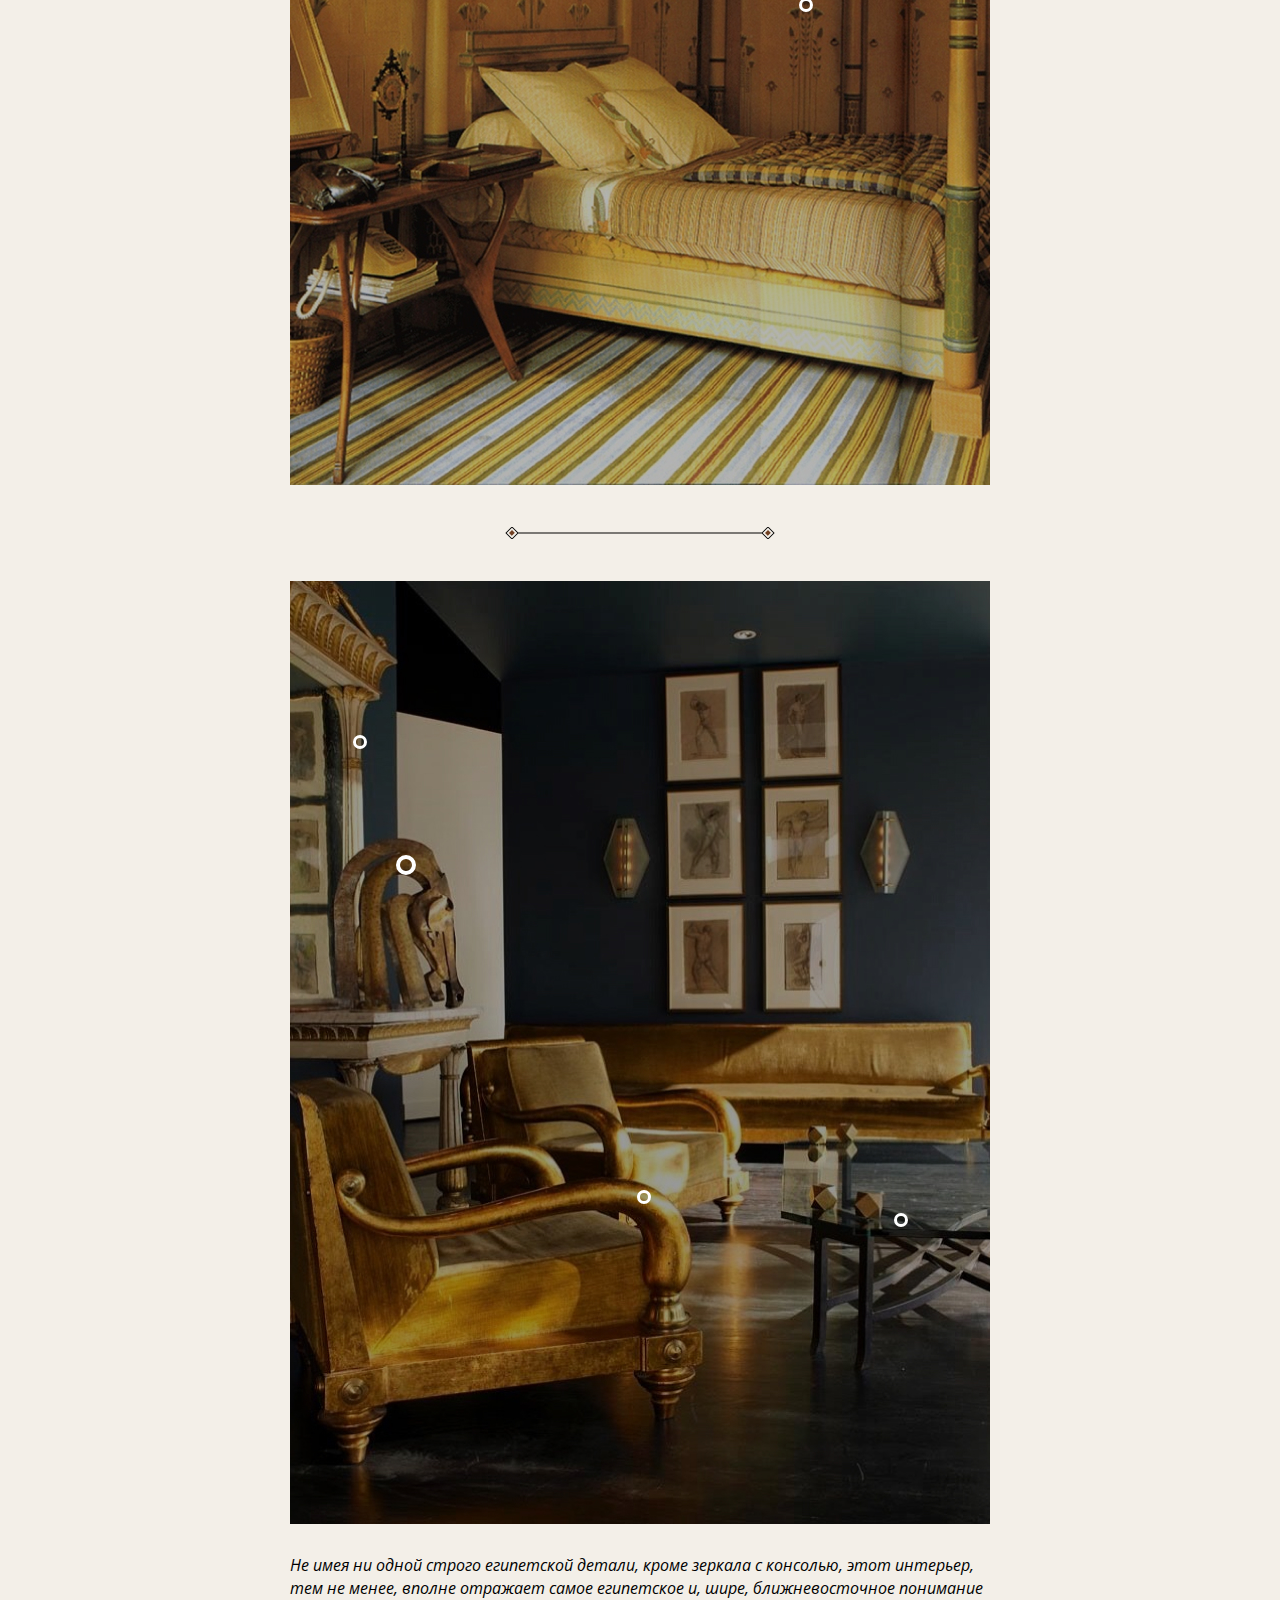
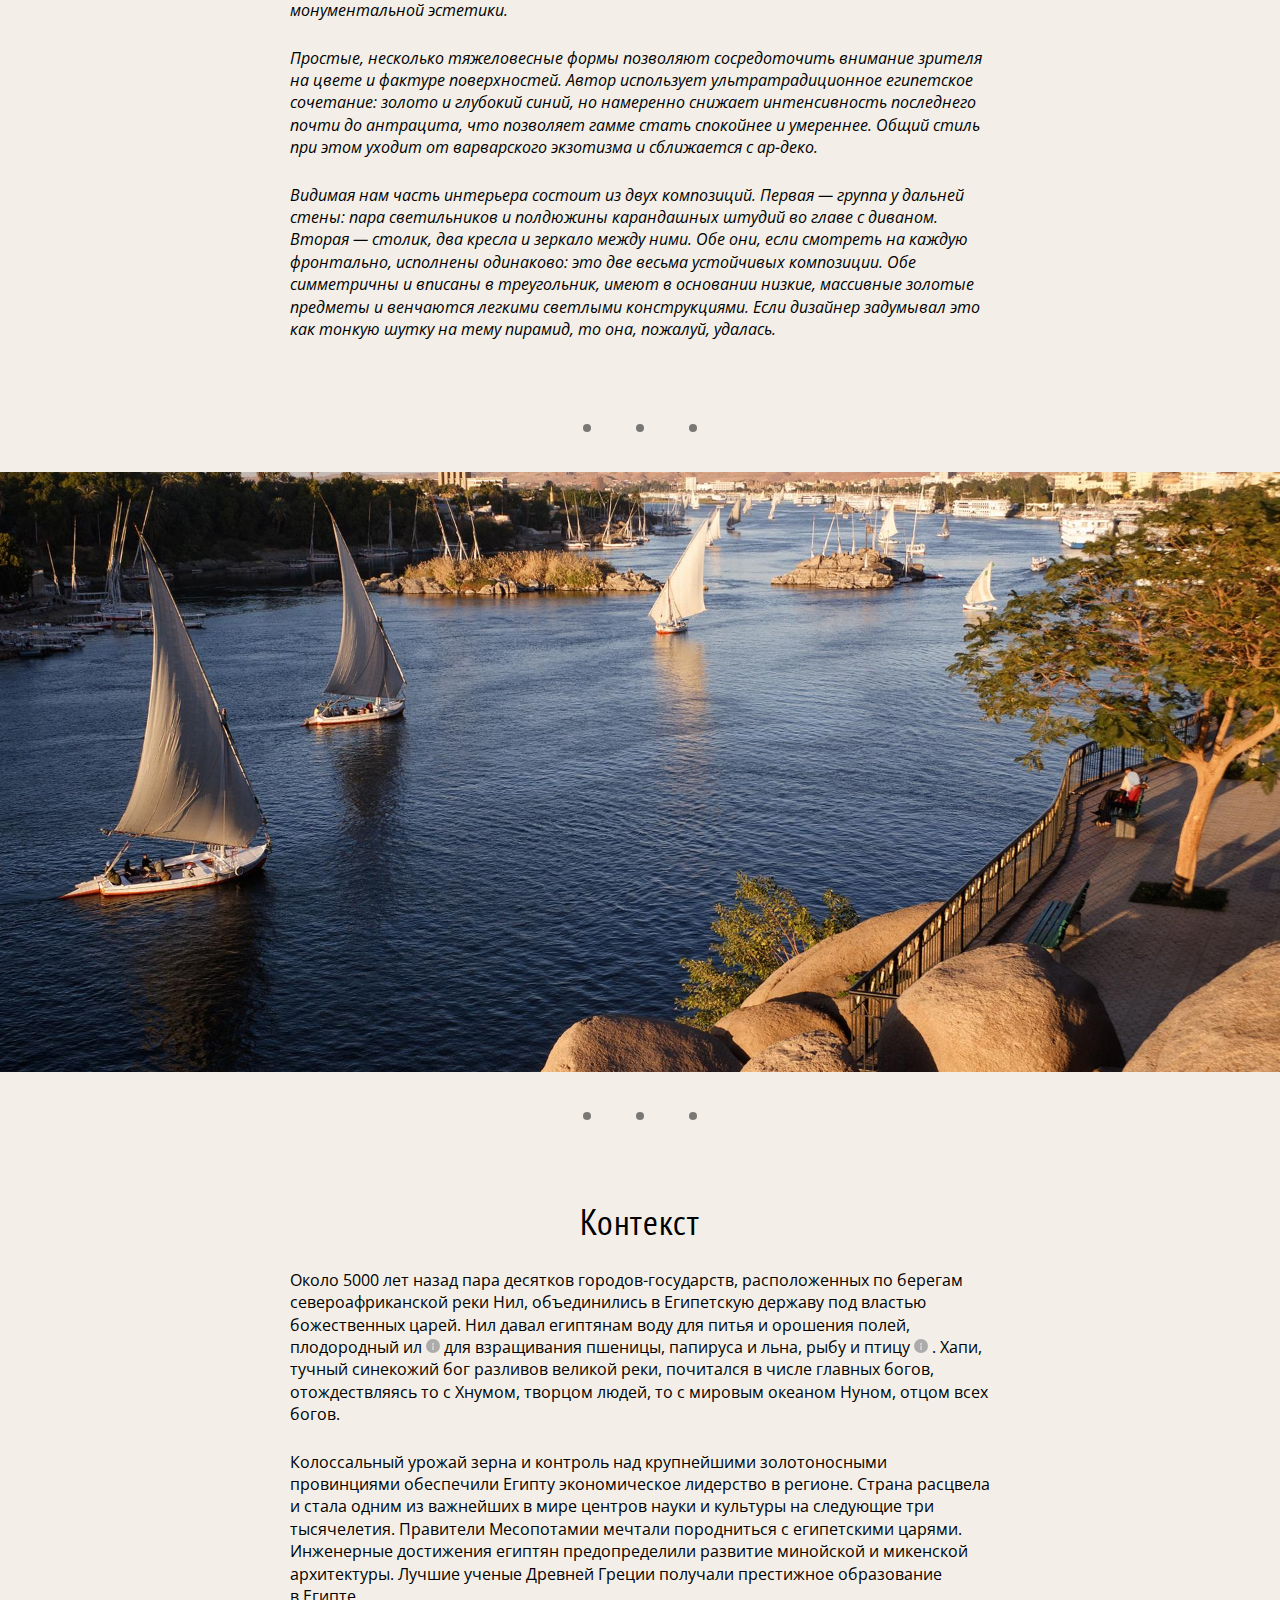
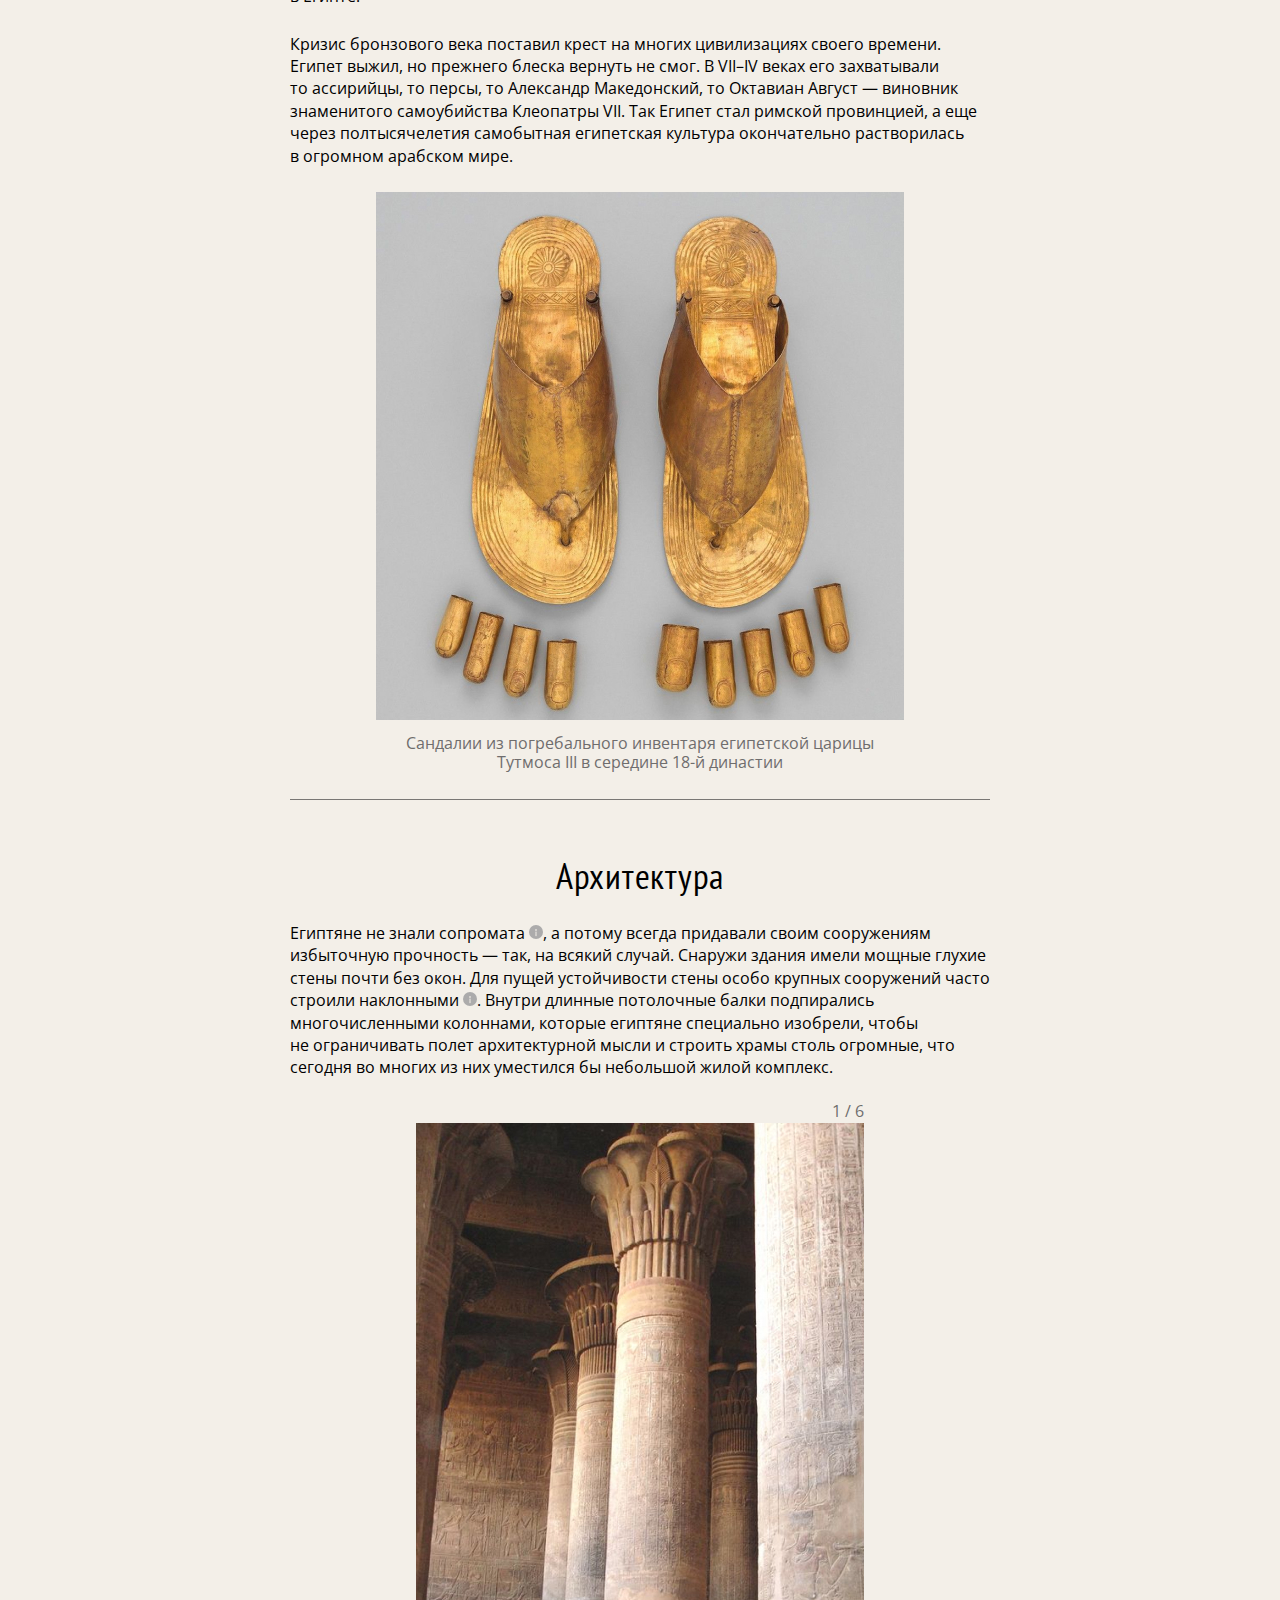
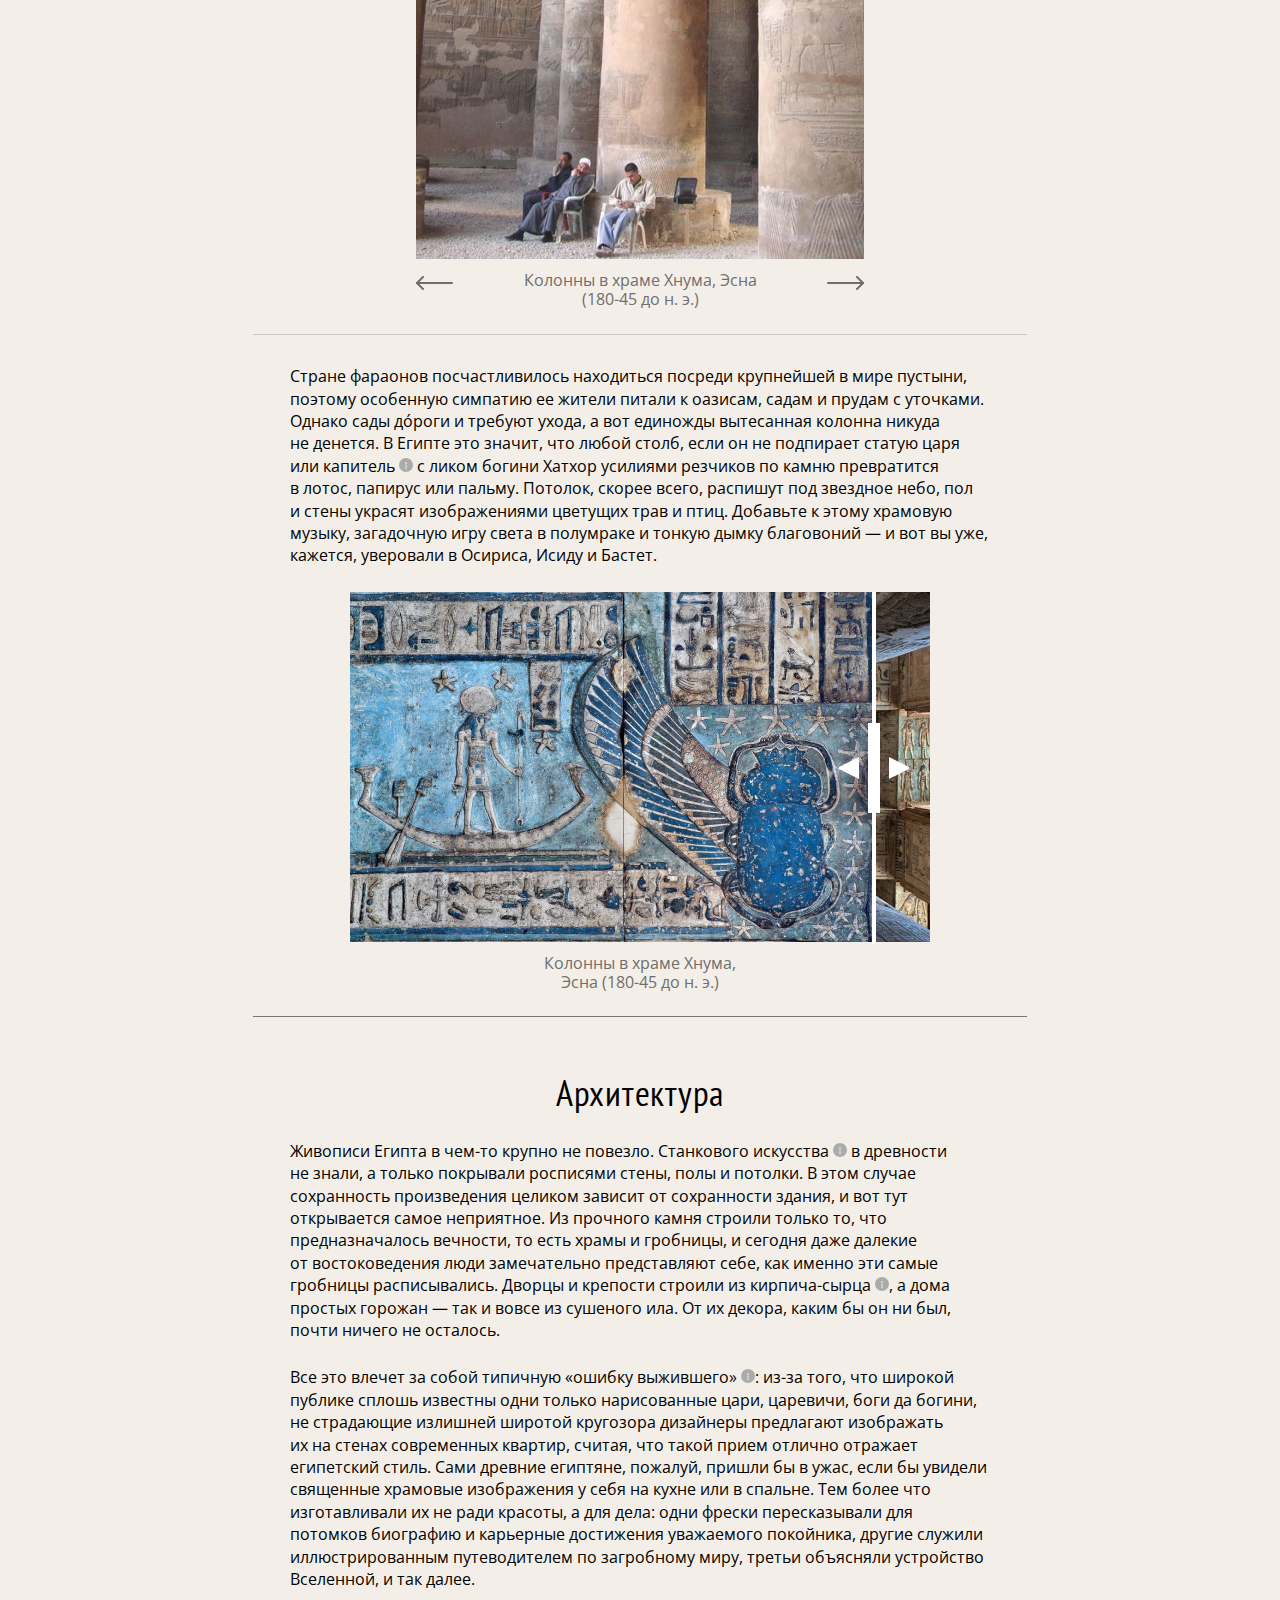
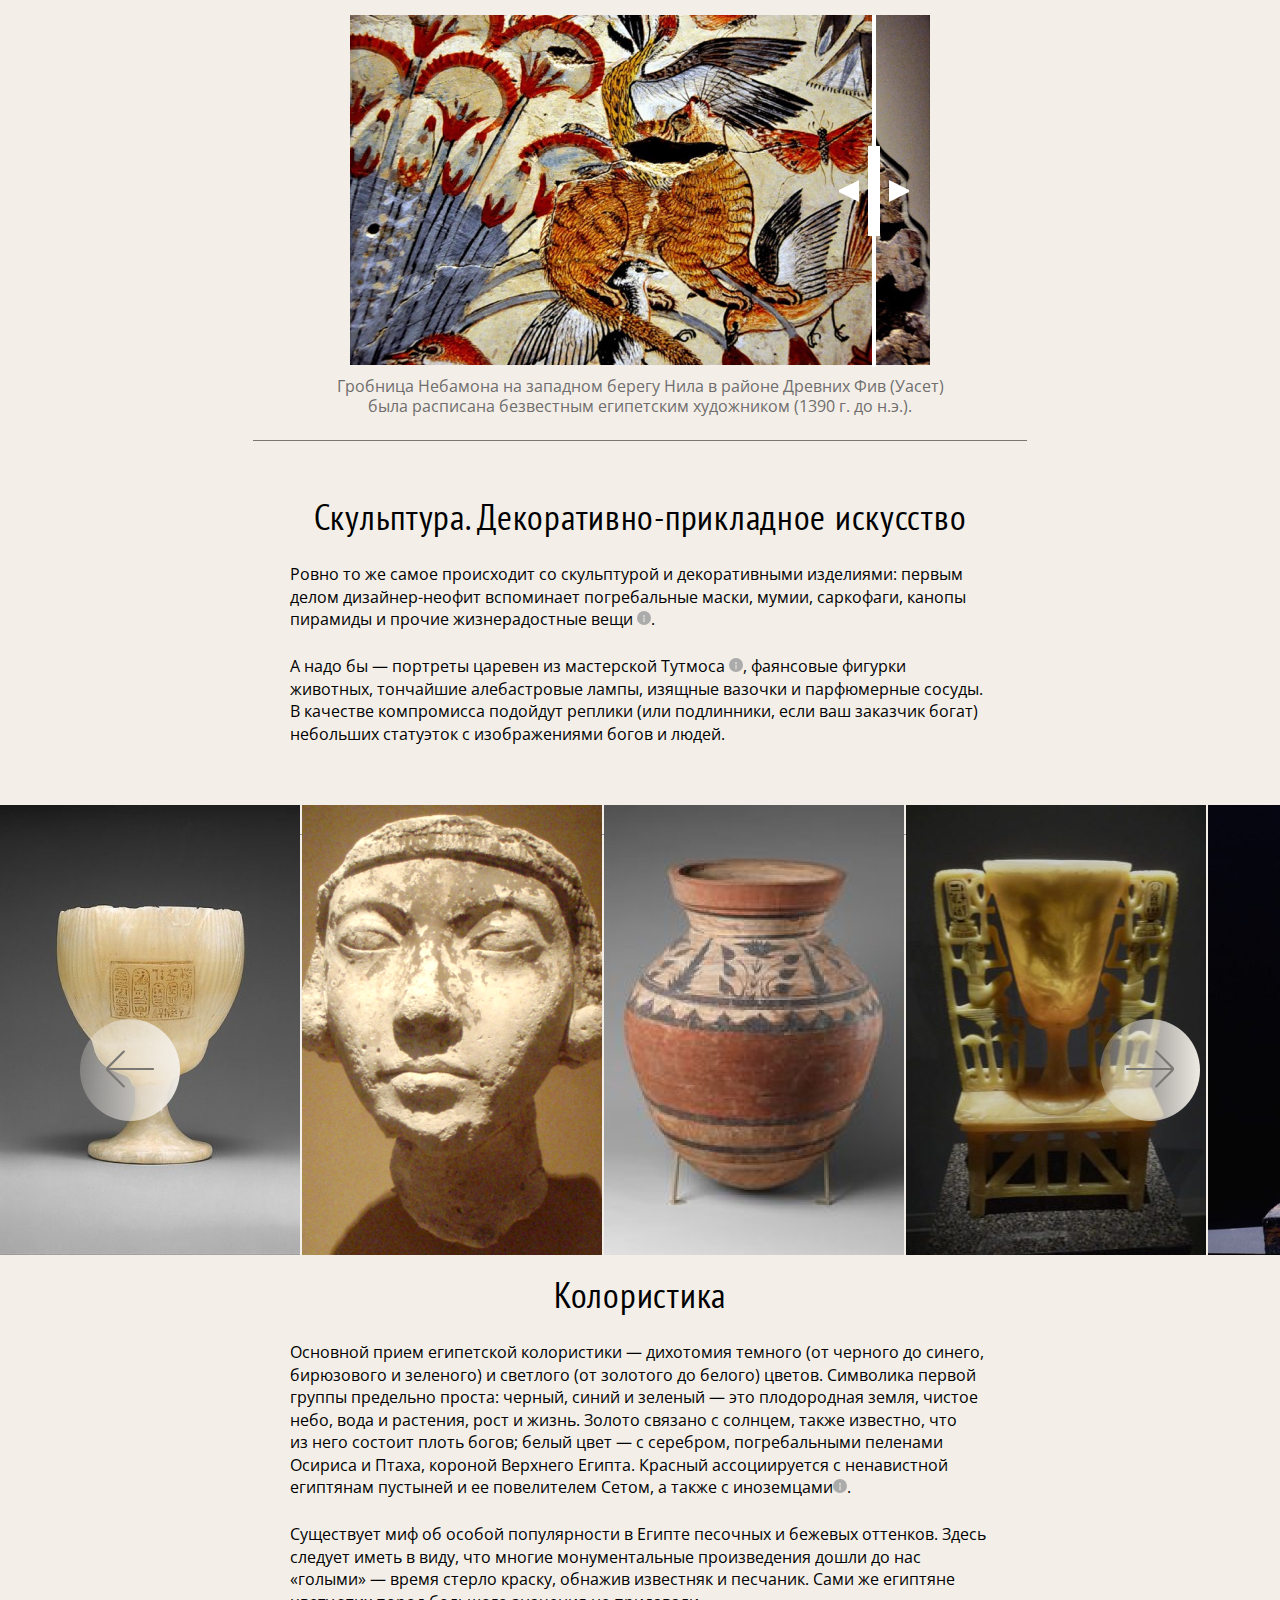
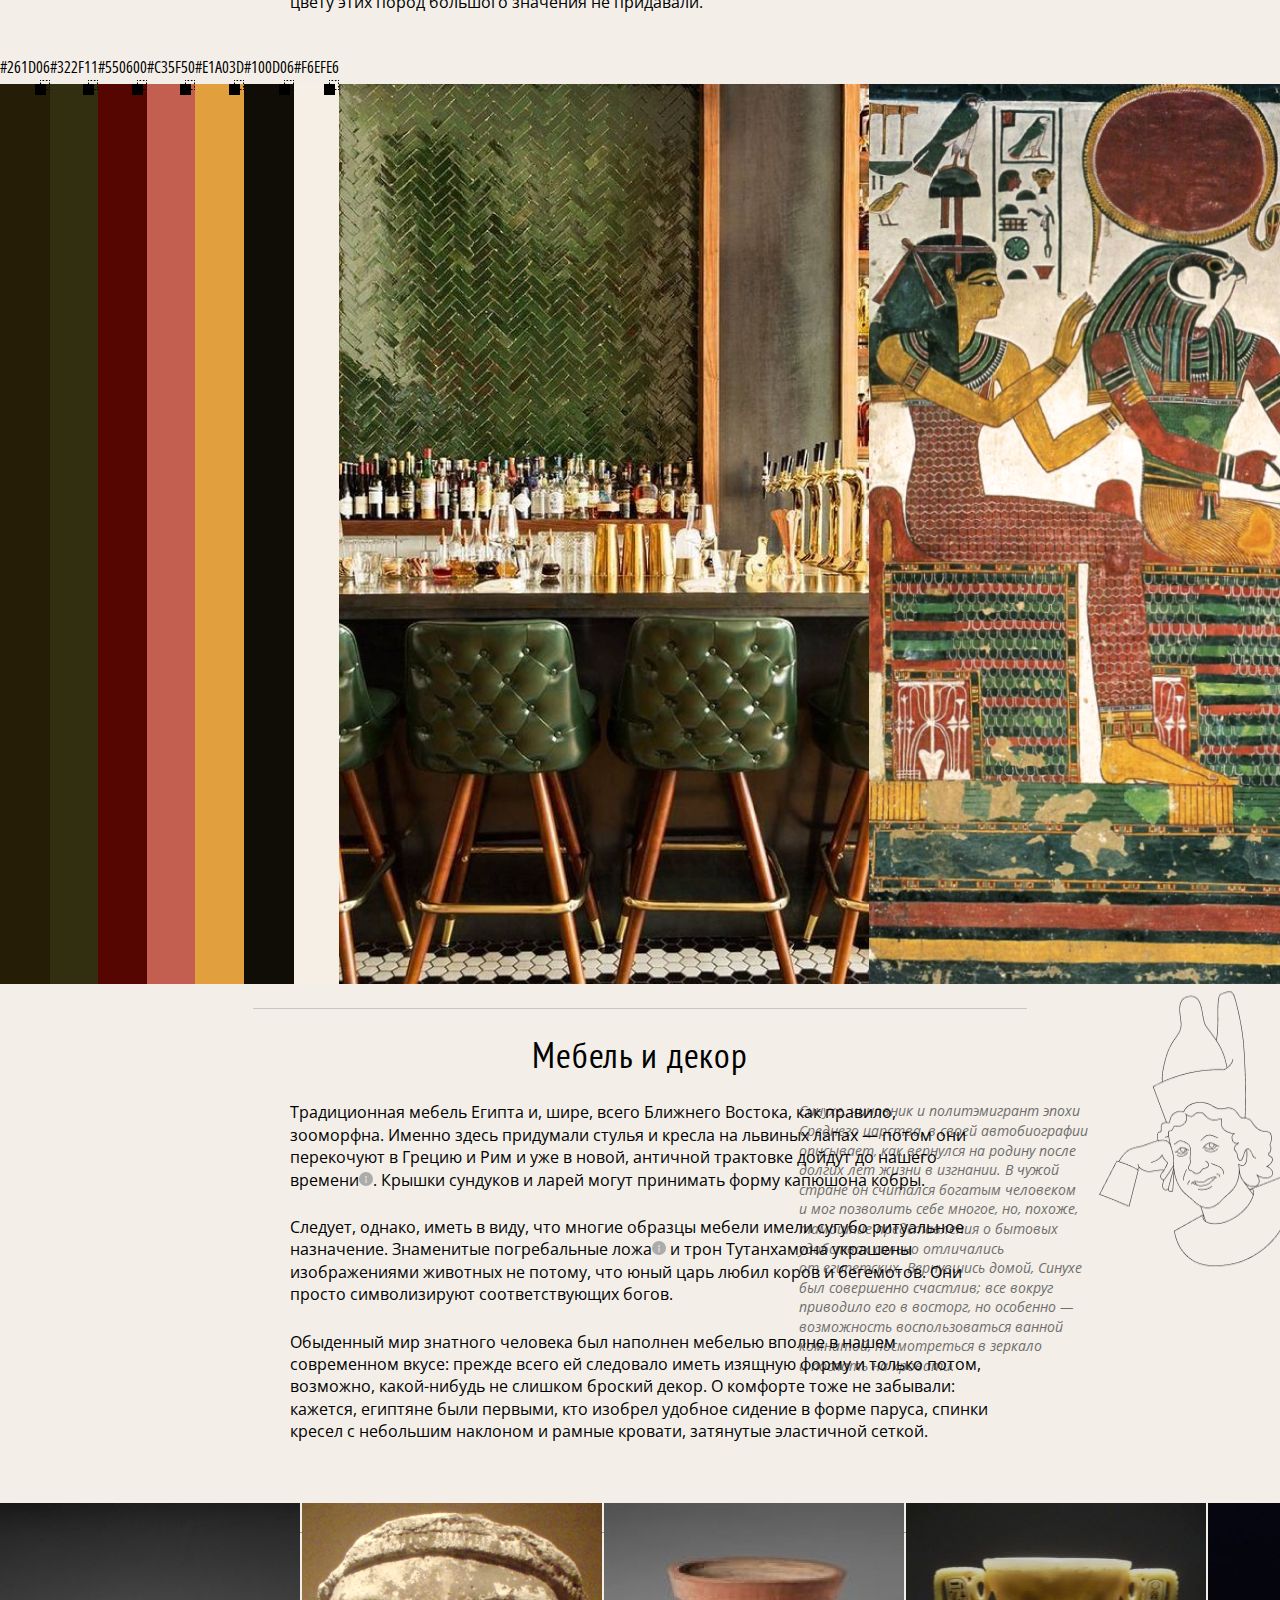
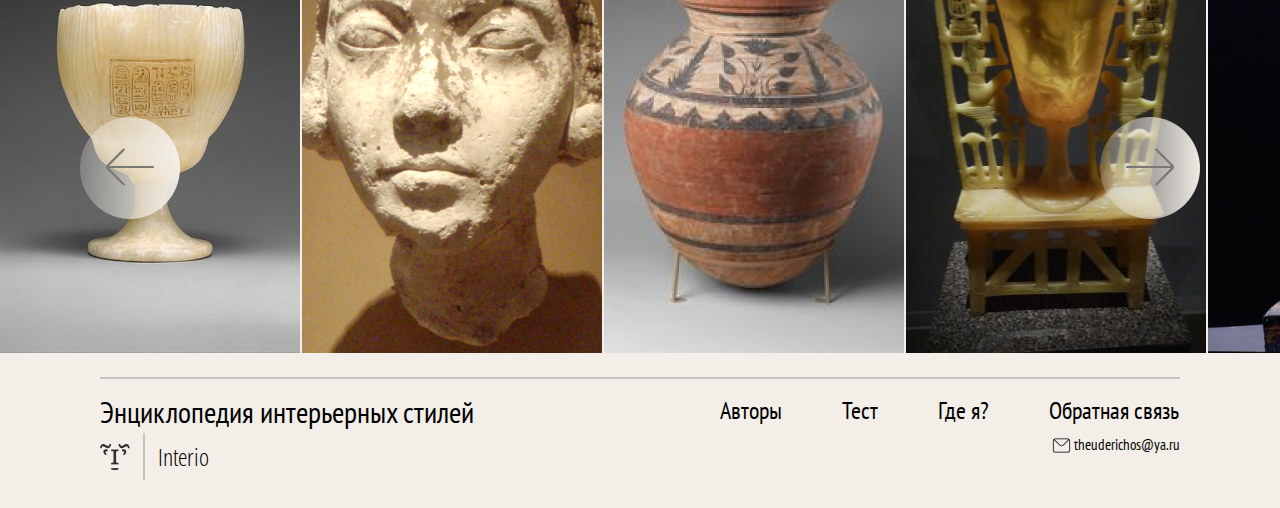
==== commit 72a6ea43: "fixes" ====
--- a/posts/egyptian.html
+++ b/posts/egyptian.html
@@ -742,6 +742,93 @@
             </div>
             <img class="colors-box__image" alt="color-image" src="../assets/east-and-africa/egypt/coloristic-1.jpg">
         </div>
+        <hr class="article__divider">
+        <h2 class="article__subheading">Мебель и декор</h2>
+        <div class="article__side-box">
+            <div class="article__side-text">Синухе, чиновник и&nbsp;политэмигрант эпохи Среднего царства, в&nbsp;своей
+                автобиографии описывает, как вернулся на&nbsp;родину после долгих лет жизни в&nbsp;изгнании.
+                В&nbsp;чужой стране он&nbsp;считался богатым человеком и&nbsp;мог позволить себе многое, но, похоже,
+                тамошние представления о&nbsp;бытовых удобствах сильно отличались от&nbsp;египетских. Вернувшись домой,
+                Синухе был совершенно счастлив; все вокруг приводило его в&nbsp;восторг, но&nbsp;особенно&nbsp;&mdash;
+                возможность воспользоваться ванной комнатой, посмотреться в&nbsp;зеркало и&nbsp;поспать на&nbsp;кровати.
+            </div>
+            <img alt="Face" src="../assets/east-and-africa/egypt/coolstory.png" class="article__side-image">
+        </div>
+        <div class="article__paragraph">
+            Традиционная мебель Египта&nbsp;и, шире, всего Ближнего Востока, как правило, зооморфна. Именно здесь
+            придумали стулья и&nbsp;кресла на&nbsp;львиных лапах&nbsp;&mdash; потом они перекочуют в&nbsp;Грецию
+            и&nbsp;Рим и&nbsp;уже в&nbsp;новой, античной трактовке дойдут до&nbsp;нашего времени<div
+                class="article__popup">
+                <div class="article__popup-text">
+                    даже если у&nbsp;бабушкиного кресла не&nbsp;обнаруживается пальцев и&nbsp;когтей, присмотритесь,
+                    не&nbsp;напоминает&nbsp;ли
+                    изгиб его передних
+                    ножек элегантную форму лап вашего домашнего кота
+                </div>
+            </div>. Крышки сундуков и&nbsp;ларей могут принимать форму капюшона кобры.
+        </div>
+        <div class="article__paragraph">Следует, однако, иметь в&nbsp;виду, что многие образцы мебели имели сугубо
+            ритуальное назначение. Знаменитые погребальные ложа<div class="article__popup">
+                <div class="article__popup-text">
+                    в интернете они нередко называются «кроватями»
+                </div>
+            </div> и&nbsp;трон Тутанхамона украшены изображениями животных не&nbsp;потому, что юный царь любил коров
+            и&nbsp;бегемотов. Они просто символизируют соответствующих богов.</div>
+        <div class="article__paragraph">Обыденный мир знатного человека был наполнен мебелью вполне в&nbsp;нашем
+            современном вкусе: прежде всего ей&nbsp;следовало иметь
+            изящную форму и&nbsp;только потом, возможно, какой-нибудь не&nbsp;слишком броский декор. О&nbsp;комфорте
+            тоже не&nbsp;забывали: кажется,
+            египтяне были первыми, кто изобрел удобное сидение в&nbsp;форме паруса, спинки кресел с&nbsp;небольшим
+            наклоном и&nbsp;рамные кровати,
+            затянутые эластичной сеткой.
+        </div>
+        <div class="article__carousel carousel">
+            <div class="carousel__arrow arrow-left">
+                <svg width="100" height="100" viewBox="0 0 100 100" fill="none" xmlns="http://www.w3.org/2000/svg">
+                    <rect x="100" y="100" width="100" height="100" rx="50" transform="rotate(-180 100 100)" />
+                    <path fill-rule="evenodd" clip-rule="evenodd"
+                        d="M43.0743 68.2734C43.5014 68.7005 44.1939 68.7005 44.6211 68.2734C45.0482 67.8463 45.0482 67.1537 44.6211 66.7266L28.9882 51.0937L72.9688 51.0937C73.5728 51.0937 74.0625 50.6041 74.0625 50C74.0625 49.3959 73.5728 48.9062 72.9688 48.9062L28.9882 48.9062L44.621 33.2735C45.0482 32.8463 45.0482 32.1538 44.621 31.7267C44.1939 31.2995 43.5014 31.2995 43.0742 31.7267L26.7344 48.0665C25.6665 49.1344 25.6665 50.8657 26.7344 51.9335L43.0743 68.2734Z"
+                        fill="#797874" />
+                </svg>
+            </div>
+            <div class="carousel__image-container">
+                <img src="../assets/east-and-africa/egypt/carousel-1-image-1.jpg" alt="carousel-image"
+                    class="carousel__image">
+                <img src="../assets/east-and-africa/egypt/carousel-1-image-2.jpg" alt="carousel-image"
+                    class="carousel__image">
+                <img src="../assets/east-and-africa/egypt/carousel-1-image-3.jpg" alt="carousel-image"
+                    class="carousel__image">
+                <img src="../assets/east-and-africa/egypt/carousel-1-image-4.jpg" alt="carousel-image"
+                    class="carousel__image">
+                <img src="../assets/east-and-africa/egypt/carousel-1-image-5.jpg" alt="carousel-image"
+                    class="carousel__image">
+                <img src="../assets/east-and-africa/egypt/carousel-1-image-6.jpg" alt="carousel-image"
+                    class="carousel__image">
+                <img src="../assets/east-and-africa/egypt/carousel-1-image-7.jpg" alt="carousel-image"
+                    class="carousel__image">
+                <img src="../assets/east-and-africa/egypt/carousel-1-image-8.jpg" alt="carousel-image"
+                    class="carousel__image">
+                <img src="../assets/east-and-africa/egypt/carousel-1-image-9.jpg" alt="carousel-image"
+                    class="carousel__image">
+                <img src="../assets/east-and-africa/egypt/carousel-1-image-10.jpg" alt="carousel-image"
+                    class="carousel__image">
+                <img src="../assets/east-and-africa/egypt/carousel-1-image-11.jpg" alt="carousel-image"
+                    class="carousel__image">
+                <img src="../assets/east-and-africa/egypt/carousel-1-image-12.jpg" alt="carousel-image"
+                    class="carousel__image">
+                <img src="../assets/east-and-africa/egypt/carousel-1-image-13.jpg" alt="carousel-image"
+                    class="carousel__image">
+            </div>
+            <div class="carousel__arrow arrow-right">
+                <svg width="100" height="100" viewBox="0 0 100 100" fill="none" xmlns="http://www.w3.org/2000/svg">
+                    <rect width="100" height="100" rx="50" />
+                    <path fill-rule="evenodd" clip-rule="evenodd"
+                        d="M56.9257 31.7266C56.4986 31.2995 55.8061 31.2995 55.3789 31.7266C54.9518 32.1537 54.9518 32.8463 55.3789 33.2734L71.0118 48.9062L27.0313 48.9063C26.4272 48.9063 25.9375 49.3959 25.9375 50C25.9375 50.6041 26.4272 51.0938 27.0313 51.0938L71.0118 51.0937L55.379 66.7265C54.9518 67.1537 54.9518 67.8462 55.379 68.2733C55.8061 68.7005 56.4986 68.7005 56.9258 68.2733L73.2656 51.9335C74.3335 50.8656 74.3335 49.1343 73.2656 48.0665L56.9257 31.7266Z"
+                        fill="#797874" />
+                </svg>
+            </div>
+            <hr class="carousel__hr">
+        </div>
     </article>
 
     <footer class="footer">
--- a/styles/styles.css
+++ b/styles/styles.css
@@ -701,6 +701,24 @@
   margin-bottom: 24px;
 }
 
+.article__side-box {
+  position: absolute;
+  right: 0;
+  display: flex;
+}
+
+.article__side-text {
+  font-family: "Open Sans";
+  width: 300px;
+  font-style: italic;
+  line-height: 140%;
+  color: #6F6D6D;
+}
+
+.article__side-image {
+  transform: translateY(-40%);
+}
+
 .points {
   width: 700px;
   margin-inline: auto;
@@ -888,6 +906,8 @@
 }
 
 .carousel {
+  overflow: hidden;
+  height: 450px;
   position: relative;
 }
 .carousel__arrow {
@@ -897,13 +917,20 @@
 }
 .carousel__image-container {
   overflow: hidden;
-  position: relative;
-  height: 450px;
+  position: absolute;
+  width: -webkit-max-content;
+  width: -moz-max-content;
+  width: max-content;
+  left: 0;
+  top: 0;
+  display: flex;
+  gap: 2px;
+  padding-right: 2px;
+  transition: left 0.7s;
 }
 .carousel__image {
   height: 450px;
-  position: absolute;
-  transition: left 0.7s;
+  flex-shrink: 0;
 }
 .carousel__slider-info {
   width: 775px;
@@ -943,6 +970,7 @@
 .colors-box {
   width: 100%;
   margin-top: 71px;
+  margin-bottom: 24px;
   height: 900px;
   display: flex;
 }
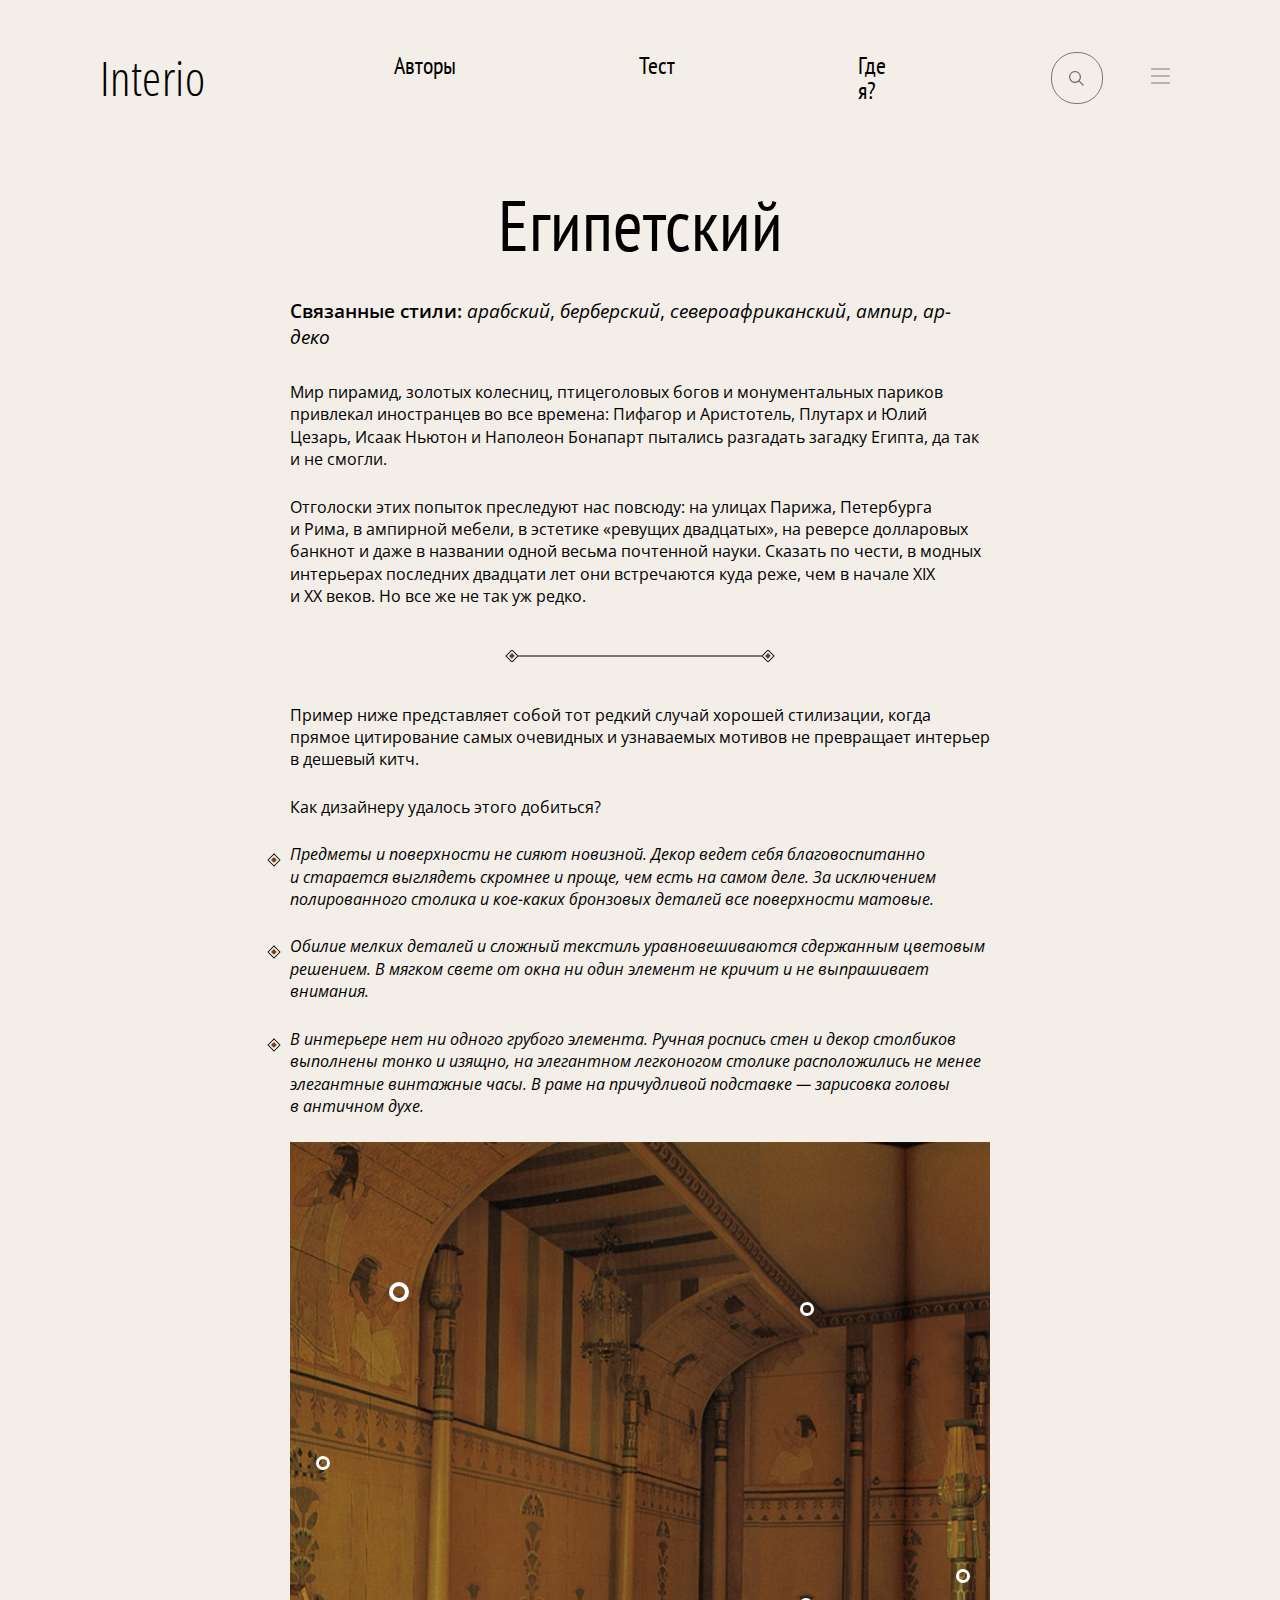
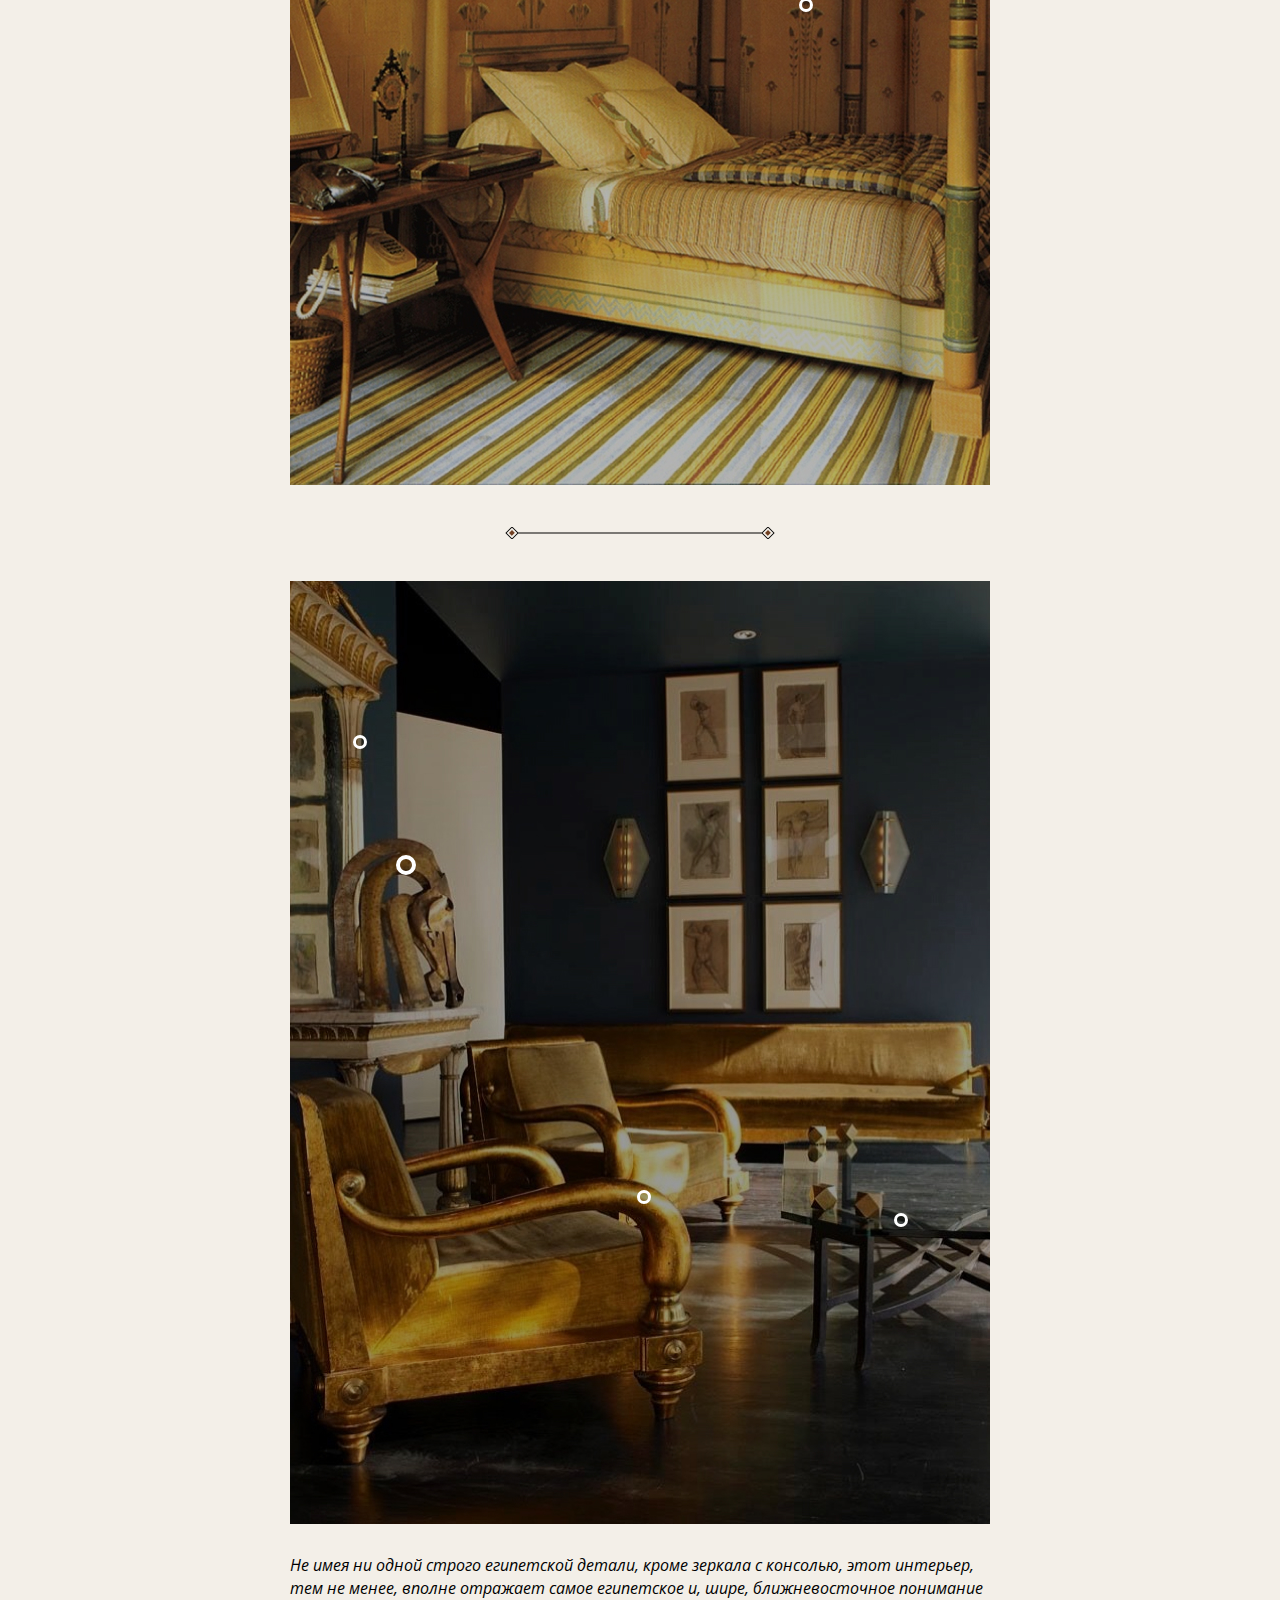
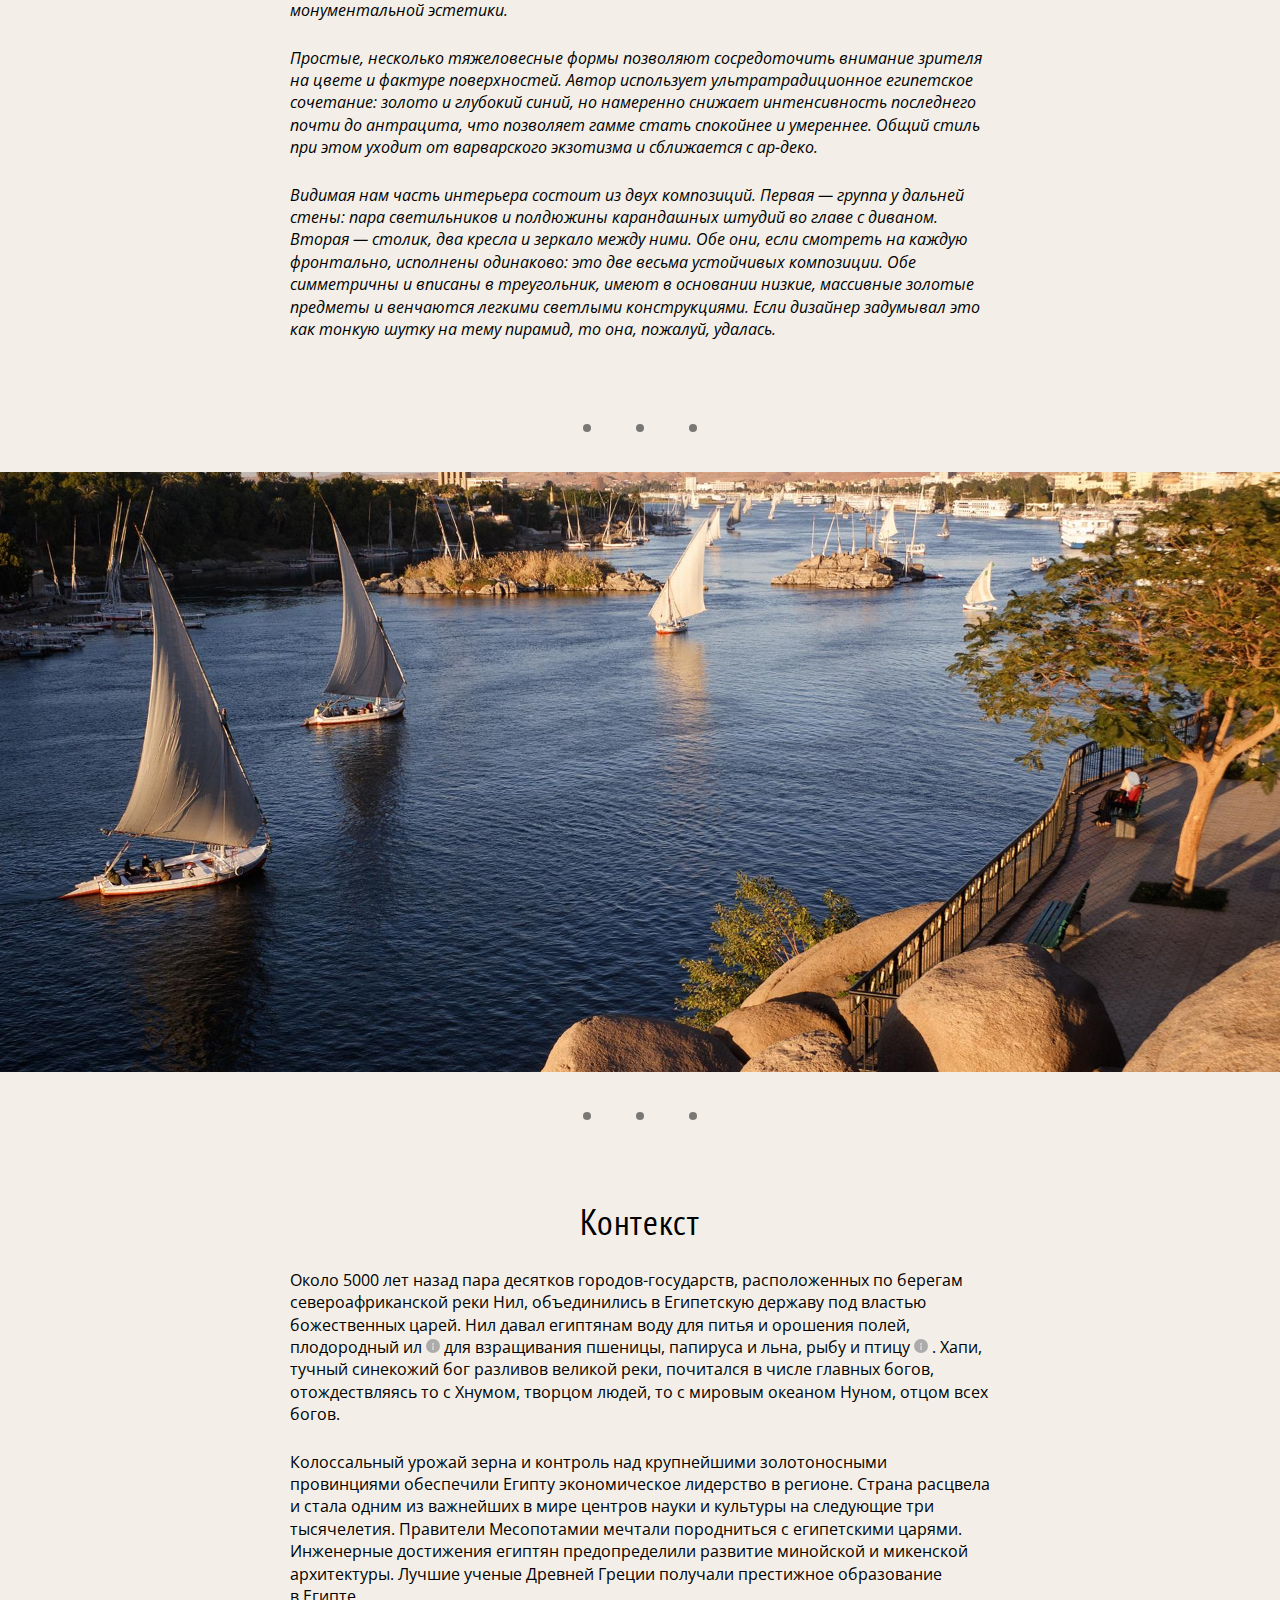
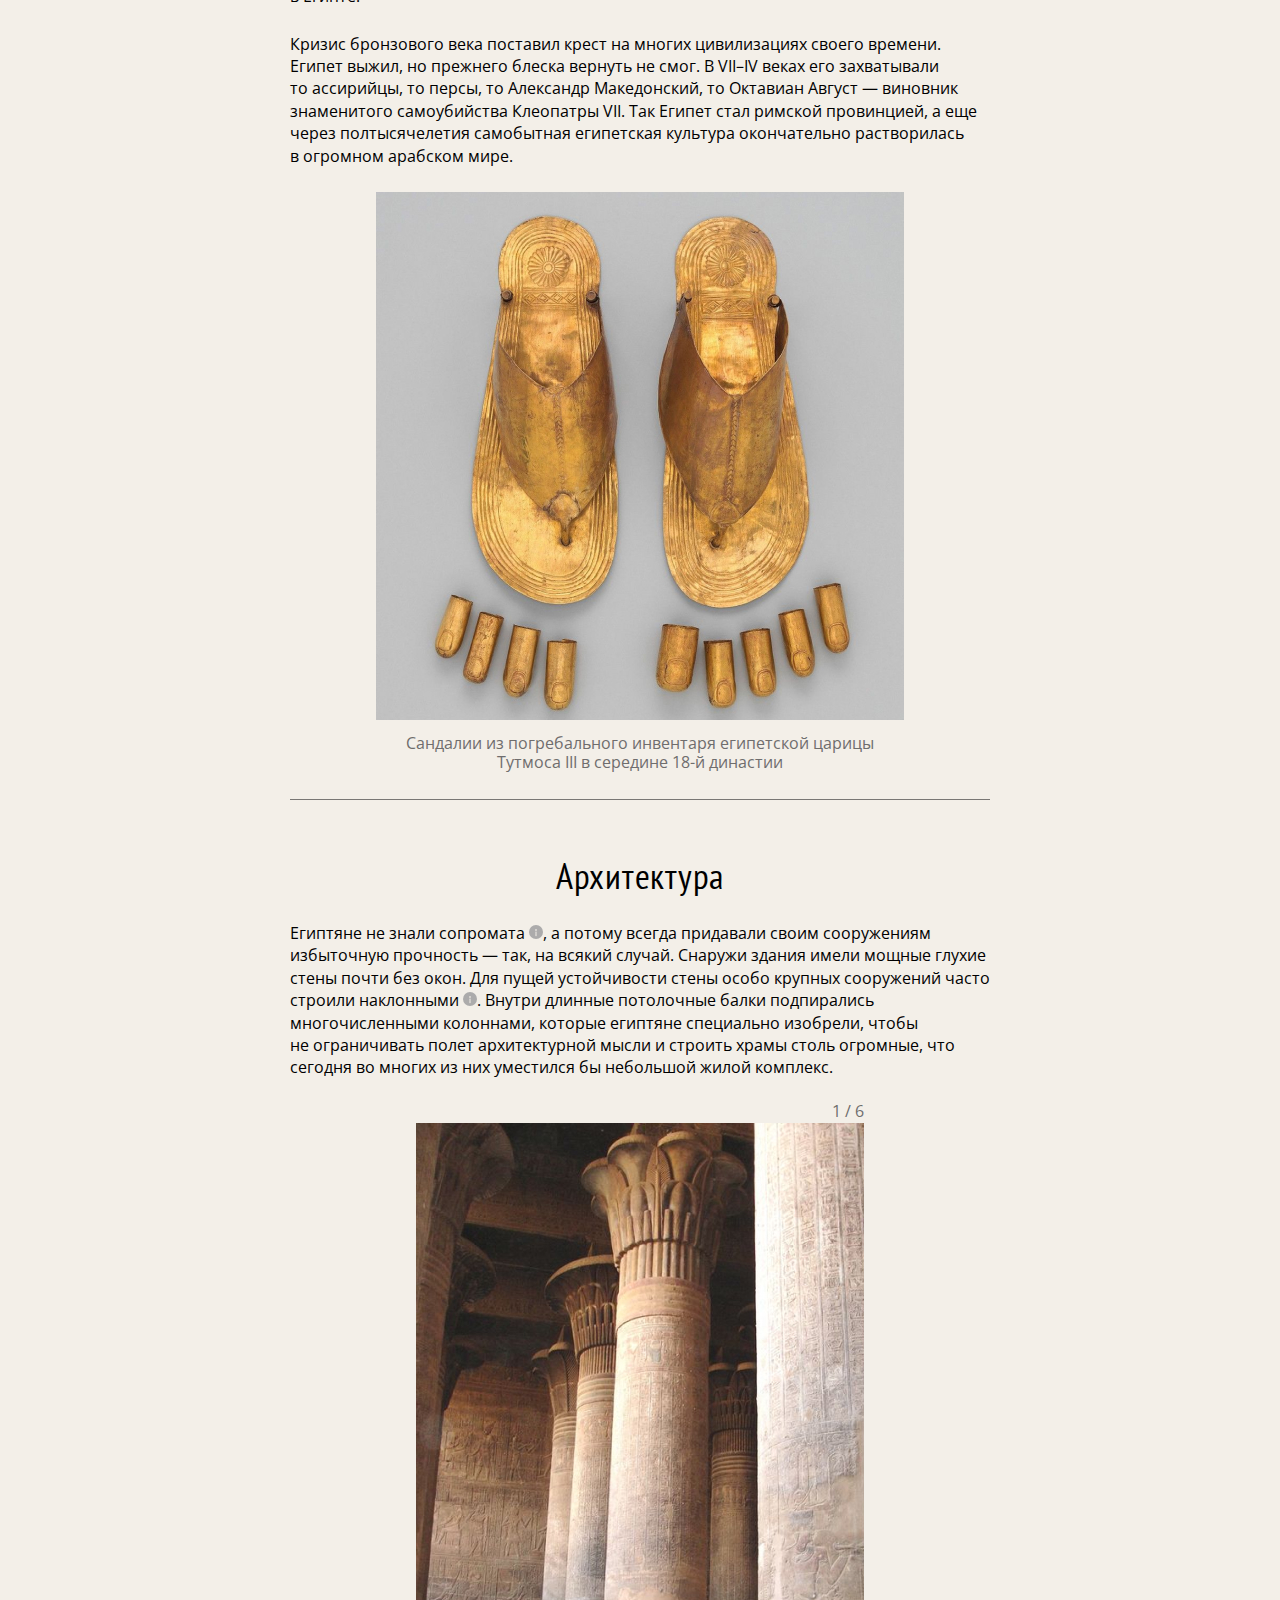
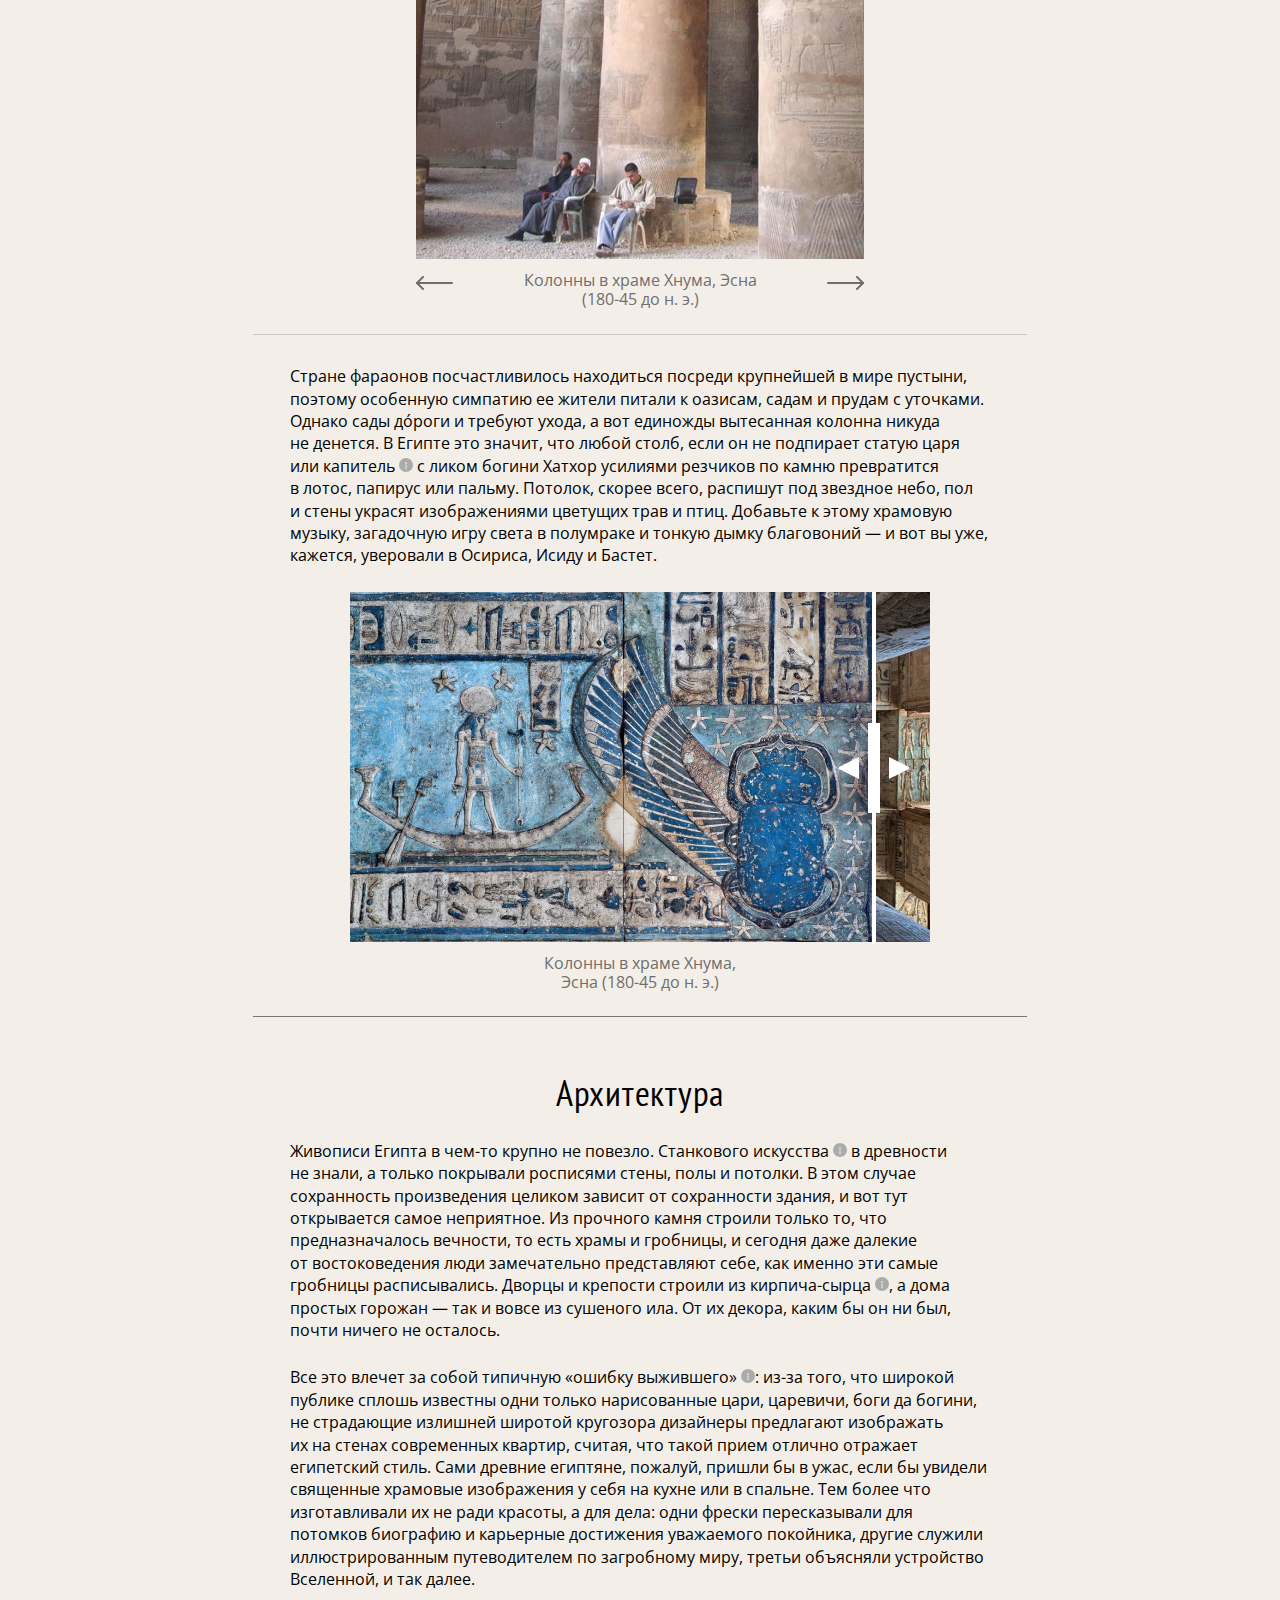
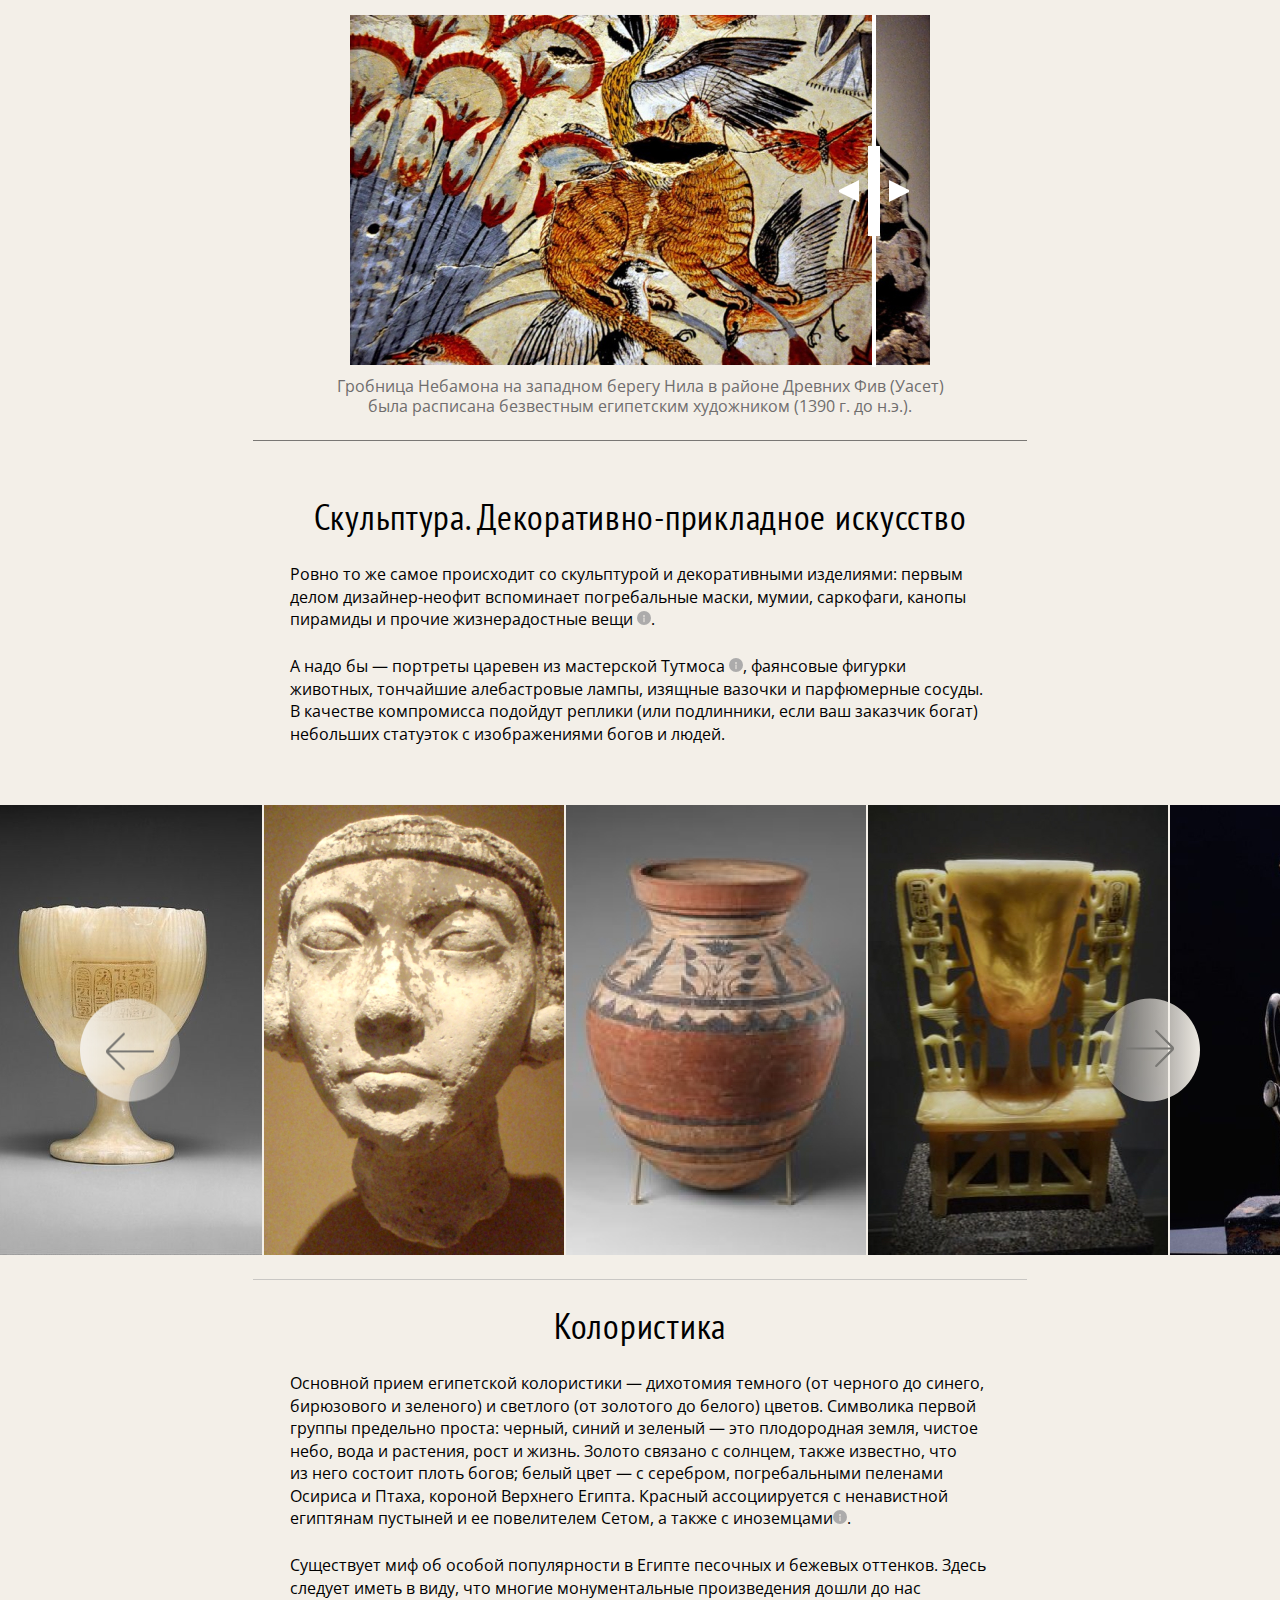
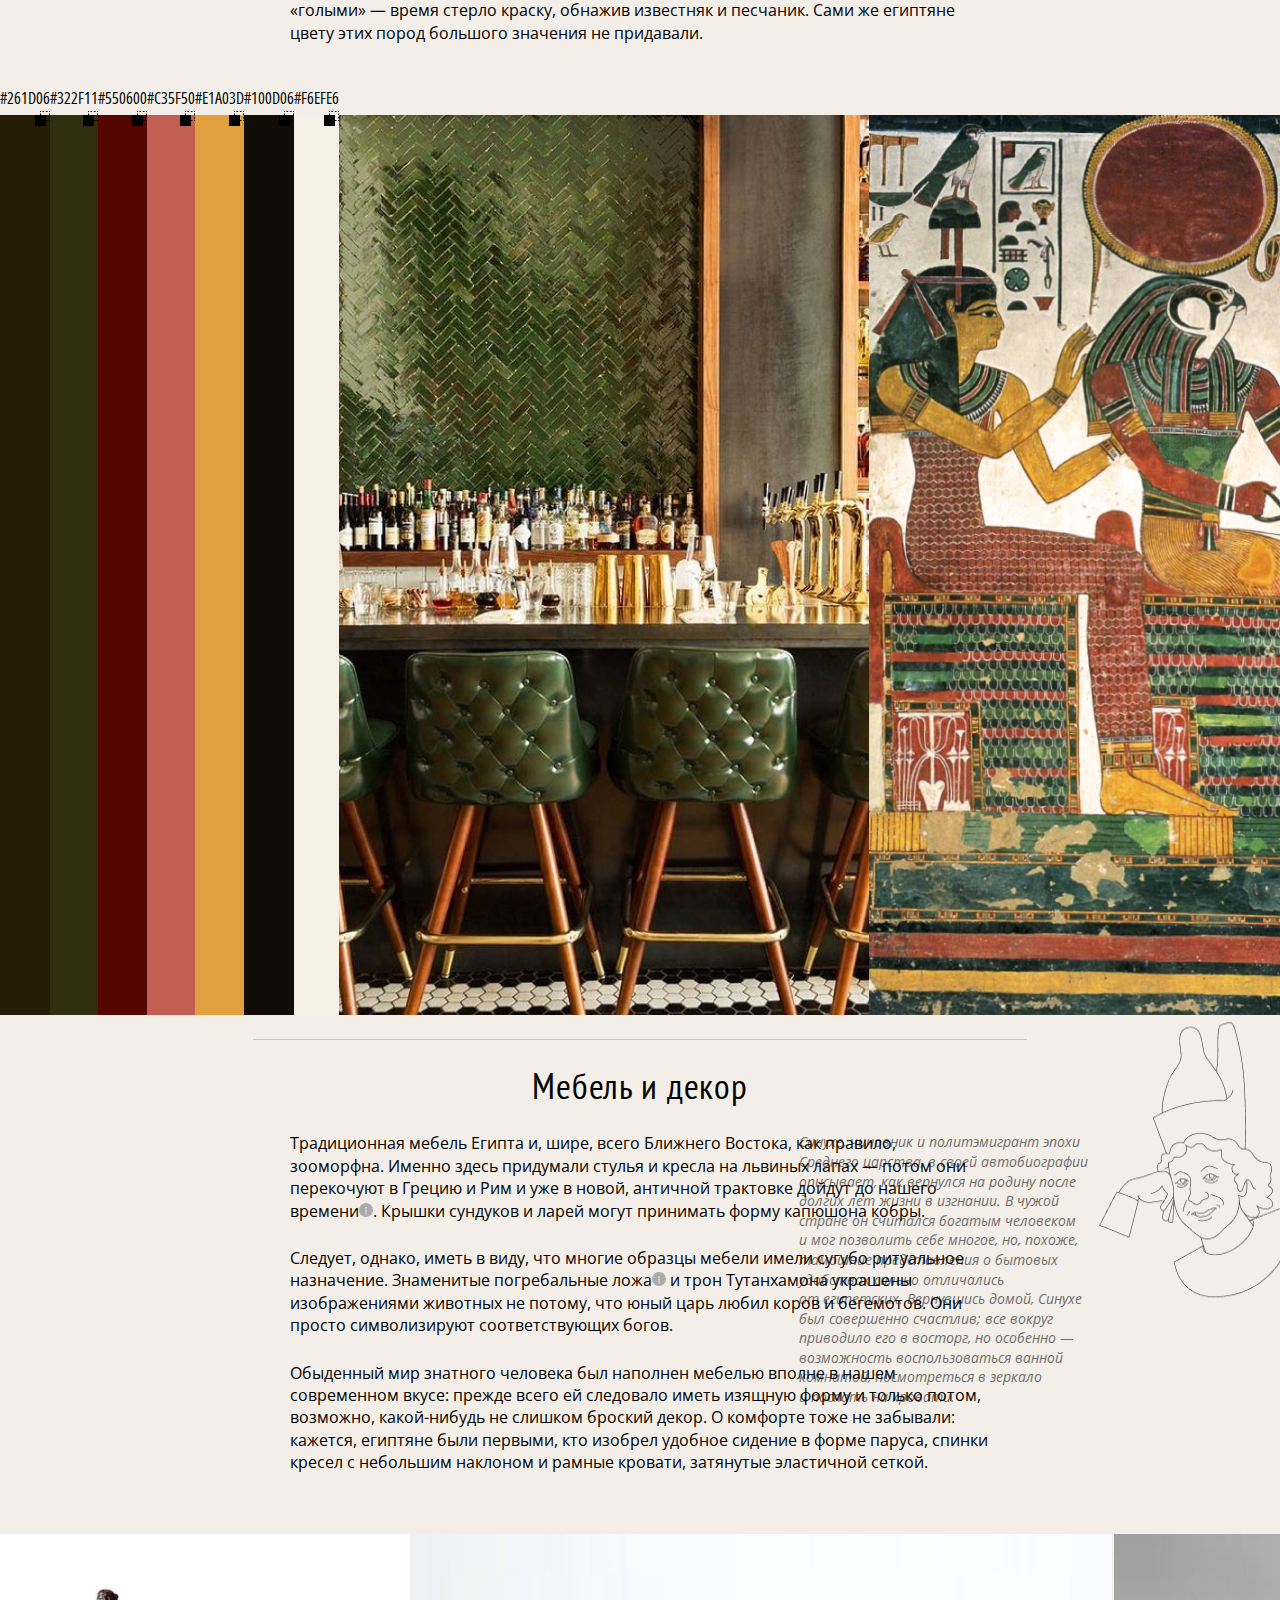
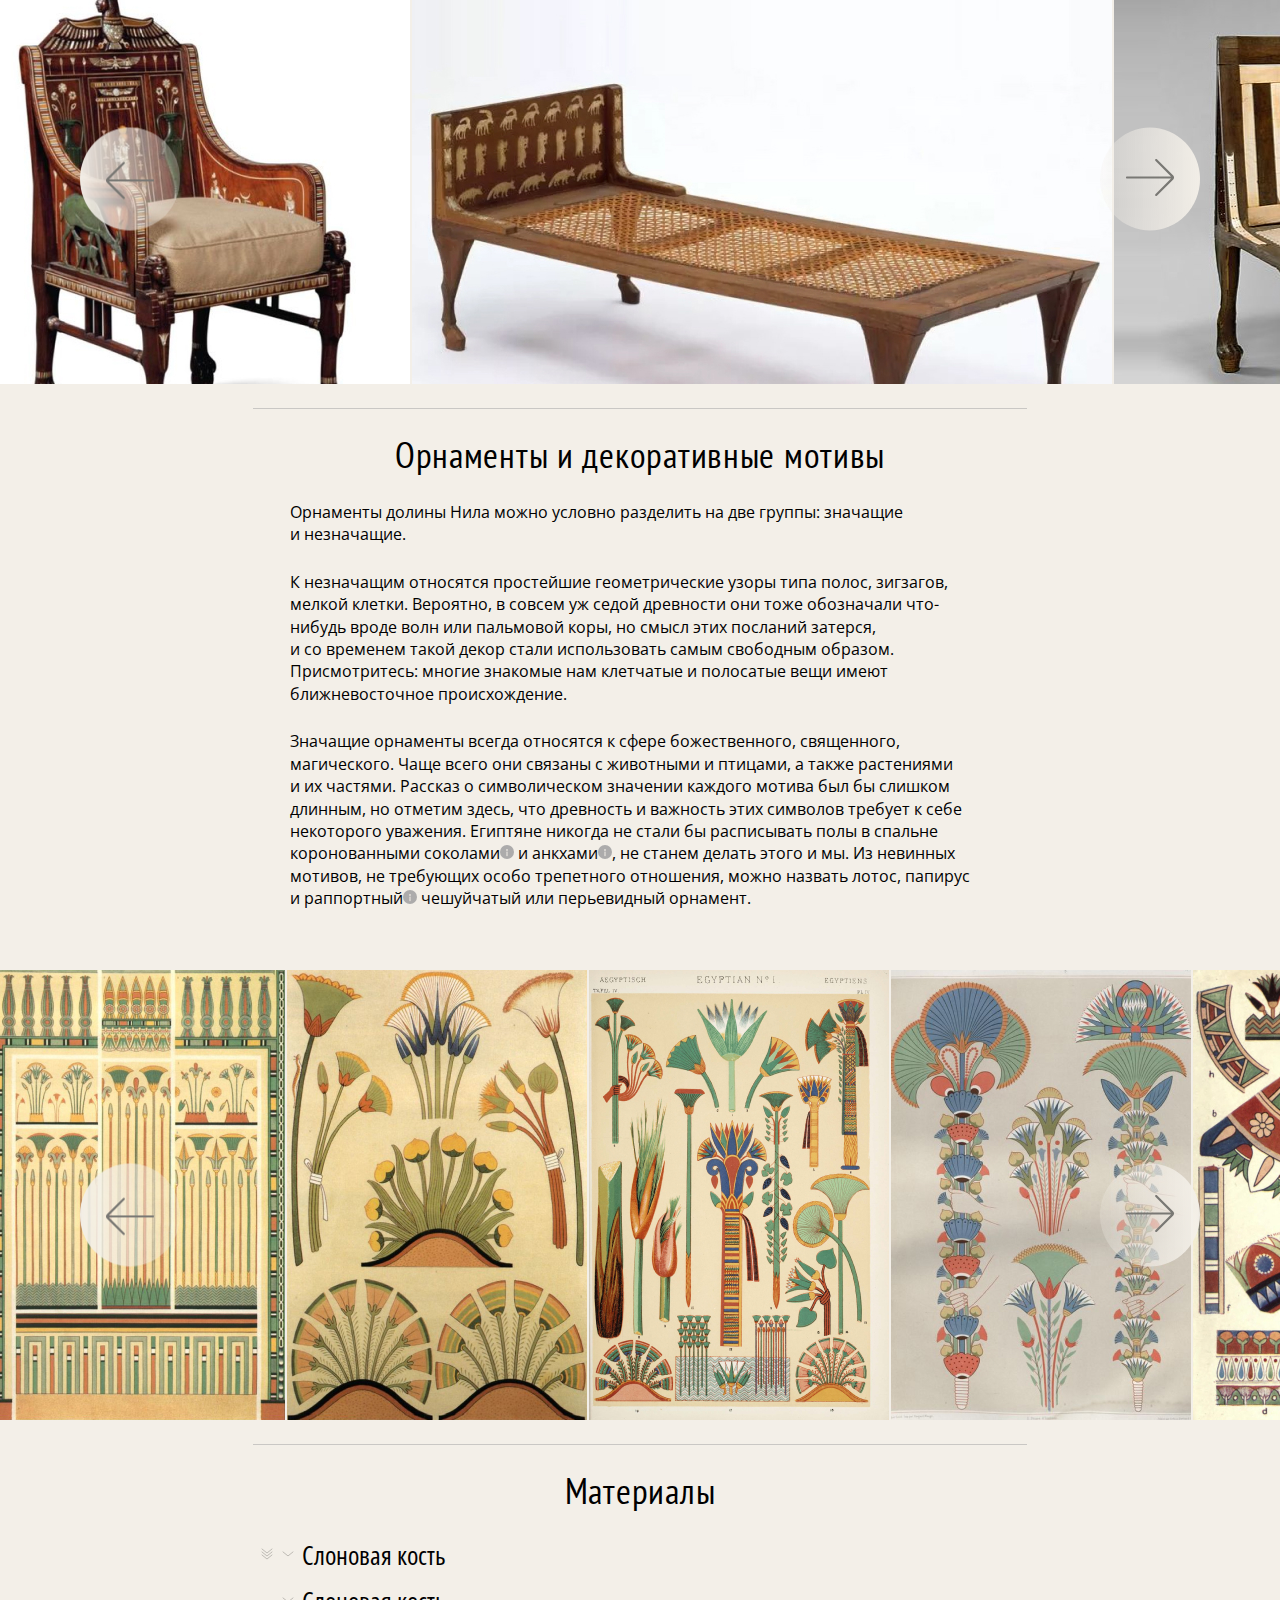
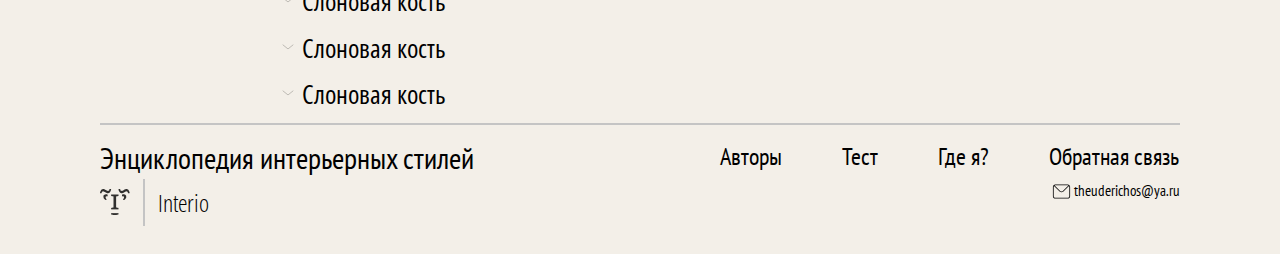
==== commit e8930b21: "egypt almost finished" ====
--- a/posts/egyptian.html
+++ b/posts/egyptian.html
@@ -11,6 +11,7 @@
         href="https://fonts.googleapis.com/css2?family=Open+Sans:ital,wdth,wght@0,75,300;0,75,400;0,100,300;0,100,400;1,100,400&family=PT+Sans&family=PT+Sans+Narrow&display=swap"
         rel="stylesheet">
     <link rel="stylesheet" href="../styles/styles.css">
+    <script src="https://cdn.jsdelivr.net/npm/@splidejs/splide@4.0.1/dist/js/splide.min.js"></script>
     <title>Interio</title>
 </head>
 
@@ -648,53 +649,72 @@
             В&nbsp;качестве компромисса подойдут реплики (или подлинники, если ваш заказчик богат) небольших статуэток
             с&nbsp;изображениями богов и&nbsp;людей.
         </div>
-        <div class="article__carousel carousel">
-            <div class="carousel__arrow arrow-left">
-                <svg width="100" height="100" viewBox="0 0 100 100" fill="none" xmlns="http://www.w3.org/2000/svg">
-                    <rect x="100" y="100" width="100" height="100" rx="50" transform="rotate(-180 100 100)" />
-                    <path fill-rule="evenodd" clip-rule="evenodd"
-                        d="M43.0743 68.2734C43.5014 68.7005 44.1939 68.7005 44.6211 68.2734C45.0482 67.8463 45.0482 67.1537 44.6211 66.7266L28.9882 51.0937L72.9688 51.0937C73.5728 51.0937 74.0625 50.6041 74.0625 50C74.0625 49.3959 73.5728 48.9062 72.9688 48.9062L28.9882 48.9062L44.621 33.2735C45.0482 32.8463 45.0482 32.1538 44.621 31.7267C44.1939 31.2995 43.5014 31.2995 43.0742 31.7267L26.7344 48.0665C25.6665 49.1344 25.6665 50.8657 26.7344 51.9335L43.0743 68.2734Z"
-                        fill="#797874" />
-                </svg>
-            </div>
-            <div class="carousel__image-container">
-                <img src="../assets/east-and-africa/egypt/carousel-1-image-1.jpg" alt="carousel-image"
-                    class="carousel__image">
-                <img src="../assets/east-and-africa/egypt/carousel-1-image-2.jpg" alt="carousel-image"
-                    class="carousel__image">
-                <img src="../assets/east-and-africa/egypt/carousel-1-image-3.jpg" alt="carousel-image"
-                    class="carousel__image">
-                <img src="../assets/east-and-africa/egypt/carousel-1-image-4.jpg" alt="carousel-image"
-                    class="carousel__image">
-                <img src="../assets/east-and-africa/egypt/carousel-1-image-5.jpg" alt="carousel-image"
-                    class="carousel__image">
-                <img src="../assets/east-and-africa/egypt/carousel-1-image-6.jpg" alt="carousel-image"
-                    class="carousel__image">
-                <img src="../assets/east-and-africa/egypt/carousel-1-image-7.jpg" alt="carousel-image"
-                    class="carousel__image">
-                <img src="../assets/east-and-africa/egypt/carousel-1-image-8.jpg" alt="carousel-image"
-                    class="carousel__image">
-                <img src="../assets/east-and-africa/egypt/carousel-1-image-9.jpg" alt="carousel-image"
-                    class="carousel__image">
-                <img src="../assets/east-and-africa/egypt/carousel-1-image-10.jpg" alt="carousel-image"
-                    class="carousel__image">
-                <img src="../assets/east-and-africa/egypt/carousel-1-image-11.jpg" alt="carousel-image"
-                    class="carousel__image">
-                <img src="../assets/east-and-africa/egypt/carousel-1-image-12.jpg" alt="carousel-image"
-                    class="carousel__image">
-                <img src="../assets/east-and-africa/egypt/carousel-1-image-13.jpg" alt="carousel-image"
-                    class="carousel__image">
-            </div>
-            <div class="carousel__arrow arrow-right">
-                <svg width="100" height="100" viewBox="0 0 100 100" fill="none" xmlns="http://www.w3.org/2000/svg">
-                    <rect width="100" height="100" rx="50" />
-                    <path fill-rule="evenodd" clip-rule="evenodd"
-                        d="M56.9257 31.7266C56.4986 31.2995 55.8061 31.2995 55.3789 31.7266C54.9518 32.1537 54.9518 32.8463 55.3789 33.2734L71.0118 48.9062L27.0313 48.9063C26.4272 48.9063 25.9375 49.3959 25.9375 50C25.9375 50.6041 26.4272 51.0938 27.0313 51.0938L71.0118 51.0937L55.379 66.7265C54.9518 67.1537 54.9518 67.8462 55.379 68.2733C55.8061 68.7005 56.4986 68.7005 56.9258 68.2733L73.2656 51.9335C74.3335 50.8656 74.3335 49.1343 73.2656 48.0665L56.9257 31.7266Z"
-                        fill="#797874" />
-                </svg>
-            </div>
-            <hr class="carousel__hr">
-        </div>
+        <div class="article__carousel splide">
+            <div class="splide__arrows">
+                <button class="carousel__arrow arrow-left splide__arrow splide__arrow--prev">
+                    <svg width="100" height="100" viewBox="0 0 100 100" fill="none" xmlns="http://www.w3.org/2000/svg">
+                        <rect x="100" y="100" width="100" height="100" rx="50" transform="rotate(-180 100 100)" />
+                        <path fill-rule="evenodd" clip-rule="evenodd"
+                            d="M43.0743 68.2734C43.5014 68.7005 44.1939 68.7005 44.6211 68.2734C45.0482 67.8463 45.0482 67.1537 44.6211 66.7266L28.9882 51.0937L72.9688 51.0937C73.5728 51.0937 74.0625 50.6041 74.0625 50C74.0625 49.3959 73.5728 48.9062 72.9688 48.9062L28.9882 48.9062L44.621 33.2735C45.0482 32.8463 45.0482 32.1538 44.621 31.7267C44.1939 31.2995 43.5014 31.2995 43.0742 31.7267L26.7344 48.0665C25.6665 49.1344 25.6665 50.8657 26.7344 51.9335L43.0743 68.2734Z"
+                            fill="#797874" />
+                    </svg>
+                </button>
+
+                <button class="carousel__arrow arrow-right splide__arrow splide__arrow--next">
+                    <svg width="100" height="100" viewBox="0 0 100 100" fill="none" xmlns="http://www.w3.org/2000/svg">
+                        <rect width="100" height="100" rx="50" />
+                        <path fill-rule="evenodd" clip-rule="evenodd"
+                            d="M56.9257 31.7266C56.4986 31.2995 55.8061 31.2995 55.3789 31.7266C54.9518 32.1537 54.9518 32.8463 55.3789 33.2734L71.0118 48.9062L27.0313 48.9063C26.4272 48.9063 25.9375 49.3959 25.9375 50C25.9375 50.6041 26.4272 51.0938 27.0313 51.0938L71.0118 51.0937L55.379 66.7265C54.9518 67.1537 54.9518 67.8462 55.379 68.2733C55.8061 68.7005 56.4986 68.7005 56.9258 68.2733L73.2656 51.9335C74.3335 50.8656 74.3335 49.1343 73.2656 48.0665L56.9257 31.7266Z"
+                            fill="#797874" />
+                    </svg>
+                </button>
+            </div>
+            <div class="splide__track">
+                <div class="splide__list">
+                    <div class="splide__slide">
+                        <img src="../assets/east-and-africa/egypt/carousel-1-image-1.jpg" alt="carousel-image"
+                            class="carousel__image">
+                    </div>
+                    <div class="splide__slide"><img src="../assets/east-and-africa/egypt/carousel-1-image-2.jpg"
+                            alt="carousel-image" class="carousel__image"></div>
+                    <div class="splide__slide"> <img src="../assets/east-and-africa/egypt/carousel-1-image-3.jpg"
+                            alt="carousel-image" class="carousel__image"></div>
+                    <div class="splide__slide"><img src="../assets/east-and-africa/egypt/carousel-1-image-4.jpg"
+                            alt="carousel-image" class="carousel__image"></div>
+                    <div class="splide__slide"><img src="../assets/east-and-africa/egypt/carousel-1-image-5.jpg"
+                            alt="carousel-image" class="carousel__image"></div>
+                    <div class="splide__slide"><img src="../assets/east-and-africa/egypt/carousel-1-image-6.jpg"
+                            alt="carousel-image" class="carousel__image"></div>
+                    <div class="splide__slide"><img src="../assets/east-and-africa/egypt/carousel-1-image-7.jpg"
+                            alt="carousel-image" class="carousel__image"></div>
+                    <div class="splide__slide"><img src="../assets/east-and-africa/egypt/carousel-1-image-8.jpg"
+                            alt="carousel-image" class="carousel__image"></div>
+                    <div class="splide__slide"><img src="../assets/east-and-africa/egypt/carousel-1-image-9.jpg"
+                            alt="carousel-image" class="carousel__image"></div>
+                    <div class="splide__slide"><img src="../assets/east-and-africa/egypt/carousel-1-image-10.jpg"
+                            alt="carousel-image" class="carousel__image"></div>
+                    <div class="splide__slide"><img src="../assets/east-and-africa/egypt/carousel-1-image-11.jpg"
+                            alt="carousel-image" class="carousel__image"></div>
+                    <div class="splide__slide"><img src="../assets/east-and-africa/egypt/carousel-1-image-12.jpg"
+                            alt="carousel-image" class="carousel__image"></div>
+                    <div class="splide__slide"><img src="../assets/east-and-africa/egypt/carousel-1-image-13.jpg"
+                            alt="carousel-image" class="carousel__image"></div>
+                    <div class="splide__slide"><img src="../assets/east-and-africa/egypt/carousel-1-image-14.jpg"
+                            alt="carousel-image" class="carousel__image"></div>
+                    <div class="splide__slide"><img src="../assets/east-and-africa/egypt/carousel-1-image-15.jpg"
+                            alt="carousel-image" class="carousel__image"></div>
+                    <div class="splide__slide"><img src="../assets/east-and-africa/egypt/carousel-1-image-16.jpg"
+                            alt="carousel-image" class="carousel__image"></div>
+                    <div class="splide__slide"><img src="../assets/east-and-africa/egypt/carousel-1-image-17.jpg"
+                            alt="carousel-image" class="carousel__image"></div>
+                    <div class="splide__slide"><img src="../assets/east-and-africa/egypt/carousel-1-image-18.jpg"
+                            alt="carousel-image" class="carousel__image"></div>
+                    <div class="splide__slide"><img src="../assets/east-and-africa/egypt/carousel-1-image-19.jpg"
+                            alt="carousel-image" class="carousel__image"></div>
+                </div>
+            </div>
+        </div>
+        <hr class="article__divider">
         <h2 class="article__subheading">Колористика</h2>
         <div class="article__paragraph">
             Основной прием египетской колористики&nbsp;&mdash; дихотомия темного (от&nbsp;черного до&nbsp;синего,
@@ -782,52 +802,207 @@
             наклоном и&nbsp;рамные кровати,
             затянутые эластичной сеткой.
         </div>
-        <div class="article__carousel carousel">
-            <div class="carousel__arrow arrow-left">
-                <svg width="100" height="100" viewBox="0 0 100 100" fill="none" xmlns="http://www.w3.org/2000/svg">
-                    <rect x="100" y="100" width="100" height="100" rx="50" transform="rotate(-180 100 100)" />
-                    <path fill-rule="evenodd" clip-rule="evenodd"
-                        d="M43.0743 68.2734C43.5014 68.7005 44.1939 68.7005 44.6211 68.2734C45.0482 67.8463 45.0482 67.1537 44.6211 66.7266L28.9882 51.0937L72.9688 51.0937C73.5728 51.0937 74.0625 50.6041 74.0625 50C74.0625 49.3959 73.5728 48.9062 72.9688 48.9062L28.9882 48.9062L44.621 33.2735C45.0482 32.8463 45.0482 32.1538 44.621 31.7267C44.1939 31.2995 43.5014 31.2995 43.0742 31.7267L26.7344 48.0665C25.6665 49.1344 25.6665 50.8657 26.7344 51.9335L43.0743 68.2734Z"
-                        fill="#797874" />
+        <div class="article__carousel splide">
+            <div class="splide__arrows">
+                <button class="carousel__arrow arrow-left  splide__arrow splide__arrow--prev">
+                    <svg width="100" height="100" viewBox="0 0 100 100" fill="none" xmlns="http://www.w3.org/2000/svg">
+                        <rect x="100" y="100" width="100" height="100" rx="50" transform="rotate(-180 100 100)" />
+                        <path fill-rule="evenodd" clip-rule="evenodd"
+                            d="M43.0743 68.2734C43.5014 68.7005 44.1939 68.7005 44.6211 68.2734C45.0482 67.8463 45.0482 67.1537 44.6211 66.7266L28.9882 51.0937L72.9688 51.0937C73.5728 51.0937 74.0625 50.6041 74.0625 50C74.0625 49.3959 73.5728 48.9062 72.9688 48.9062L28.9882 48.9062L44.621 33.2735C45.0482 32.8463 45.0482 32.1538 44.621 31.7267C44.1939 31.2995 43.5014 31.2995 43.0742 31.7267L26.7344 48.0665C25.6665 49.1344 25.6665 50.8657 26.7344 51.9335L43.0743 68.2734Z"
+                            fill="#797874" />
+                    </svg>
+                </button>
+
+                <button class="carousel__arrow arrow-right splide__arrow splide__arrow--next">
+                    <svg width="100" height="100" viewBox="0 0 100 100" fill="none" xmlns="http://www.w3.org/2000/svg">
+                        <rect width="100" height="100" rx="50" />
+                        <path fill-rule="evenodd" clip-rule="evenodd"
+                            d="M56.9257 31.7266C56.4986 31.2995 55.8061 31.2995 55.3789 31.7266C54.9518 32.1537 54.9518 32.8463 55.3789 33.2734L71.0118 48.9062L27.0313 48.9063C26.4272 48.9063 25.9375 49.3959 25.9375 50C25.9375 50.6041 26.4272 51.0938 27.0313 51.0938L71.0118 51.0937L55.379 66.7265C54.9518 67.1537 54.9518 67.8462 55.379 68.2733C55.8061 68.7005 56.4986 68.7005 56.9258 68.2733L73.2656 51.9335C74.3335 50.8656 74.3335 49.1343 73.2656 48.0665L56.9257 31.7266Z"
+                            fill="#797874" />
+                    </svg>
+                </button>
+            </div>
+            <div class="splide__track">
+                <div class="splide__list">
+                    <div class="splide__slide"><img src="../assets/east-and-africa/egypt/carousel-2-image-1.jpg"
+                            alt="carousel-image" class="carousel__image"></div>
+                    <div class="splide__slide"><img src="../assets/east-and-africa/egypt/carousel-2-image-2.jpg"
+                            alt="carousel-image" class="carousel__image"></div>
+                    <div class="splide__slide"><img src="../assets/east-and-africa/egypt/carousel-2-image-3.jpg"
+                            alt="carousel-image" class="carousel__image"></div>
+                    <div class="splide__slide"><img src="../assets/east-and-africa/egypt/carousel-2-image-4.jpg"
+                            alt="carousel-image" class="carousel__image"></div>
+                    <div class="splide__slide"><img src="../assets/east-and-africa/egypt/carousel-2-image-5.jpg"
+                            alt="carousel-image" class="carousel__image"></div>
+                    <div class="splide__slide"><img src="../assets/east-and-africa/egypt/carousel-2-image-6.jpg"
+                            alt="carousel-image" class="carousel__image"></div>
+                    <div class="splide__slide"><img src="../assets/east-and-africa/egypt/carousel-2-image-7.jpg"
+                            alt="carousel-image" class="carousel__image"></div>
+                    <div class="splide__slide"><img src="../assets/east-and-africa/egypt/carousel-2-image-8.jpg"
+                            alt="carousel-image" class="carousel__image"></div>
+                    <div class="splide__slide"><img src="../assets/east-and-africa/egypt/carousel-2-image-9.jpg"
+                            alt="carousel-image" class="carousel__image"></div>
+                    <div class="splide__slide"><img src="../assets/east-and-africa/egypt/carousel-2-image-10.jpg"
+                            alt="carousel-image" class="carousel__image"></div>
+                    <div class="splide__slide"><img src="../assets/east-and-africa/egypt/carousel-2-image-11.jpg"
+                            alt="carousel-image" class="carousel__image"></div>
+                    <div class="splide__slide"><img src="../assets/east-and-africa/egypt/carousel-2-image-12.jpg"
+                            alt="carousel-image" class="carousel__image"></div>
+                    <div class="splide__slide"><img src="../assets/east-and-africa/egypt/carousel-2-image-13.jpg"
+                            alt="carousel-image" class="carousel__image"></div>
+                    <div class="splide__slide"><img src="../assets/east-and-africa/egypt/carousel-2-image-14.jpg"
+                            alt="carousel-image" class="carousel__image"></div>
+                    <div class="splide__slide"><img src="../assets/east-and-africa/egypt/carousel-2-image-15.jpg"
+                            alt="carousel-image" class="carousel__image"></div>
+                    <div class="splide__slide"><img src="../assets/east-and-africa/egypt/carousel-2-image-16.jpg"
+                            alt="carousel-image" class="carousel__image"></div>
+                    <div class="splide__slide"><img src="../assets/east-and-africa/egypt/carousel-2-image-17.jpg"
+                            alt="carousel-image" class="carousel__image"></div>
+                    <div class="splide__slide"><img src="../assets/east-and-africa/egypt/carousel-2-image-18.jpg"
+                            alt="carousel-image" class="carousel__image"></div>
+                    <div class="splide__slide"><img src="../assets/east-and-africa/egypt/carousel-2-image-19.jpg"
+                            alt="carousel-image" class="carousel__image"></div>
+                    <div class="splide__slide"><img src="../assets/east-and-africa/egypt/carousel-2-image-20.jpg"
+                            alt="carousel-image" class="carousel__image"></div>
+                </div>
+            </div>
+        </div>
+        <hr class="article__divider">
+        <h2 class="article__subheading">
+            Орнаменты и декоративные мотивы
+        </h2>
+        <p class="article__paragraph">
+            Орнаменты долины Нила можно условно разделить на&nbsp;две группы:
+            значащие и&nbsp;незначащие.
+        </p>
+        <p class="article__paragraph">
+            К&nbsp;незначащим относятся простейшие геометрические узоры типа полос, зигзагов, мелкой клетки. Вероятно,
+            в&nbsp;совсем уж&nbsp;седой древности они тоже обозначали что-нибудь вроде волн или пальмовой коры,
+            но&nbsp;смысл этих посланий затерся, и&nbsp;со&nbsp;временем такой декор стали использовать самым свободным
+            образом. Присмотритесь: многие знакомые нам клетчатые и&nbsp;полосатые вещи имеют ближневосточное
+            происхождение.
+        </p>
+        <div class="article__paragraph">
+            Значащие орнаменты всегда относятся к&nbsp;сфере божественного, священного, магического. Чаще всего они
+            связаны с&nbsp;животными и&nbsp;птицами, а&nbsp;также растениями и&nbsp;их&nbsp;частями. Рассказ
+            о&nbsp;символическом значении каждого мотива был&nbsp;бы слишком длинным, но&nbsp;отметим здесь, что
+            древность и&nbsp;важность этих символов требует к&nbsp;себе некоторого уважения. Египтяне никогда
+            не&nbsp;стали&nbsp;бы расписывать полы в&nbsp;спальне коронованными соколами<div class="article__popup">
+                <div class="article__popup-text">
+                    образ солнечного бога Хора
+                </div>
+            </div> и&nbsp;анкхами<div class="article__popup">
+                <div class="article__popup-text">
+                    египетский крест с&nbsp;петлей, символ жизни
+                </div>
+            </div>, не&nbsp;станем
+            делать этого и&nbsp;мы. Из&nbsp;невинных мотивов, не&nbsp;требующих особо трепетного отношения, можно
+            назвать лотос, папирус и&nbsp;раппортный<div class="article__popup">
+                <div class="article__popup-text">
+                    заполняющий пространство по&nbsp;вертикали и&nbsp;по&nbsp;горизонтали, как ковер
+                </div>
+            </div> чешуйчатый или перьевидный орнамент.
+        </div>
+        <div class="article__carousel splide">
+            <div class="splide__arrows">
+                <button class="carousel__arrow arrow-left  splide__arrow splide__arrow--prev">
+                    <svg width="100" height="100" viewBox="0 0 100 100" fill="none" xmlns="http://www.w3.org/2000/svg">
+                        <rect x="100" y="100" width="100" height="100" rx="50" transform="rotate(-180 100 100)" />
+                        <path fill-rule="evenodd" clip-rule="evenodd"
+                            d="M43.0743 68.2734C43.5014 68.7005 44.1939 68.7005 44.6211 68.2734C45.0482 67.8463 45.0482 67.1537 44.6211 66.7266L28.9882 51.0937L72.9688 51.0937C73.5728 51.0937 74.0625 50.6041 74.0625 50C74.0625 49.3959 73.5728 48.9062 72.9688 48.9062L28.9882 48.9062L44.621 33.2735C45.0482 32.8463 45.0482 32.1538 44.621 31.7267C44.1939 31.2995 43.5014 31.2995 43.0742 31.7267L26.7344 48.0665C25.6665 49.1344 25.6665 50.8657 26.7344 51.9335L43.0743 68.2734Z"
+                            fill="#797874" />
+                    </svg>
+                </button>
+
+                <button class="carousel__arrow arrow-right splide__arrow splide__arrow--next">
+                    <svg width="100" height="100" viewBox="0 0 100 100" fill="none" xmlns="http://www.w3.org/2000/svg">
+                        <rect width="100" height="100" rx="50" />
+                        <path fill-rule="evenodd" clip-rule="evenodd"
+                            d="M56.9257 31.7266C56.4986 31.2995 55.8061 31.2995 55.3789 31.7266C54.9518 32.1537 54.9518 32.8463 55.3789 33.2734L71.0118 48.9062L27.0313 48.9063C26.4272 48.9063 25.9375 49.3959 25.9375 50C25.9375 50.6041 26.4272 51.0938 27.0313 51.0938L71.0118 51.0937L55.379 66.7265C54.9518 67.1537 54.9518 67.8462 55.379 68.2733C55.8061 68.7005 56.4986 68.7005 56.9258 68.2733L73.2656 51.9335C74.3335 50.8656 74.3335 49.1343 73.2656 48.0665L56.9257 31.7266Z"
+                            fill="#797874" />
+                    </svg>
+                </button>
+            </div>
+            <div class="splide__track">
+                <div class="splide__list">
+                    <div class="splide__slide"><img src="../assets/east-and-africa/egypt/carousel-3-image-1.jpg"
+                            alt="carousel-image" class="carousel__image"></div>
+                    <div class="splide__slide"><img src="../assets/east-and-africa/egypt/carousel-3-image-2.jpg"
+                            alt="carousel-image" class="carousel__image"></div>
+                    <div class="splide__slide"><img src="../assets/east-and-africa/egypt/carousel-3-image-3.jpg"
+                            alt="carousel-image" class="carousel__image"></div>
+                    <div class="splide__slide"><img src="../assets/east-and-africa/egypt/carousel-3-image-4.jpg"
+                            alt="carousel-image" class="carousel__image"></div>
+                    <div class="splide__slide"><img src="../assets/east-and-africa/egypt/carousel-3-image-5.jpg"
+                            alt="carousel-image" class="carousel__image"></div>
+                    <div class="splide__slide"><img src="../assets/east-and-africa/egypt/carousel-3-image-6.jpg"
+                            alt="carousel-image" class="carousel__image"></div>
+                    <div class="splide__slide"><img src="../assets/east-and-africa/egypt/carousel-3-image-7.jpg"
+                            alt="carousel-image" class="carousel__image"></div>
+                </div>
+            </div>
+        </div>
+        <hr class="article__divider">
+        <h2 class="article__subheading">Материалы</h2>
+        <div class="article__accordeon accordeon">
+            <button class="accordeon__button-collapse-all"><svg width="12" height="12" viewBox="0 0 12 12" fill="none"
+                    xmlns="http://www.w3.org/2000/svg">
+                    <path d="M1 7L6 11L11 7" stroke="#1E1E1D" stroke-opacity="0.5" stroke-width="0.5"
+                        stroke-linecap="round" />
+                    <path d="M1 4L6 8L11 4" stroke="#1E1E1D" stroke-opacity="0.5" stroke-width="0.5"
+                        stroke-linecap="round" />
+                    <path d="M1 1L6 5L11 1" stroke="#1E1E1D" stroke-opacity="0.5" stroke-width="0.5"
+                        stroke-linecap="round" />
                 </svg>
-            </div>
-            <div class="carousel__image-container">
-                <img src="../assets/east-and-africa/egypt/carousel-1-image-1.jpg" alt="carousel-image"
-                    class="carousel__image">
-                <img src="../assets/east-and-africa/egypt/carousel-1-image-2.jpg" alt="carousel-image"
-                    class="carousel__image">
-                <img src="../assets/east-and-africa/egypt/carousel-1-image-3.jpg" alt="carousel-image"
-                    class="carousel__image">
-                <img src="../assets/east-and-africa/egypt/carousel-1-image-4.jpg" alt="carousel-image"
-                    class="carousel__image">
-                <img src="../assets/east-and-africa/egypt/carousel-1-image-5.jpg" alt="carousel-image"
-                    class="carousel__image">
-                <img src="../assets/east-and-africa/egypt/carousel-1-image-6.jpg" alt="carousel-image"
-                    class="carousel__image">
-                <img src="../assets/east-and-africa/egypt/carousel-1-image-7.jpg" alt="carousel-image"
-                    class="carousel__image">
-                <img src="../assets/east-and-africa/egypt/carousel-1-image-8.jpg" alt="carousel-image"
-                    class="carousel__image">
-                <img src="../assets/east-and-africa/egypt/carousel-1-image-9.jpg" alt="carousel-image"
-                    class="carousel__image">
-                <img src="../assets/east-and-africa/egypt/carousel-1-image-10.jpg" alt="carousel-image"
-                    class="carousel__image">
-                <img src="../assets/east-and-africa/egypt/carousel-1-image-11.jpg" alt="carousel-image"
-                    class="carousel__image">
-                <img src="../assets/east-and-africa/egypt/carousel-1-image-12.jpg" alt="carousel-image"
-                    class="carousel__image">
-                <img src="../assets/east-and-africa/egypt/carousel-1-image-13.jpg" alt="carousel-image"
-                    class="carousel__image">
-            </div>
-            <div class="carousel__arrow arrow-right">
-                <svg width="100" height="100" viewBox="0 0 100 100" fill="none" xmlns="http://www.w3.org/2000/svg">
-                    <rect width="100" height="100" rx="50" />
-                    <path fill-rule="evenodd" clip-rule="evenodd"
-                        d="M56.9257 31.7266C56.4986 31.2995 55.8061 31.2995 55.3789 31.7266C54.9518 32.1537 54.9518 32.8463 55.3789 33.2734L71.0118 48.9062L27.0313 48.9063C26.4272 48.9063 25.9375 49.3959 25.9375 50C25.9375 50.6041 26.4272 51.0938 27.0313 51.0938L71.0118 51.0937L55.379 66.7265C54.9518 67.1537 54.9518 67.8462 55.379 68.2733C55.8061 68.7005 56.4986 68.7005 56.9258 68.2733L73.2656 51.9335C74.3335 50.8656 74.3335 49.1343 73.2656 48.0665L56.9257 31.7266Z"
-                        fill="#797874" />
-                </svg>
-            </div>
-            <hr class="carousel__hr">
+            </button>
+            <div class="accordeon__item">
+                <div class="accordeon__heading">Слоновая кость</div>
+                <div class="accordeon__content">
+                    <p class="accordeon__paragraph">
+                        Популярный материал для резьбы, а&nbsp;также для инкрустации в&nbsp;черно-белой гамме. Кстати,
+                        кость не&nbsp;всегда принадлежала слонам&nbsp;&mdash; египтяне не&nbsp;гнушались
+                        и&nbsp;бегемотами.
+                    </p>
+                    <img src="../assets/east-and-africa/egypt/materials-1.png" alt="accordeon image"
+                        class="accordeon__image">
+                </div>
+            </div>
+            <div class="accordeon__item">
+                <div class="accordeon__heading">Слоновая кость</div>
+                <div class="accordeon__content">
+                    <p class="accordeon__paragraph">
+                        Популярный материал для резьбы, а&nbsp;также для инкрустации в&nbsp;черно-белой гамме. Кстати,
+                        кость не&nbsp;всегда принадлежала слонам&nbsp;&mdash; египтяне не&nbsp;гнушались
+                        и&nbsp;бегемотами.
+                    </p>
+                    <img src="../assets/east-and-africa/egypt/materials-1.png" alt="accordeon image"
+                        class="accordeon__image">
+                </div>
+            </div>
+            <div class="accordeon__item">
+                <div class="accordeon__heading">Слоновая кость</div>
+                <div class="accordeon__content">
+                    <p class="accordeon__paragraph">
+                        Популярный материал для резьбы, а&nbsp;также для инкрустации в&nbsp;черно-белой гамме. Кстати,
+                        кость не&nbsp;всегда принадлежала слонам&nbsp;&mdash; египтяне не&nbsp;гнушались
+                        и&nbsp;бегемотами.
+                    </p>
+                    <img src="../assets/east-and-africa/egypt/materials-1.png" alt="accordeon image"
+                        class="accordeon__image">
+                </div>
+            </div>
+            <div class="accordeon__item">
+                <div class="accordeon__heading">Слоновая кость</div>
+                <div class="accordeon__content">
+                    <p class="accordeon__paragraph">
+                        Популярный материал для резьбы, а&nbsp;также для инкрустации в&nbsp;черно-белой гамме. Кстати,
+                        кость не&nbsp;всегда принадлежала слонам&nbsp;&mdash; египтяне не&nbsp;гнушались
+                        и&nbsp;бегемотами.
+                    </p>
+                    <img src="../assets/east-and-africa/egypt/materials-1.png" alt="accordeon image"
+                        class="accordeon__image">
+                </div>
+            </div>
         </div>
     </article>
 
@@ -873,6 +1048,7 @@
     <script src="../scripts/points.js"></script>
     <script src="../scripts/gallery.js"></script>
     <script src="../scripts/images-scripts.js"></script>
+    <script src="../scripts/accordeon.js"></script>
 </body>
 
 </html>--- a/styles/styles.css
+++ b/styles/styles.css
@@ -223,7 +223,7 @@
 }
 
 .header__container > div {
-  width: 33.3333333333%;
+  width: calc(100% / 3);
 }
 
 .header__search-icon {
@@ -284,7 +284,7 @@
 }
 
 .main__list-item {
-  width: 20%;
+  width: calc(100% / 5);
   font-size: 22px;
   line-height: 90%;
 }
@@ -756,10 +756,10 @@
   transition: opacity 0.4s;
 }
 .points__info-box_left {
-  left: -415px;
+  left: calc(-115px - 300px);
 }
 .points__info-box_right {
-  right: -415px;
+  right: calc(-115px - 300px);
 }
 
 .points__info-image {
@@ -906,65 +906,21 @@
 }
 
 .carousel {
-  overflow: hidden;
   height: 450px;
-  position: relative;
 }
 .carousel__arrow {
   background: linear-gradient(270deg, #F3EFE8 -3%, rgba(243, 239, 232, 0) 133%);
   border-radius: 50%;
   padding: 0;
-}
-.carousel__image-container {
-  overflow: hidden;
-  position: absolute;
-  width: -webkit-max-content;
-  width: -moz-max-content;
-  width: max-content;
-  left: 0;
-  top: 0;
-  display: flex;
-  gap: 2px;
-  padding-right: 2px;
-  transition: left 0.7s;
-}
-.carousel__image {
-  height: 450px;
-  flex-shrink: 0;
-}
-.carousel__slider-info {
-  width: 775px;
-  margin-inline: auto;
-  height: 1px;
-  background-color: rgba(111, 109, 109, 0.6);
-  margin-top: 23px;
-}
-.carousel__borders-box {
-  box-sizing: border-box;
-  width: 705px;
-  margin-inline: auto;
-  height: 10px;
-  transform: translateY(-50%);
-  position: relative;
-  display: flex;
-  justify-content: space-between;
-}
-.carousel__border {
-  height: 12px;
-}
-.carousel__slider-icon {
-  width: 12px;
-  height: 12px;
-  box-sizing: border-box;
-  border: 1px solid #6F6D6D;
-  border-radius: 50%;
-  position: absolute;
-  left: 12px;
-  background-color: #f3efe8;
-}
-.carousel__hr {
-  margin-top: 29px;
-  width: 775px;
+  border: none;
+}
+
+.splide__arrow--prev.arrow-left {
+  transform: translateY(-50%) rotate(180deg);
+}
+
+.splide__arrow.carousel__arrow {
+  top: calc(50% + 20px);
 }
 
 .colors-box {
@@ -996,6 +952,383 @@
   margin-left: 5px;
 }
 
+.splide__container {
+  box-sizing: border-box;
+  position: relative;
+}
+
+.splide__list {
+  -webkit-backface-visibility: hidden;
+  backface-visibility: hidden;
+  display: flex;
+  height: 100%;
+  margin: 0 !important;
+  padding: 0 !important;
+}
+
+.splide.is-initialized:not(.is-active) .splide__list {
+  display: block;
+}
+
+.splide__pagination {
+  align-items: center;
+  display: flex;
+  flex-wrap: wrap;
+  justify-content: center;
+  margin: 0;
+  pointer-events: none;
+}
+
+.splide__pagination li {
+  display: inline-block;
+  line-height: 1;
+  list-style-type: none;
+  margin: 0;
+  pointer-events: auto;
+}
+
+.splide__progress__bar {
+  width: 0;
+}
+
+.splide {
+  position: relative;
+  visibility: hidden;
+}
+
+.splide.is-initialized, .splide.is-rendered {
+  visibility: visible;
+}
+
+.splide__slide {
+  -webkit-backface-visibility: hidden;
+  backface-visibility: hidden;
+  box-sizing: border-box;
+  flex-shrink: 0;
+  list-style-type: none !important;
+  margin: 0;
+  position: relative;
+}
+
+.splide__slide img {
+  vertical-align: bottom;
+}
+
+.splide__spinner {
+  -webkit-animation: splide-loading 1s linear infinite;
+          animation: splide-loading 1s linear infinite;
+  border: 2px solid #999;
+  border-left-color: transparent;
+  border-radius: 50%;
+  bottom: 0;
+  contain: strict;
+  display: inline-block;
+  height: 20px;
+  left: 0;
+  margin: auto;
+  position: absolute;
+  right: 0;
+  top: 0;
+  width: 20px;
+}
+
+.splide__sr {
+  clip: rect(0 0 0 0);
+  border: 0;
+  height: 1px;
+  margin: -1px;
+  overflow: hidden;
+  padding: 0;
+  position: absolute;
+  width: 1px;
+}
+
+.splide__toggle.is-active .splide__toggle__play, .splide__toggle__pause {
+  display: none;
+}
+
+.splide__toggle.is-active .splide__toggle__pause {
+  display: inline;
+}
+
+.splide__track {
+  overflow: hidden;
+  position: relative;
+  z-index: 0;
+}
+
+@-webkit-keyframes splide-loading {
+  0% {
+    transform: rotate(0);
+  }
+  to {
+    transform: rotate(1turn);
+  }
+}
+
+@keyframes splide-loading {
+  0% {
+    transform: rotate(0);
+  }
+  to {
+    transform: rotate(1turn);
+  }
+}
+.splide__track--draggable {
+  -webkit-touch-callout: none;
+  -webkit-user-select: none;
+  -ms-user-select: none;
+  -moz-user-select: none;
+       user-select: none;
+}
+
+.splide__track--fade > .splide__list {
+  display: block;
+}
+
+.splide__track--fade > .splide__list > .splide__slide {
+  left: 0;
+  opacity: 0;
+  position: absolute;
+  top: 0;
+  z-index: 0;
+}
+
+.splide__track--fade > .splide__list > .splide__slide.is-active {
+  opacity: 1;
+  position: relative;
+  z-index: 1;
+}
+
+.splide--rtl {
+  direction: rtl;
+}
+
+.splide__track--ttb > .splide__list {
+  display: block;
+}
+
+.splide__arrow:hover:not(:disabled) {
+  opacity: 0.9;
+}
+
+.splide__arrow:disabled {
+  opacity: 0.3;
+}
+
+.splide__arrow:focus-visible {
+  outline: 3px solid #0bf;
+  outline-offset: 3px;
+}
+
+.splide__arrow--prev svg {
+  transform: scaleX(-1);
+}
+
+.splide.is-focus-in .splide__arrow:focus {
+  outline: 3px solid #0bf;
+  outline-offset: 3px;
+}
+
+.splide__pagination {
+  bottom: 0.5em;
+  left: 0;
+  padding: 0 1em;
+  position: absolute;
+  right: 0;
+  z-index: 1;
+}
+
+.splide__pagination__page {
+  background: #ccc;
+  border: 0;
+  border-radius: 50%;
+  display: inline-block;
+  height: 8px;
+  margin: 3px;
+  opacity: 0.7;
+  padding: 0;
+  position: relative;
+  transition: transform 0.2s linear;
+  width: 8px;
+}
+
+.splide__pagination__page.is-active {
+  background: #fff;
+  transform: scale(1.4);
+  z-index: 1;
+}
+
+.splide__pagination__page:hover {
+  cursor: pointer;
+  opacity: 0.9;
+}
+
+.splide__pagination__page:focus-visible {
+  outline: 3px solid #0bf;
+  outline-offset: 3px;
+}
+
+.splide.is-focus-in .splide__pagination__page:focus {
+  outline: 3px solid #0bf;
+  outline-offset: 3px;
+}
+
+.splide__progress__bar {
+  background: #ccc;
+  height: 3px;
+}
+
+.splide__slide {
+  -webkit-tap-highlight-color: transparent;
+}
+
+.splide__slide:focus {
+  outline: 0;
+}
+
+@supports (outline-offset: -3px) {
+  .splide__slide:focus-visible {
+    outline: 3px solid #0bf;
+    outline-offset: -3px;
+  }
+}
+@media screen and (-ms-high-contrast: none) {
+  .splide__slide:focus-visible {
+    border: 3px solid #0bf;
+  }
+}
+@supports (outline-offset: -3px) {
+  .splide.is-focus-in .splide__slide:focus {
+    outline: 3px solid #0bf;
+    outline-offset: -3px;
+  }
+}
+@media screen and (-ms-high-contrast: none) {
+  .splide.is-focus-in .splide__slide:focus {
+    border: 3px solid #0bf;
+  }
+
+  .splide.is-focus-in .splide__track > .splide__list > .splide__slide:focus {
+    border-color: #0bf;
+  }
+}
+.splide__toggle {
+  cursor: pointer;
+}
+
+.splide__toggle:focus-visible {
+  outline: 3px solid #0bf;
+  outline-offset: 3px;
+}
+
+.splide.is-focus-in .splide__toggle:focus {
+  outline: 3px solid #0bf;
+  outline-offset: 3px;
+}
+
+.splide__track--nav > .splide__list > .splide__slide {
+  border: 3px solid transparent;
+  cursor: pointer;
+}
+
+.splide__track--nav > .splide__list > .splide__slide.is-active {
+  border: 3px solid #000;
+}
+
+.splide__arrows--rtl .splide__arrow--prev {
+  left: auto;
+  right: 1em;
+}
+
+.splide__arrows--rtl .splide__arrow--prev svg {
+  transform: scaleX(1);
+}
+
+.splide__arrows--rtl .splide__arrow--next {
+  left: 1em;
+  right: auto;
+}
+
+.splide__arrows--rtl .splide__arrow--next svg {
+  transform: scaleX(-1);
+}
+
+.splide__arrows--ttb .splide__arrow {
+  left: 50%;
+  transform: translate(-50%);
+}
+
+.splide__arrows--ttb .splide__arrow--prev {
+  top: 1em;
+}
+
+.splide__arrows--ttb .splide__arrow--prev svg {
+  transform: rotate(-90deg);
+}
+
+.splide__arrows--ttb .splide__arrow--next {
+  bottom: 1em;
+  top: auto;
+}
+
+.splide__arrows--ttb .splide__arrow--next svg {
+  transform: rotate(90deg);
+}
+
+.splide__pagination--ttb {
+  bottom: 0;
+  display: flex;
+  flex-direction: column;
+  left: auto;
+  padding: 1em 0;
+  right: 0.5em;
+  top: 0;
+}
+
+.accordeon {
+  width: 700px;
+  margin-inline: auto;
+  position: relative;
+  line-height: 140%;
+}
+.accordeon__heading {
+  font-family: "Open Sans";
+  font-stretch: condensed;
+  font-weight: 400;
+  font-size: 26px;
+  line-height: 140%;
+  margin-bottom: 10px;
+  cursor: pointer;
+}
+.accordeon__heading::before {
+  content: url("../assets/arrow-down-small.svg");
+  display: inline-block;
+  transform: translate(-8px, -8px);
+}
+.accordeon__button-collapse-all {
+  position: absolute;
+  left: -35px;
+  top: 10px;
+  background-color: transparent;
+  border: none;
+}
+.accordeon__paragraph {
+  margin-bottom: 10px;
+}
+.accordeon__content {
+  overflow: hidden;
+  height: 0;
+}
+.accordeon__item_open .accordeon__heading::before {
+  content: url("../assets/arrow-down-small.svg");
+  display: inline-block;
+  transform: rotate(180deg) translate(8px, -8px);
+}
+.accordeon__item_open .accordeon__content {
+  height: auto;
+}
+
 html {
   font-size: 14px;
 }
